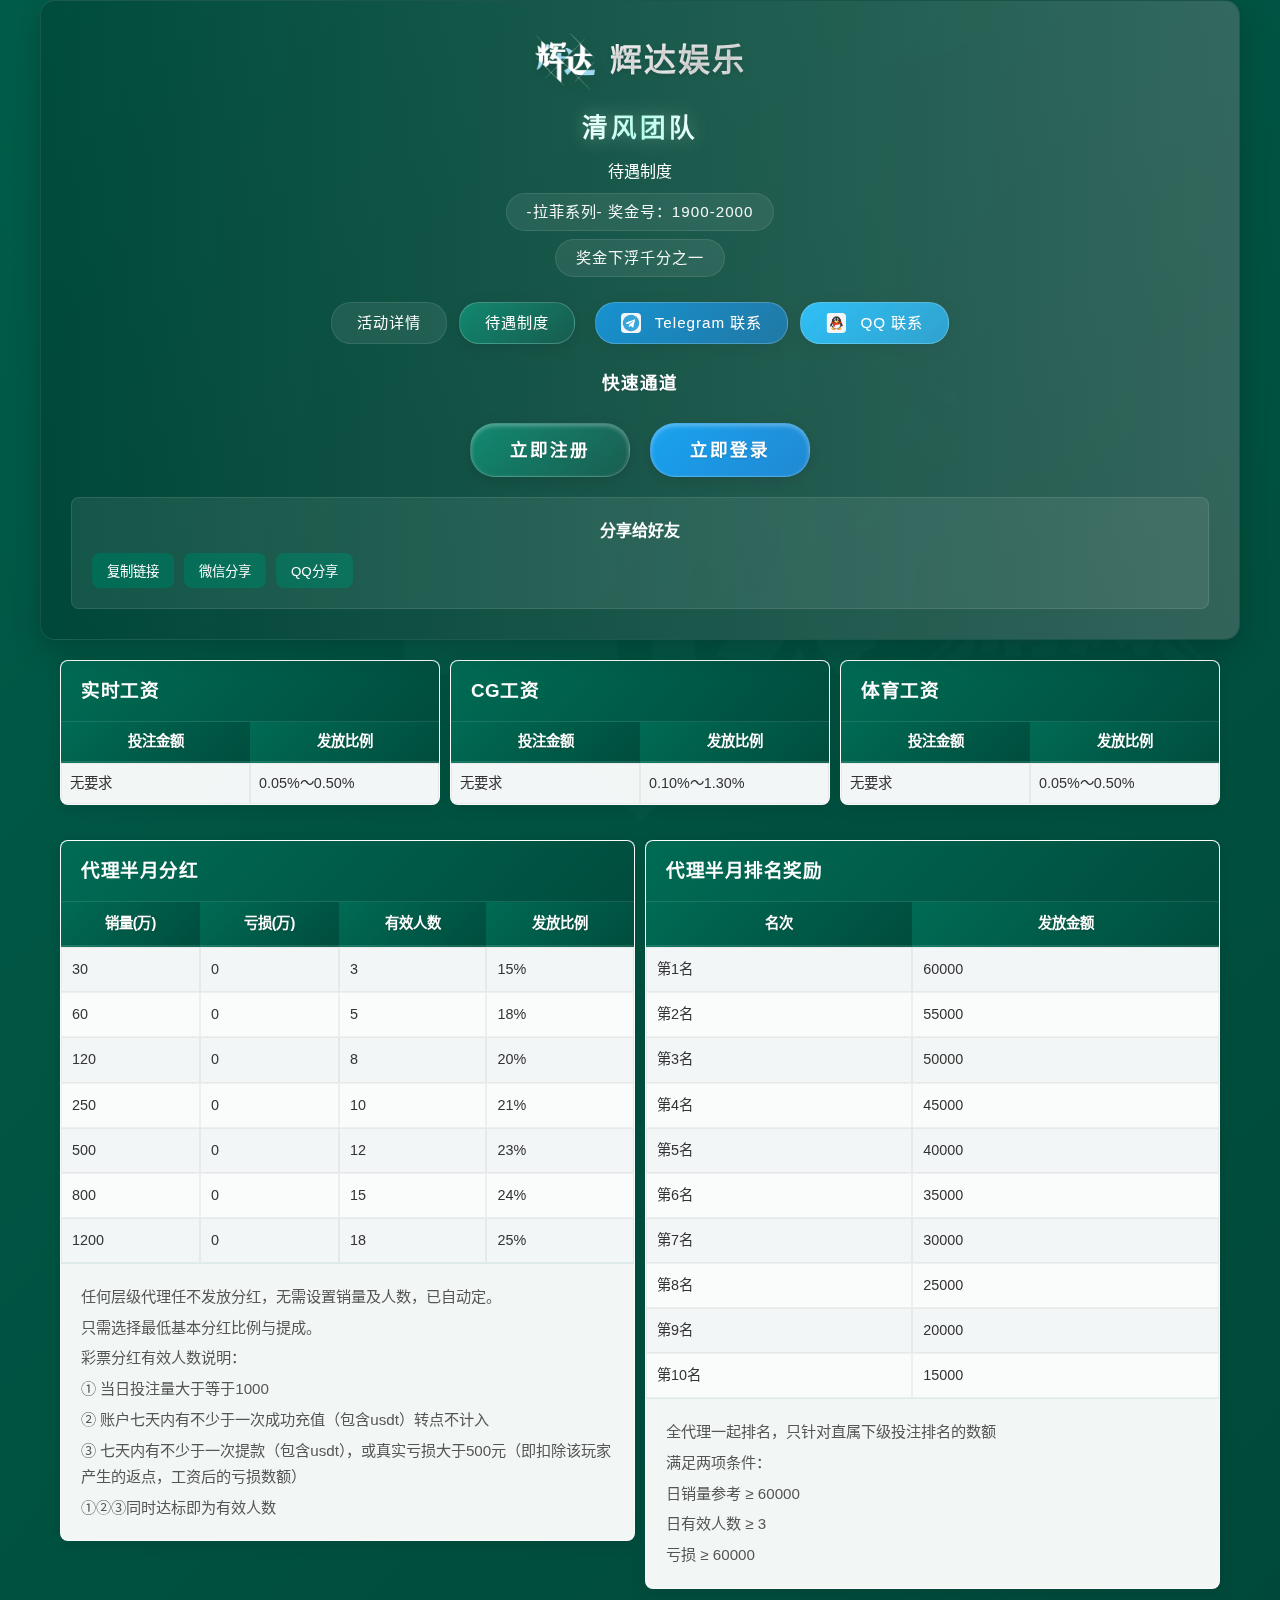
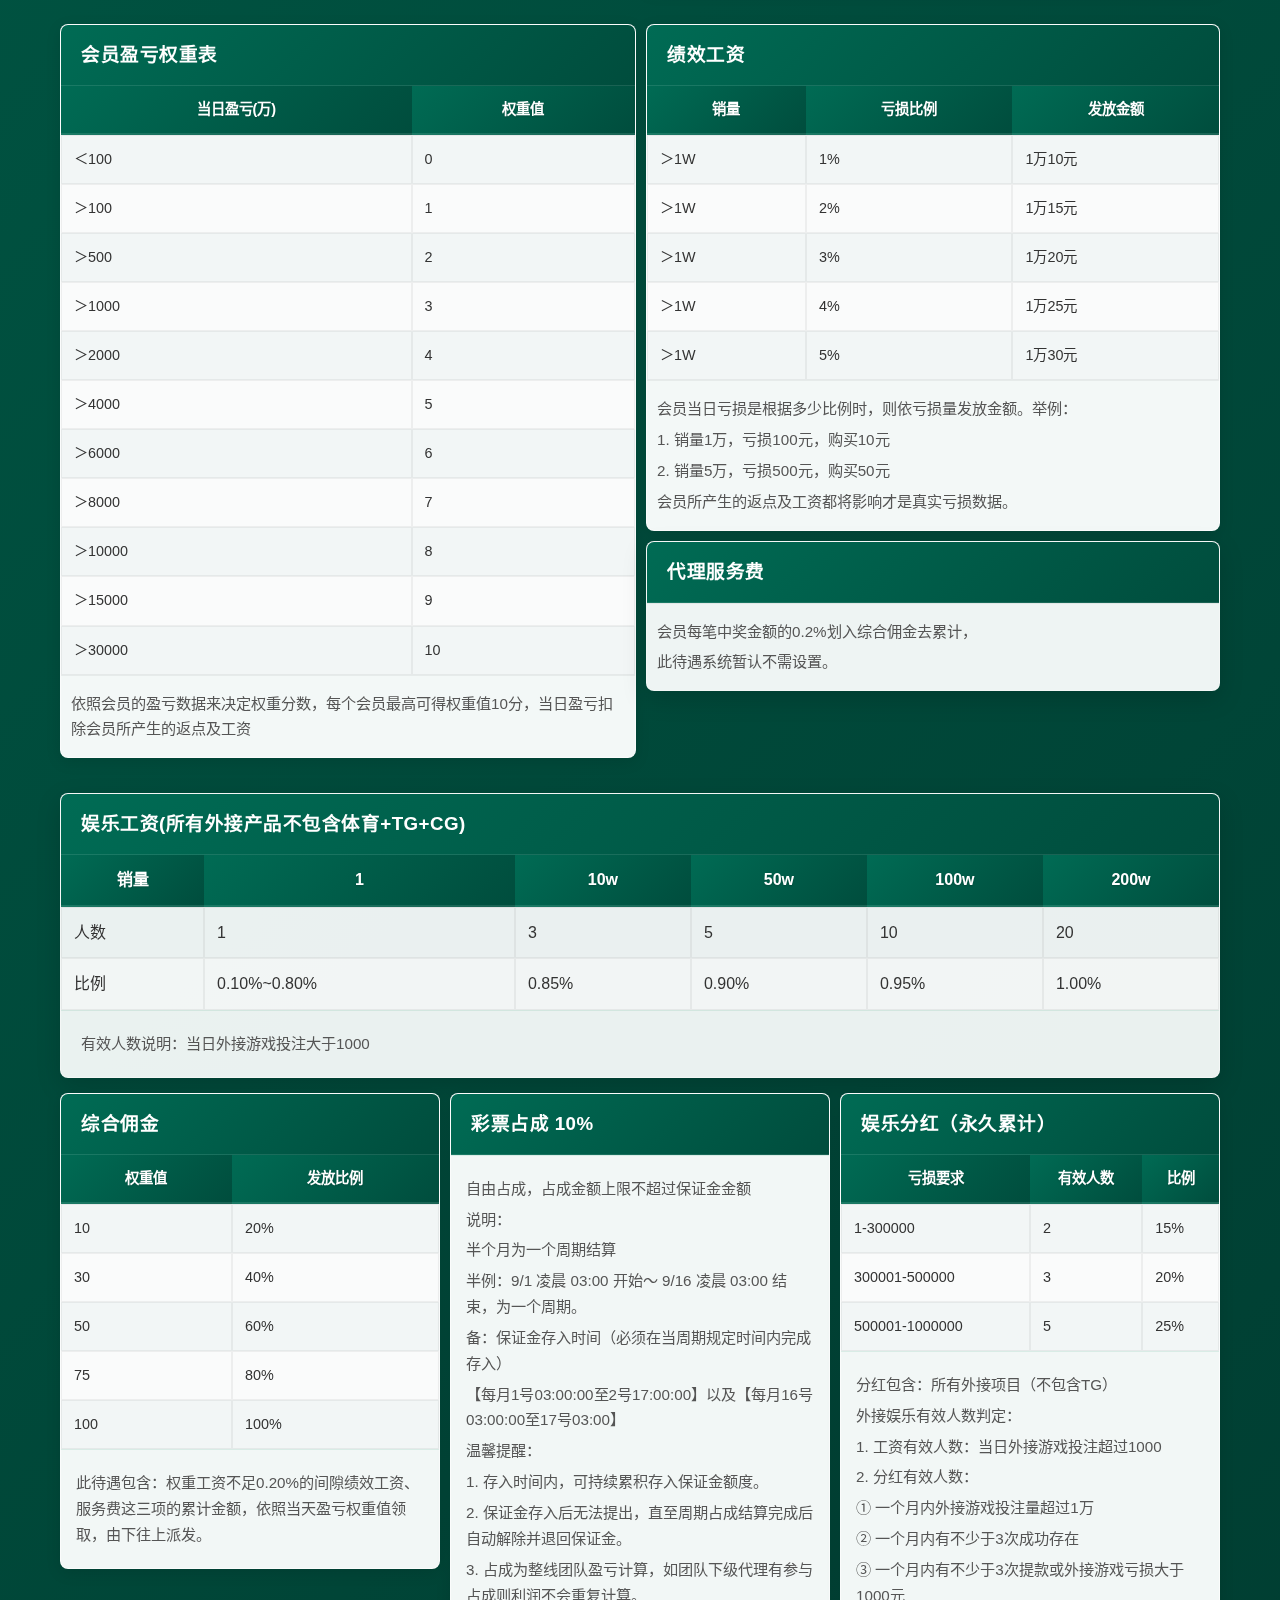
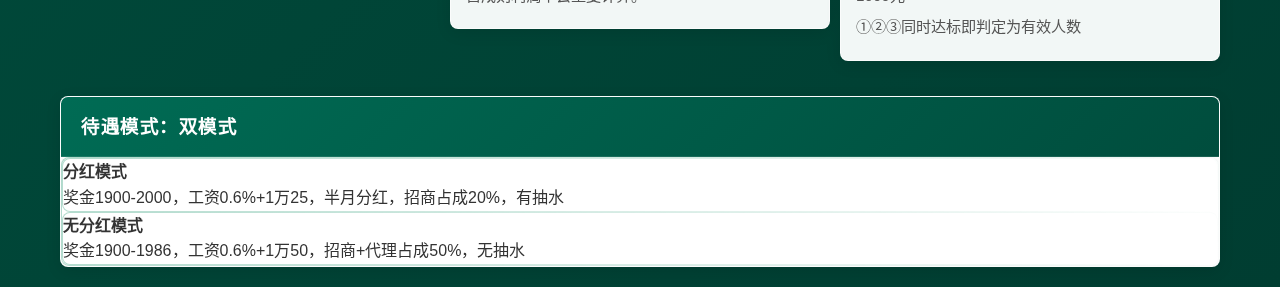
==== index.html @ e63f7b35 "nitial website files" ====
<!DOCTYPE html>
<html lang="zh-CN">
<head>
    <meta charset="UTF-8">
    <meta name="viewport" content="width=device-width, initial-scale=1.0">
    <title>清风团队X辉达 - 待遇制度</title>
    <link rel="stylesheet" href="styles.css">
</head>
<body>
    <!-- 添加多个浮水印 -->
    <div class="watermark"></div>
    <div class="watermark"></div>
    <div class="watermark"></div>
    
    <div class="container">
        <!-- 头部标题 -->
        <header class="header">
            <div class="logo-container">
                <div class="logo"></div>
                <div class="logo-text">辉达娱乐</div>
            </div>
            <!-- 标题信息 -->
            <div class="title-group">
                <div class="team-name">清风团队</div>
                <div class="title">待遇制度</div>
                <div class="subtitle">-拉菲系列- 奖金号：1900-2000</div>
                <div class="bonus-note">奖金下浮千分之一</div>
            </div>
            <!-- 导航和联系方式按钮组 -->
            <div class="nav-contact-container">
                <div class="nav-buttons">
                    <a href="activity.html" class="nav-btn">活动详情</a>
                    <a href="index.html" class="nav-btn active">待遇制度</a>
                </div>
                <div class="contact-info">
                    <a href="https://t.me/Q668899ss" target="_blank" class="contact-item telegram">
                        <div class="icon"></div>
                        <span>Telegram 联系</span>
                    </a>
                    <a href="tencent://message/?uin=2022054526&Site=&Menu=yes" class="contact-item qq">
                        <div class="icon"></div>
                        <span>QQ 联系</span>
                    </a>
                </div>
            </div>
            <!-- 添加链接区域 -->
            <div class="links-container">
                <div class="links-section">
                    <h4>快速通道</h4>
                    <div class="links-grid">
                        <a href="http://888.hdna57.com/reg/95UUEA" target="_blank" class="link-btn register">
                            立即注册
                        </a>
                        <a href="https://888.hdna57.com" target="_blank" class="link-btn login">
                            立即登录
                        </a>
                    </div>
                </div>
            </div>
            <div class="share-section">
                <h4>分享给好友</h4>
                <div class="share-buttons">
                    <button onclick="copyLink()" class="share-btn copy">
                        复制链接
                    </button>
                    <button onclick="shareToWechat()" class="share-btn wechat">
                        微信分享
                    </button>
                    <button onclick="shareToQQ()" class="share-btn qq">
                        QQ分享
                    </button>
                </div>
            </div>
        </header>

        <!-- 主要内容区域 -->
        <div class="content-grid">
            <!-- 将三个工资卡片包装在一个组中 -->
            <div class="wage-cards-group">
                <div class="card small">
                    <h3>实时工资</h3>
                    <table class="green-table">
                        <tr>
                            <th>投注金额</th>
                            <th>发放比例</th>
                        </tr>
                        <tr>
                            <td>无要求</td>
                            <td>0.05%～0.50%</td>
                        </tr>
                    </table>
                </div>
                <div class="card small">
                    <h3>CG工资</h3>
                    <table class="green-table">
                        <tr>
                            <th>投注金额</th>
                            <th>发放比例</th>
                        </tr>
                        <tr>
                            <td>无要求</td>
                            <td>0.10%～1.30%</td>
                        </tr>
                    </table>
                </div>
                <div class="card small">
                    <h3>体育工资</h3>
                    <table class="green-table">
                        <tr>
                            <th>投注金额</th>
                            <th>发放比例</th>
                        </tr>
                        <tr>
                            <td>无要求</td>
                            <td>0.05%～0.50%</td>
                        </tr>
                    </table>
                </div>
            </div>

            <!-- 将代理半月分红和排名奖励包装在一个组中 -->
            <div class="bonus-cards-group">
                <div class="card medium">
                    <h3>代理半月分红</h3>
                    <div class="table-wrapper">
                        <table class="green-table">
                            <tr>
                                <th>销量(万)</th>
                                <th>亏损(万)</th>
                                <th>有效人数</th>
                                <th>发放比例</th>
                            </tr>
                            <tr>
                                <td>30</td>
                                <td>0</td>
                                <td>3</td>
                                <td>15%</td>
                            </tr>
                            <tr>
                                <td>60</td>
                                <td>0</td>
                                <td>5</td>
                                <td>18%</td>
                            </tr>
                            <tr>
                                <td>120</td>
                                <td>0</td>
                                <td>8</td>
                                <td>20%</td>
                            </tr>
                            <tr>
                                <td>250</td>
                                <td>0</td>
                                <td>10</td>
                                <td>21%</td>
                            </tr>
                            <tr>
                                <td>500</td>
                                <td>0</td>
                                <td>12</td>
                                <td>23%</td>
                            </tr>
                            <tr>
                                <td>800</td>
                                <td>0</td>
                                <td>15</td>
                                <td>24%</td>
                            </tr>
                            <tr>
                                <td>1200</td>
                                <td>0</td>
                                <td>18</td>
                                <td>25%</td>
                            </tr>
                        </table>
                    </div>
                    <div class="note">
                        <p>任何层级代理任不发放分红，无需设置销量及人数，已自动定。</p>
                        <p>只需选择最低基本分红比例与提成。</p>
                        <p class="section-title">彩票分红有效人数说明：</p>
                        <p>① 当日投注量大于等于1000</p>
                        <p>② 账户七天内有不少于一次成功充值（包含usdt）转点不计入</p>
                        <p>③ 七天内有不少于一次提款（包含usdt），或真实亏损大于500元（即扣除该玩家产生的返点，工资后的亏损数额）</p>
                        <p>①②③同时达标即为有效人数</p>
                    </div>
                </div>
                <div class="card medium">
                    <h3>代理半月排名奖励</h3>
                    <table class="green-table">
                        <tr>
                            <th>名次</th>
                            <th>发放金额</th>
                        </tr>
                        <tr>
                            <td>第1名</td>
                            <td>60000</td>
                        </tr>
                        <tr>
                            <td>第2名</td>
                            <td>55000</td>
                        </tr>
                        <tr>
                            <td>第3名</td>
                            <td>50000</td>
                        </tr>
                        <tr>
                            <td>第4名</td>
                            <td>45000</td>
                        </tr>
                        <tr>
                            <td>第5名</td>
                            <td>40000</td>
                        </tr>
                        <tr>
                            <td>第6名</td>
                            <td>35000</td>
                        </tr>
                        <tr>
                            <td>第7名</td>
                            <td>30000</td>
                        </tr>
                        <tr>
                            <td>第8名</td>
                            <td>25000</td>
                        </tr>
                        <tr>
                            <td>第9名</td>
                            <td>20000</td>
                        </tr>
                        <tr>
                            <td>第10名</td>
                            <td>15000</td>
                        </tr>
                    </table>
                    <div class="note">
                        <p>全代理一起排名，只针对直属下级投注排名的数额</p>
                        <p>满足两项条件：</p>
                        <p>日销量参考 ≥ 60000</p>
                        <p>日有效人数 ≥ 3</p>
                        <p>亏损 ≥ 60000</p>
                    </div>
                </div>
            </div>

            <!-- 会员等级权重表和绩效工资表 -->
            <div class="level-cards-group">
                <!-- 左侧：会员盈亏权重表 -->
                <div class="card medium">
                    <h3>会员盈亏权重表</h3>
                    <div class="table-wrapper">
                        <table class="green-table">
                            <tr>
                                <th>当日盈亏(万)</th>
                                <th>权重值</th>
                            </tr>
                            <tr>
                                <td>＜100</td>
                                <td>0</td>
                            </tr>
                            <tr>
                                <td>＞100</td>
                                <td>1</td>
                            </tr>
                            <tr>
                                <td>＞500</td>
                                <td>2</td>
                            </tr>
                            <tr>
                                <td>＞1000</td>
                                <td>3</td>
                            </tr>
                            <tr>
                                <td>＞2000</td>
                                <td>4</td>
                            </tr>
                            <tr>
                                <td>＞4000</td>
                                <td>5</td>
                            </tr>
                            <tr>
                                <td>＞6000</td>
                                <td>6</td>
                            </tr>
                            <tr>
                                <td>＞8000</td>
                                <td>7</td>
                            </tr>
                            <tr>
                                <td>＞10000</td>
                                <td>8</td>
                            </tr>
                            <tr>
                                <td>＞15000</td>
                                <td>9</td>
                            </tr>
                            <tr>
                                <td>＞30000</td>
                                <td>10</td>
                            </tr>
                        </table>
                    </div>
                    <div class="note">
                        <p>依照会员的盈亏数据来决定权重分数，每个会员最高可得权重值10分，当日盈亏扣除会员所产生的返点及工资</p>
                    </div>
                </div>
                
                <!-- 右侧：绩效工资和代理服务费 -->
                <div class="card-stack">
                    <div class="card medium">
                        <h3>绩效工资</h3>
                        <div class="table-wrapper">
                            <table class="green-table">
                                <tr>
                                    <th>销量</th>
                                    <th>亏损比例</th>
                                    <th>发放金额</th>
                                </tr>
                                <tr>
                                    <td>＞1W</td>
                                    <td>1%</td>
                                    <td>1万10元</td>
                                </tr>
                                <tr>
                                    <td>＞1W</td>
                                    <td>2%</td>
                                    <td>1万15元</td>
                                </tr>
                                <tr>
                                    <td>＞1W</td>
                                    <td>3%</td>
                                    <td>1万20元</td>
                                </tr>
                                <tr>
                                    <td>＞1W</td>
                                    <td>4%</td>
                                    <td>1万25元</td>
                                </tr>
                                <tr>
                                    <td>＞1W</td>
                                    <td>5%</td>
                                    <td>1万30元</td>
                                </tr>
                            </table>
                        </div>
                        <div class="note">
                            <p>会员当日亏损是根据多少比例时，则依亏损量发放金额。举例：</p>
                            <p>1. 销量1万，亏损100元，购买10元</p>
                            <p>2. 销量5万，亏损500元，购买50元</p>
                            <p>会员所产生的返点及工资都将影响才是真实亏损数据。</p>
                        </div>
                    </div>
                    <div class="card small service-fee">
                        <h3>代理服务费</h3>
                        <div class="note">
                            <p>会员每笔中奖金额的0.2%划入综合佣金去累计，</p>
                            <p>此待遇系统暂认不需设置。</p>
                        </div>
                    </div>
                </div>
            </div>

            <!-- 娱乐工资 -->
            <div class="card full-width">
                <h3>娱乐工资(所有外接产品不包含体育+TG+CG)</h3>
                <table class="green-table">
                    <tr>
                        <th>销量</th>
                        <th>1</th>
                        <th>10w</th>
                        <th>50w</th>
                        <th>100w</th>
                        <th>200w</th>
                    </tr>
                    <tr>
                        <td>人数</td>
                        <td>1</td>
                        <td>3</td>
                        <td>5</td>
                        <td>10</td>
                        <td>20</td>
                    </tr>
                    <tr>
                        <td>比例</td>
                        <td>0.10%~0.80%</td>
                        <td>0.85%</td>
                        <td>0.90%</td>
                        <td>0.95%</td>
                        <td>1.00%</td>
                    </tr>
                </table>
                <div class="note">
                    <p>有效人数说明：当日外接游戏投注大于1000</p>
                </div>
            </div>

            <!-- 综合佣金、彩票占成和娱乐分红 -->
            <div class="dividend-cards-group">
                <div class="card medium">
                    <h3>综合佣金</h3>
                    <table class="green-table">
                        <tr>
                            <th>权重值</th>
                            <th>发放比例</th>
                        </tr>
                        <tr>
                            <td>10</td>
                            <td>20%</td>
                        </tr>
                        <tr>
                            <td>30</td>
                            <td>40%</td>
                        </tr>
                        <tr>
                            <td>50</td>
                            <td>60%</td>
                        </tr>
                        <tr>
                            <td>75</td>
                            <td>80%</td>
                        </tr>
                        <tr>
                            <td>100</td>
                            <td>100%</td>
                        </tr>
                    </table>
                    <div class="note">
                        <p>此待遇包含：权重工资不足0.20%的间隙绩效工资、服务费这三项的累计金额，依照当天盈亏权重值领取，由下往上派发。</p>
                    </div>
                </div>
                
                <div class="card medium">
                    <h3>彩票占成 10%</h3>
                    <div class="note">
                        <p>自由占成，占成金额上限不超过保证金金额</p>
                        <p class="section-title">说明：</p>
                        <p>半个月为一个周期结算</p>
                        <p>半例：9/1 凌晨 03:00 开始～ 9/16 凌晨 03:00 结束，为一个周期。</p>
                        <p>备：保证金存入时间（必须在当周期规定时间内完成存入）</p>
                        <p>【每月1号03:00:00至2号17:00:00】以及【每月16号03:00:00至17号03:00】</p>
                        <p>温馨提醒：</p>
                        <p>1. 存入时间内，可持续累积存入保证金额度。</p>
                        <p>2. 保证金存入后无法提出，直至周期占成结算完成后自动解除并退回保证金。</p>
                        <p>3. 占成为整线团队盈亏计算，如团队下级代理有参与占成则利润不会重复计算。</p>
                    </div>
                </div>
                
                <div class="card medium">
                    <h3>娱乐分红（永久累计）</h3>
                    <table class="green-table">
                        <tr>
                            <th>亏损要求</th>
                            <th>有效人数</th>
                            <th>比例</th>
                        </tr>
                        <tr>
                            <td>1-300000</td>
                            <td>2</td>
                            <td>15%</td>
                        </tr>
                        <tr>
                            <td>300001-500000</td>
                            <td>3</td>
                            <td>20%</td>
                        </tr>
                        <tr>
                            <td>500001-1000000</td>
                            <td>5</td>
                            <td>25%</td>
                        </tr>
                    </table>
                    <div class="note">
                        <p>分红包含：所有外接项目（不包含TG）</p>
                        <p class="section-title">外接娱乐有效人数判定：</p>
                        <p>1. 工资有效人数：当日外接游戏投注超过1000</p>
                        <p>2. 分红有效人数：</p>
                        <p>① 一个月内外接游戏投注量超过1万</p>
                        <p>② 一个月内有不少于3次成功存在</p>
                        <p>③ 一个月内有不少于3次提款或外接游戏亏损大于1000元</p>
                        <p>①②③同时达标即判定为有效人数</p>
                    </div>
                </div>
            </div>

            <!-- 分红制度卡片 -->
            <div class="bonus-cards-group">
                <div class="card medium">
                    <h3>待遇模式：双模式</h3>
                    <div class="activity-content">
                        <div class="bonus-types">
                            <div class="bonus-type">
                                <h4>分红模式</h4>
                                <div class="bonus-detail">
                                    <p>奖金1900-2000，工资0.6%+1万25，半月分红，招商占成20%，有抽水</p>
                                </div>
                            </div>
                            <div class="bonus-type">
                                <h4>无分红模式</h4>
                                <div class="bonus-detail">
                                    <p>奖金1900-1986，工资0.6%+1万50，招商+代理占成50%，无抽水</p>
                                </div>
                            </div>
                        </div>
                    </div>
                </div>
            </div>
        </div>
    </div>
    <script src="share.js"></script>
</body>
</html>
---- styles.css ----
:root {
    --primary-color: #006B54;
    --primary-dark: #004d3d;
    --primary-light: #008066;
    --accent-color: #FFB800;
    --gradient-start: #005c48;
    --gradient-end: #003d31;
    --text-light: #FFFFFF;
    --text-dark: #333333;
    --border-radius: 8px;
    --glass-bg: rgba(255,255,255,0.08);
    --glass-border: rgba(255,255,255,0.1);
    --header-height: 60px;
}

* {
    margin: 0;
    padding: 0;
    box-sizing: border-box;
    -webkit-font-smoothing: antialiased;
    -moz-osx-font-smoothing: grayscale;
}

body {
    font-family: "PingFang SC", "Microsoft YaHei", -apple-system, sans-serif;
    background: linear-gradient(135deg, var(--gradient-start) 0%, var(--gradient-end) 100%);
    color: var(--text-dark);
    line-height: 1.6;
    min-height: 100vh;
}

body::before {
    content: '';
    position: fixed;
    top: 0;
    left: 0;
    width: 100%;
    height: 100%;
    background: url('path/to/subtle-pattern.png') repeat;
    opacity: 0.03;
    pointer-events: none;
}

.container {
    max-width: 1400px;
    margin: 0 auto;
}

/* 头部样式优化 */
.header {
    text-align: center;
    color: white;
    margin: 0 auto 20px;
    padding: 30px;
    background: linear-gradient(135deg, 
        rgba(0,77,61,0.95) 0%, 
        rgba(0,61,49,0.95) 100%
    );
    border-radius: 15px;
    backdrop-filter: blur(10px);
    border: 1px solid rgba(255,255,255,0.1);
    width: calc(100% - 40px);
    max-width: 1200px;
    position: relative;
    overflow: hidden;
    box-shadow: 0 10px 30px rgba(0,0,0,0.2);
}

/* Logo容器样式 */
.logo-container {
    display: flex;
    align-items: center;
    justify-content: center;
    gap: 15px;
    margin-bottom: 15px;
}

/* Logo图片样式 */
.logo {
    width: 80px;
    height: 80px;
    background-image: url('images/辉达logo.png');
    background-size: contain;
    background-repeat: no-repeat;
    background-position: center;
    filter: drop-shadow(0 4px 6px rgba(0,0,0,0.2));
}

/* Logo文字样式 */
.logo-text {
    font-size: 2em;
    font-weight: 600;
    background: linear-gradient(to right, #ffffff, #e0e0e0);
    -webkit-background-clip: text;
    background-clip: text;
    -webkit-text-fill-color: transparent;
    text-shadow: 0 2px 4px rgba(0,0,0,0.2);
    letter-spacing: 2px;
}

/* 标题组样式优化 */
.title-group {
    display: flex;
    flex-direction: column;
    align-items: center;
    gap: 10px;
    margin: 15px 0 25px;
}

.logo-text {
    font-size: 2em;
    font-weight: 600;
    color: #fff;
    letter-spacing: 2px;
    text-shadow: 0 2px 4px rgba(0,0,0,0.2);
}

/* 导航按钮组样式 */
.nav-group {
    display: none;
}

.nav-btn {
    padding: 8px 25px;
    border-radius: 20px;
    background: rgba(255,255,255,0.08);
    border: 1px solid rgba(255,255,255,0.1);
    color: #fff;
    text-decoration: none;
    font-size: 0.95em;
    letter-spacing: 1px;
    transition: all 0.3s ease;
    backdrop-filter: blur(10px);
    display: flex;
    align-items: center;
    gap: 8px;
}

.nav-btn.active {
    background: linear-gradient(135deg, var(--primary-light), var(--primary-dark));
    border: 1px solid rgba(255,255,255,0.2);
    box-shadow: 0 4px 15px rgba(0,0,0,0.15);
}

.nav-btn:hover {
    background: rgba(255,255,255,0.15);
    transform: translateY(-1px);
}

/* 响应式调整 */
@media (max-width: 768px) {
    .nav-group {
        flex-direction: column;
        width: 100%;
        padding: 0 10px;
    }
    
    .nav-btn {
        width: 100%;
        justify-content: center;
        padding: 10px 20px;
    }
}

/* 标题信息样式 */
.subtitle, .bonus-note {
    font-size: 0.95em;
    color: rgba(255,255,255,0.95);
    padding: 6px 20px;
    background: rgba(255,255,255,0.08);
    border-radius: 20px;
    backdrop-filter: blur(10px);
    border: 1px solid rgba(255,255,255,0.1);
    letter-spacing: 1px;
    display: inline-block;
}

/* 添加光效果 */
.header::after {
    content: '';
    position: absolute;
    top: 0;
    left: 0;
    width: 200%;
    height: 100%;
    background: linear-gradient(90deg, 
        transparent,
        rgba(255,255,255,0.2),
        transparent
    );
    animation: shine 3s infinite linear;
}

@keyframes shine {
    0% { transform: translateX(-100%); }
    100% { transform: translateX(100%); }
}

/* 响应式调整 */
@media (max-width: 768px) {
    .header {
        padding: 20px;
        margin: 10px;
    }
    
    .logo {
        width: 60px;
        height: 60px;
    }
    
    .logo-text {
        font-size: 2em;
    }
    
    .team-name {
        font-size: 1.6em;
    }
    
    .title {
        font-size: 1.8em;
    }
    
    .subtitle {
        font-size: 1.1em;
    }
}

/* 内容区域整体布局 */
.content-grid {
    display: flex;
    flex-direction: column;
    max-width: 1200px;
    margin: 0 auto;
    padding: 0 20px;
    gap: 15px;
}

/* 所有卡片的基础样式 */
.card {
    background: rgba(255,255,255,0.95);
    border-radius: var(--border-radius);
    box-shadow: 0 8px 25px rgba(0,0,0,0.15);
    border: 1px solid rgba(255,255,255,0.2);
    overflow: hidden;
    transition: all 0.3s ease;
    animation: fadeIn 0.6s ease-out forwards;
}

.card:hover {
    box-shadow: var(--hover-shadow);
    transform: translateY(-2px);
}

/* 卡片标题统一样式 */
.card h3 {
    background: linear-gradient(135deg, var(--primary-color), var(--primary-dark));
    padding: 15px 20px;
    color: var(--text-light);
    font-weight: 600;
    letter-spacing: 0.5px;
    text-shadow: var(--text-shadow);
    border-bottom: 1px solid rgba(255,255,255,0.1);
}

/* 表格统一样式 */
.green-table {
    border-collapse: separate;
    border-spacing: 0;
    width: 100%;
}

.green-table th {
    background: linear-gradient(135deg, var(--primary-color), var(--primary-dark));
    color: white;
    padding: 12px;
    font-weight: 600;
    text-shadow: 0 1px 2px rgba(0,0,0,0.2);
    border-bottom: 2px solid rgba(255,255,255,0.1);
}

.green-table td {
    padding: 12px;
    border: 1px solid rgba(0,0,0,0.05);
    transition: all 0.2s ease;
}

.green-table tr:hover td {
    background: rgba(0,135,90,0.03);
}

.green-table tr:nth-child(even) {
    background: rgba(0,107,84,0.03);
}

/* 注释区域统一样式 */
.note {
    background: rgba(0,135,90,0.03);
    border-top: 1px solid rgba(0,135,90,0.1);
    padding: 15px 20px;
    font-size: 0.95em;
    line-height: 1.7;
    color: #555;
}

.note p {
    margin: 5px 0;
}

/* 卡片组统一样式 */
.wage-cards-group,
.bonus-cards-group,
.level-cards-group,
.dividend-cards-group {
    display: flex;
    gap: 15px;
    width: 100%;
}

/* 响应式调整 */
@media (max-width: 1200px) {
    .content-grid {
        padding: 0 15px;
    }
    
    .wage-cards-group,
    .bonus-cards-group,
    .level-cards-group,
    .dividend-cards-group {
        flex-direction: column;
    }
}

/* 响应式调整 */
@media (max-width: 768px) {
    .content-grid {
        padding: 0 10px;
    }
    
    .wage-cards-group,
    .bonus-cards-group,
    .level-cards-group,
    .dividend-cards-group {
        flex-direction: column;
        gap: 15px;
    }
    
    .card {
        width: 100% !important;
    }
}

/* 滚动条美化 */
::-webkit-scrollbar {
    width: 12px;
}

::-webkit-scrollbar-track {
    background: rgba(255,255,255,0.1);
    border-radius: 6px;
}

::-webkit-scrollbar-thumb {
    background: linear-gradient(135deg, var(--primary-color), var(--primary-dark));
    border-radius: 6px;
    border: 3px solid rgba(255,255,255,0.1);
}

/* 动画效果优化 */
@keyframes fadeIn {
    from { opacity: 0; transform: translateY(20px); }
    to { opacity: 1; transform: translateY(0); }
}

.card {
    animation: fadeIn 0.6s ease-out forwards;
}

/* 添加卡片内容渐变边框效果 */
.bonus-type, .activity-content, .contact-info-box {
    position: relative;
    border-radius: var(--border-radius);
    background: linear-gradient(white, white) padding-box,
                linear-gradient(135deg, rgba(0,135,90,0.3), transparent) border-box;
    border: 1px solid transparent;
}

/* 紧凑型表格样式 */
.green-table.compact {
    max-width: 300px;
    margin: 0 auto;
}

/* 紧凑型卡片样式 */
.card.medium.compact {
    grid-column: span 4;
    height: fit-content;
    display: flex;
    flex-direction: column;
}

.card.medium.compact .table-wrapper {
    padding: 0;
    margin: 0;
}

.card.medium.compact .green-table {
    margin: 0;
    width: 100%;
}

.card.medium.compact .green-table td,
.card.medium.compact .green-table th {
    padding: 8px;
}

.card.medium.compact .note {
    padding: 10px;
    margin: 0;
    background: rgba(230,243,240,0.3);
}

.card.medium.compact .note p {
    margin-bottom: 5px;
    line-height: 1.4;
}

.card.medium.compact .note p:last-child {
    margin-bottom: 0;
}

.card.medium.compact > *:not(h3) {
    padding: 10px;
}

.card.medium.compact > *:last-child {
    padding-bottom: 10px;
}

/* 添加工资卡片组样式 */
.wage-cards-group {
    display: flex;
    gap: 10px;
    grid-column: span 12;
    width: 100%;
    margin-bottom: 20px;
}

/* 工资卡片样式优化 */
.wage-cards-group .card.small {
    flex: 1;
    margin: 0;
    padding: 0;
    min-width: 0; /* 允许卡片缩小 */
    width: calc((100% - 20px) / 3); /* 平均分配宽度，减去间隙 */
    background: rgba(255,255,255,0.98);
    border-radius: 8px;
    box-shadow: 0 4px 15px rgba(0,0,0,0.1);
}

/* 工资表格样式优化 */
.wage-cards-group .green-table {
    margin: 0;
    width: 100%;
    border-spacing: 0;
    table-layout: fixed; /* 确保列宽一致 */
}

.wage-cards-group .green-table th,
.wage-cards-group .green-table td {
    padding: 8px;
    font-size: 0.9em;
    width: 50%; /* 两列平均分配宽度 */
}

/* 响应式调整 */
@media (max-width: 768px) {
    .wage-cards-group {
        flex-direction: column;
    }
    
    .wage-cards-group .card.small {
        width: 100%;
    }
}

/* 添加分红和权重表卡片组样式 */
.bonus-cards-group {
    display: flex;
    flex-wrap: wrap;
    gap: 10px;
    grid-column: span 12;
    width: 100%;
    margin-bottom: 20px;
}

/* 调整分红和排名奖励卡片样式 */
.bonus-cards-group .card.medium {
    flex: 1;
    min-width: 0;
    margin: 0;
    height: 100%;
    background: rgba(255,255,255,0.98);
    border-radius: 8px;
    box-shadow: 0 4px 15px rgba(0,0,0,0.1);
}

/* 调整表格样式 */
.bonus-cards-group .green-table {
    font-size: 0.9em;
    width: 100%;
}

.bonus-cards-group .green-table td,
.bonus-cards-group .green-table th {
    padding: 10px;
}

/* 调整表格容器样式 */
.bonus-cards-group .table-wrapper {
    width: 100%;
}

/* 响应式调整 */
@media (max-width: 1200px) {
    .bonus-cards-group {
        flex-direction: column;
    }
    
    .bonus-cards-group .card.medium {
        width: 100%;
    }
}

/* 添加浮水印效果 */
body::after {
    content: '';
    position: fixed;
    top: 50%;
    left: 50%;
    transform: translate(-50%, -50%);
    width: 800px;
    height: 800px;
    background-image: url('images/清风团队LOGO.png');
    background-size: contain;
    background-repeat: no-repeat;
    background-position: center;
    opacity: 0.02;
    pointer-events: none;
    z-index: -1;
    filter: brightness(120%) grayscale(100%);
    animation: rotateSlow 180s linear infinite;
}

/* 添加多个小浮水印 */
.watermark {
    position: fixed;
    width: 400px;
    height: 400px;
    background-image: url('images/清风团队LOGO.png');
    background-size: contain;
    background-repeat: no-repeat;
    background-position: center;
    opacity: 0.015;
    pointer-events: none;
    z-index: -1;
    filter: brightness(120%) grayscale(100%);
}

.watermark:nth-child(1) {
    top: 15%;
    left: 5%;
    width: 250px;
    height: 250px;
    animation: rotateSlow 150s linear infinite;
}

.watermark:nth-child(2) {
    bottom: 10%;
    right: 5%;
    width: 300px;
    height: 300px;
    animation: rotateSlow 130s linear infinite reverse;
}

.watermark:nth-child(3) {
    top: 35%;
    right: 15%;
    width: 200px;
    height: 200px;
    animation: rotateSlow 160s linear infinite;
}

/* 添加旋转动画 */
@keyframes rotateSlow {
    from {
        transform: rotate(0deg);
    }
    to {
        transform: rotate(360deg);
    }
}

/* 添加Logo容器样式 */
.logo-container {
    display: flex;
    align-items: center;
    gap: 15px;
    margin-bottom: 5px;
}

/* Logo图片样式 */
.logo {
    width: 60px;
    height: 60px;
    background-image: url('images/辉达logo.png');
    background-size: contain;
    background-repeat: no-repeat;
    background-position: center;
    margin: 0;
    filter: drop-shadow(0 4px 6px rgba(0,0,0,0.2));
}

/* Logo文字样式 */
.logo-text {
    font-size: 2em;
    font-weight: 600;
    background: linear-gradient(to right, #ffffff, #e0e0e0);
    -webkit-background-clip: text;
    background-clip: text;
    -webkit-text-fill-color: transparent;
    text-shadow: 0 2px 4px rgba(0,0,0,0.2);
    letter-spacing: 2px;
}

/* 标题组样式优化 */
.title-group {
    display: flex;
    flex-direction: column;
    align-items: center;
    gap: 8px;
    position: relative;
}

.team-name {
    font-size: 1.6em;
    font-weight: 600;
    background: linear-gradient(to right, #ffffff, #a3ffeb, #ffffff);
    -webkit-background-clip: text;
    background-clip: text;
    -webkit-text-fill-color: transparent;
    margin: 2px 0;
    letter-spacing: 3px;
    text-shadow: 0 0 20px rgba(255,255,255,0.3);
    position: relative;
    padding: 0 10px;
}

/* 响应式调整 */
@media (max-width: 768px) {
    .logo-container {
        gap: 10px;
    }
    
    .logo {
        width: 45px;
        height: 45px;
    }
    
    .logo-text {
        font-size: 1.6em;
    }
    
    .team-name {
        font-size: 1.4em;
    }
}

/* 添加权重等级卡片组样式 */
.level-cards-group {
    display: flex;
    gap: 10px;
    grid-column: span 12;
    width: 100%;
    margin-bottom: 20px;
}

/* 调整权重等级卡片样式 */
.level-cards-group .card.medium {
    display: flex;
    flex-direction: column;
    flex: 1;
    min-width: 0;
    margin: 0;
    height: fit-content;
    background: rgba(255,255,255,0.98);
    border-radius: 8px;
    box-shadow: 0 4px 15px rgba(0,0,0,0.1);
}

/* 调整表格容器样式 */
.level-cards-group .table-wrapper {
    flex: 1;
    display: flex;
    flex-direction: column;
}

/* 调整表格样式 */
.level-cards-group .green-table {
    font-size: 0.9em;
    width: 100%;
    margin: 0;
    border-spacing: 0;
}

/* 调整注释样式 */
.level-cards-group .note {
    margin: 0;
    padding: 10px;
    background: rgba(230,243,240,0.3);
    border-top: 1px solid rgba(0,0,0,0.05);
}

.level-cards-group .note:last-child {
    margin-bottom: 0;
    border-bottom: none;
}

/* 响应式调整 */
@media (max-width: 1200px) {
    .level-cards-group {
        flex-direction: column;
    }
    
    .level-cards-group .card.medium {
        width: 100%;
    }
}

/* 添加卡片堆叠容器样式 */
.card-stack {
    flex: 1;
    display: flex;
    flex-direction: column;
    gap: 10px;
    width: 100%;
}

/* 调整绩效工资卡片样式 */
.card-stack .card.medium {
    margin: 0;
    flex: none;
    width: 100%;
}

/* 调整代理服务费卡片样式 */
.card-stack .card.small.service-fee {
    margin: 0;
    flex: none;
    width: 100%;
    max-width: none;
}

/* 响应式调整 */
@media (max-width: 1200px) {
    .level-cards-group {
        flex-direction: column;
    }
    
    .card-stack {
        gap: 15px;
    }
}

/* 添加分红卡片组样式 */
.dividend-cards-group {
    display: flex;
    gap: 10px;
    grid-column: span 12;
    width: 100%;
    margin-bottom: 20px;
}

/* 调整分红卡片样式 */
.dividend-cards-group .card {
    flex: 1;
    min-width: 0;
    margin: 0;
    height: 100%;
    background: rgba(255,255,255,0.98);
    border-radius: 8px;
    box-shadow: 0 4px 15px rgba(0,0,0,0.1);
}

/* 调整表格样式 */
.dividend-cards-group .green-table {
    font-size: 0.9em;
    width: 100%;
    margin: 0;
}

.dividend-cards-group .note {
    margin: 0;
    padding: 15px;
}

/* 响应式调整 */
@media (max-width: 1200px) {
    .dividend-cards-group {
        flex-direction: column;
        gap: 15px;
    }
    
    .dividend-cards-group .card {
        width: 100%;
    }
}

/* 导航和联系方式按钮组容器 */
.nav-contact-container {
    display: flex;
    justify-content: center;
    align-items: center;
    gap: 20px;
    margin: 25px 0;
    flex-wrap: wrap;
}

/* 导航按钮组样式 */
.nav-buttons {
    display: flex;
    gap: 12px;
}

/* 联系方式按钮组样式 */
.contact-info {
    display: flex;
    gap: 12px;
    justify-content: center;
}

/* 导航按钮基础样式 */
.nav-btn, .contact-item {
    padding: 8px 25px;
    border-radius: 20px;
    font-size: 0.95em;
    color: #fff;
    text-decoration: none;
    letter-spacing: 1px;
    transition: all 0.3s ease;
    background: var(--glass-bg);
    border: 1px solid var(--glass-border);
    backdrop-filter: blur(10px);
    display: flex;
    align-items: center;
    gap: 8px;
}

/* 导航按钮激活状态 */
.nav-btn.active {
    background: linear-gradient(135deg, var(--primary-light), var(--primary-dark));
    border: 1px solid rgba(255,255,255,0.2);
    box-shadow: 0 4px 15px rgba(0,0,0,0.15);
}

/* 联系方式按钮样式 */
.contact-item {
    padding: 8px 25px;
    border-radius: 20px;
    color: #fff;
    text-decoration: none;
    font-size: 0.95em;
    letter-spacing: 1px;
    transition: all 0.3s ease;
    display: flex;
    align-items: center;
    gap: 8px;
    min-width: 140px;
    justify-content: center;
    backdrop-filter: blur(5px);
    box-shadow: 0 4px 15px rgba(0,0,0,0.15);
}

.contact-item.telegram {
    background: linear-gradient(135deg, #0088cc, #006699);
    border: 1px solid rgba(255,255,255,0.2);
}

.contact-item.qq {
    background: linear-gradient(135deg, #12B7F5, #0C92C6);
    border: 1px solid rgba(255,255,255,0.2);
}

.contact-item .icon {
    width: 20px;
    height: 20px;
    display: flex;
    align-items: center;
    justify-content: center;
    background-size: contain;
    background-repeat: no-repeat;
    background-position: center;
    margin-right: 6px;
    border-radius: 4px;
    background-color: rgba(255,255,255,0.15);
    padding: 3px;
}

/* 联系方式按钮悬停和点击效果 */
.contact-item:hover {
    transform: translateY(-2px);
    box-shadow: 0 6px 20px rgba(0,0,0,0.2);
    filter: brightness(1.1);
}

.contact-item:active {
    transform: translateY(1px);
    box-shadow: 0 2px 8px rgba(0,0,0,0.1);
    filter: brightness(0.95);
}

/* 响应式调整 */
@media (max-width: 768px) {
    .contact-info {
        flex-direction: column;
        width: 100%;
    }
    
    .contact-item {
        width: 100%;
        padding: 10px 20px;
    }
    
    .contact-item .icon {
        width: 18px;
        height: 18px;
    }
}

/* 快速通道按钮样式 */
.link-btn {
    padding: 10px 30px;
    border-radius: 25px;
    font-size: 1em;
    font-weight: 500;
    letter-spacing: 1px;
    transition: all 0.3s ease;
    min-width: 140px;
}

.link-btn.register {
    background: linear-gradient(135deg, var(--primary-light), var(--primary-dark));
}

.link-btn.login {
    background: linear-gradient(135deg, #0088cc, #006699);
}

/* 响应式调整 */
@media (max-width: 768px) {
    .title-group {
        gap: 8px;
        margin: 15px 0;
    }
    
    .team-name {
        font-size: 1.6em;
    }
    
    .title {
        font-size: 1.4em;
    }
    
    .nav-contact-container {
        flex-direction: column;
        gap: 15px;
    }
    
    .nav-buttons, .contact-info {
        width: 100%;
        justify-content: center;
    }
    
    .nav-btn, .contact-item {
        padding: 8px 20px;
        font-size: 0.9em;
    }
}

/* 快速通道区域样式优化 */
.links-container {
    margin-top: 25px;
    padding: 0 20px;
}

.links-section {
    text-align: center;
}

.links-section h4 {
    color: #fff;
    font-size: 1.1em;
    margin-bottom: 15px;
    letter-spacing: 1px;
    text-shadow: 0 1px 2px rgba(0,0,0,0.2);
    position: relative;
    display: inline-block;
}

.links-grid {
    display: flex;
    justify-content: center;
    gap: 20px;
    margin-top: 10px;
}

/* 快速通道按钮样式优化 */
.link-btn {
    padding: 12px 35px;
    border-radius: 25px;
    font-size: 1.1em;
    font-weight: 600;
    letter-spacing: 2px;
    transition: all 0.3s ease;
    min-width: 160px;
    text-align: center;
    text-decoration: none;
    color: #fff;
    text-shadow: 0 1px 2px rgba(0,0,0,0.2);
    position: relative;
    overflow: hidden;
    box-shadow: 0 4px 15px rgba(0,0,0,0.2),
                inset 0 2px 4px rgba(255,255,255,0.3);
}

.link-btn.register {
    background: linear-gradient(135deg, var(--primary-light), var(--primary-dark));
    border: 1px solid rgba(255,255,255,0.2);
}

.link-btn.login {
    background: linear-gradient(135deg, #0099ee, #0077cc);
    border: 1px solid rgba(255,255,255,0.2);
}

/* 按钮悬停效果 */
.link-btn:hover {
    transform: translateY(-2px);
    box-shadow: 0 6px 20px rgba(0,0,0,0.25),
                inset 0 2px 4px rgba(255,255,255,0.4);
    filter: brightness(1.1);
}

/* 按钮点击效果 */
.link-btn:active {
    transform: translateY(1px);
    box-shadow: 0 2px 10px rgba(0,0,0,0.15),
                inset 0 1px 2px rgba(255,255,255,0.2);
    filter: brightness(0.95);
}

/* 响应式调整 */
@media (max-width: 768px) {
    .links-container {
        margin-top: 20px;
        padding: 0 15px;
    }
    
    .links-grid {
        flex-direction: column;
        gap: 15px;
    }
    
    .link-btn {
        width: 100%;
        padding: 10px 25px;
        font-size: 1em;
    }
}

/* 活动详情页联系按钮样式优化 */
.contact-info-box {
    margin: 20px 0;
    padding: 15px;
    background: rgba(255,255,255,0.05);
    border-radius: 12px;
    border: 1px solid rgba(255,255,255,0.1);
}

.contact-info-box h4 {
    color: #fff;
    margin-bottom: 15px;
    font-size: 1.1em;
    letter-spacing: 1px;
    text-align: center;
}

.contact-buttons {
    display: flex;
    justify-content: center;
    gap: 20px;
    flex-wrap: wrap;
}

.contact-btn {
    padding: 12px 30px;
    border-radius: 25px;
    background: linear-gradient(135deg, rgba(255,255,255,0.1), rgba(255,255,255,0.05));
    border: 1px solid rgba(255,255,255,0.2);
    color: #fff;
    text-decoration: none;
    font-size: 1em;
    letter-spacing: 1px;
    transition: all 0.3s ease;
    display: flex;
    align-items: center;
    gap: 10px;
    min-width: 160px;
    justify-content: center;
    backdrop-filter: blur(5px);
    box-shadow: 0 2px 10px rgba(0,0,0,0.1);
}

.contact-btn.telegram {
    background: linear-gradient(135deg, #0088cc, #006699);
}

.contact-btn.qq {
    background: linear-gradient(135deg, #12B7F5, #0C92C6);
}

.contact-btn:hover {
    transform: translateY(-2px);
    box-shadow: 0 4px 15px rgba(0,0,0,0.2);
    filter: brightness(1.1);
}

.contact-btn:active {
    transform: translateY(1px);
    box-shadow: 0 2px 5px rgba(0,0,0,0.1);
    filter: brightness(0.95);
}

.contact-btn .icon {
    font-style: normal;
    font-weight: 600;
    font-size: 0.9em;
    padding: 4px 8px;
    background: rgba(255,255,255,0.2);
    border-radius: 6px;
}

/* 响应式调整 */
@media (max-width: 768px) {
    .contact-buttons {
        flex-direction: column;
        gap: 12px;
    }
    
    .contact-btn {
        width: 100%;
        padding: 10px 20px;
    }
}

/* 联系方式按钮图标样式优化 */
.contact-btn .icon {
    width: 24px;
    height: 24px;
    display: flex;
    align-items: center;
    justify-content: center;
    background-size: contain;
    background-repeat: no-repeat;
    background-position: center;
    margin-right: 8px;
}

.contact-btn.telegram .icon {
    background-image: url('images/TG.png');
}

.contact-btn.qq .icon {
    background-image: url('images/QQ.jpg');
}

/* 调整按钮内部布局 */
.contact-btn {
    padding: 10px 25px;
    border-radius: 25px;
    background: linear-gradient(135deg, rgba(255,255,255,0.15), rgba(255,255,255,0.08));
    border: 1px solid rgba(255,255,255,0.2);
    color: #fff;
    text-decoration: none;
    font-size: 1em;
    letter-spacing: 1px;
    transition: all 0.3s ease;
    display: flex;
    align-items: center;
    gap: 8px;
    min-width: 160px;
    justify-content: center;
    backdrop-filter: blur(5px);
    box-shadow: 0 4px 15px rgba(0,0,0,0.15);
}

.contact-btn.telegram {
    background: linear-gradient(135deg, #0088cc, #006699);
}

.contact-btn.qq {
    background: linear-gradient(135deg, #12B7F5, #0C92C6);
}

/* 按钮悬停效果增强 */
.contact-btn:hover {
    transform: translateY(-2px);
    box-shadow: 0 6px 20px rgba(0,0,0,0.2);
    filter: brightness(1.1);
}

.contact-btn:active {
    transform: translateY(1px);
    box-shadow: 0 2px 8px rgba(0,0,0,0.1);
    filter: brightness(0.95);
}

/* 响应式调整 */
@media (max-width: 768px) {
    .contact-btn {
        padding: 12px 20px;
    }
    
    .contact-btn .icon {
        width: 20px;
        height: 20px;
    }
}

/* 导航栏联系方式按钮图标样式 */
.contact-item .icon {
    width: 20px;
    height: 20px;
    display: flex;
    align-items: center;
    justify-content: center;
    background-size: contain;
    background-repeat: no-repeat;
    background-position: center;
    margin-right: 6px;
}

.contact-item.telegram .icon {
    background-image: url('images/TG.png');
}

.contact-item.qq .icon {
    background-image: url('images/QQ.jpg');
}

/* 优化导航栏联系方式按钮样式 */
.contact-item {
    padding: 8px 25px;
    border-radius: 20px;
    background: linear-gradient(135deg, rgba(255,255,255,0.15), rgba(255,255,255,0.08));
    border: 1px solid rgba(255,255,255,0.2);
    color: #fff;
    text-decoration: none;
    font-size: 0.95em;
    letter-spacing: 1px;
    transition: all 0.3s ease;
    display: flex;
    align-items: center;
    gap: 8px;
    backdrop-filter: blur(5px);
    box-shadow: 0 4px 15px rgba(0,0,0,0.1);
}

.contact-item.telegram {
    background: linear-gradient(135deg, #0088cc, #006699);
}

.contact-item.qq {
    background: linear-gradient(135deg, #12B7F5, #0C92C6);
}

/* 联系方式按钮悬停效果 */
.contact-item:hover {
    transform: translateY(-2px);
    box-shadow: 0 6px 20px rgba(0,0,0,0.2);
    filter: brightness(1.1);
}

.contact-item:active {
    transform: translateY(1px);
    box-shadow: 0 2px 8px rgba(0,0,0,0.1);
    filter: brightness(0.95);
}

.share-section {
    margin-top: 20px;
    padding: 20px;
    background: var(--glass-bg);
    border: 1px solid var(--glass-border);
    border-radius: var(--border-radius);
}

.share-buttons {
    display: flex;
    gap: 10px;
    margin-top: 10px;
}

.share-btn {
    padding: 8px 15px;
    border: none;
    border-radius: var(--border-radius);
    background: var(--primary-color);
    color: var(--text-light);
    cursor: pointer;
    transition: background 0.3s;
}

.share-btn:hover {
    background: var(--primary-dark);
}
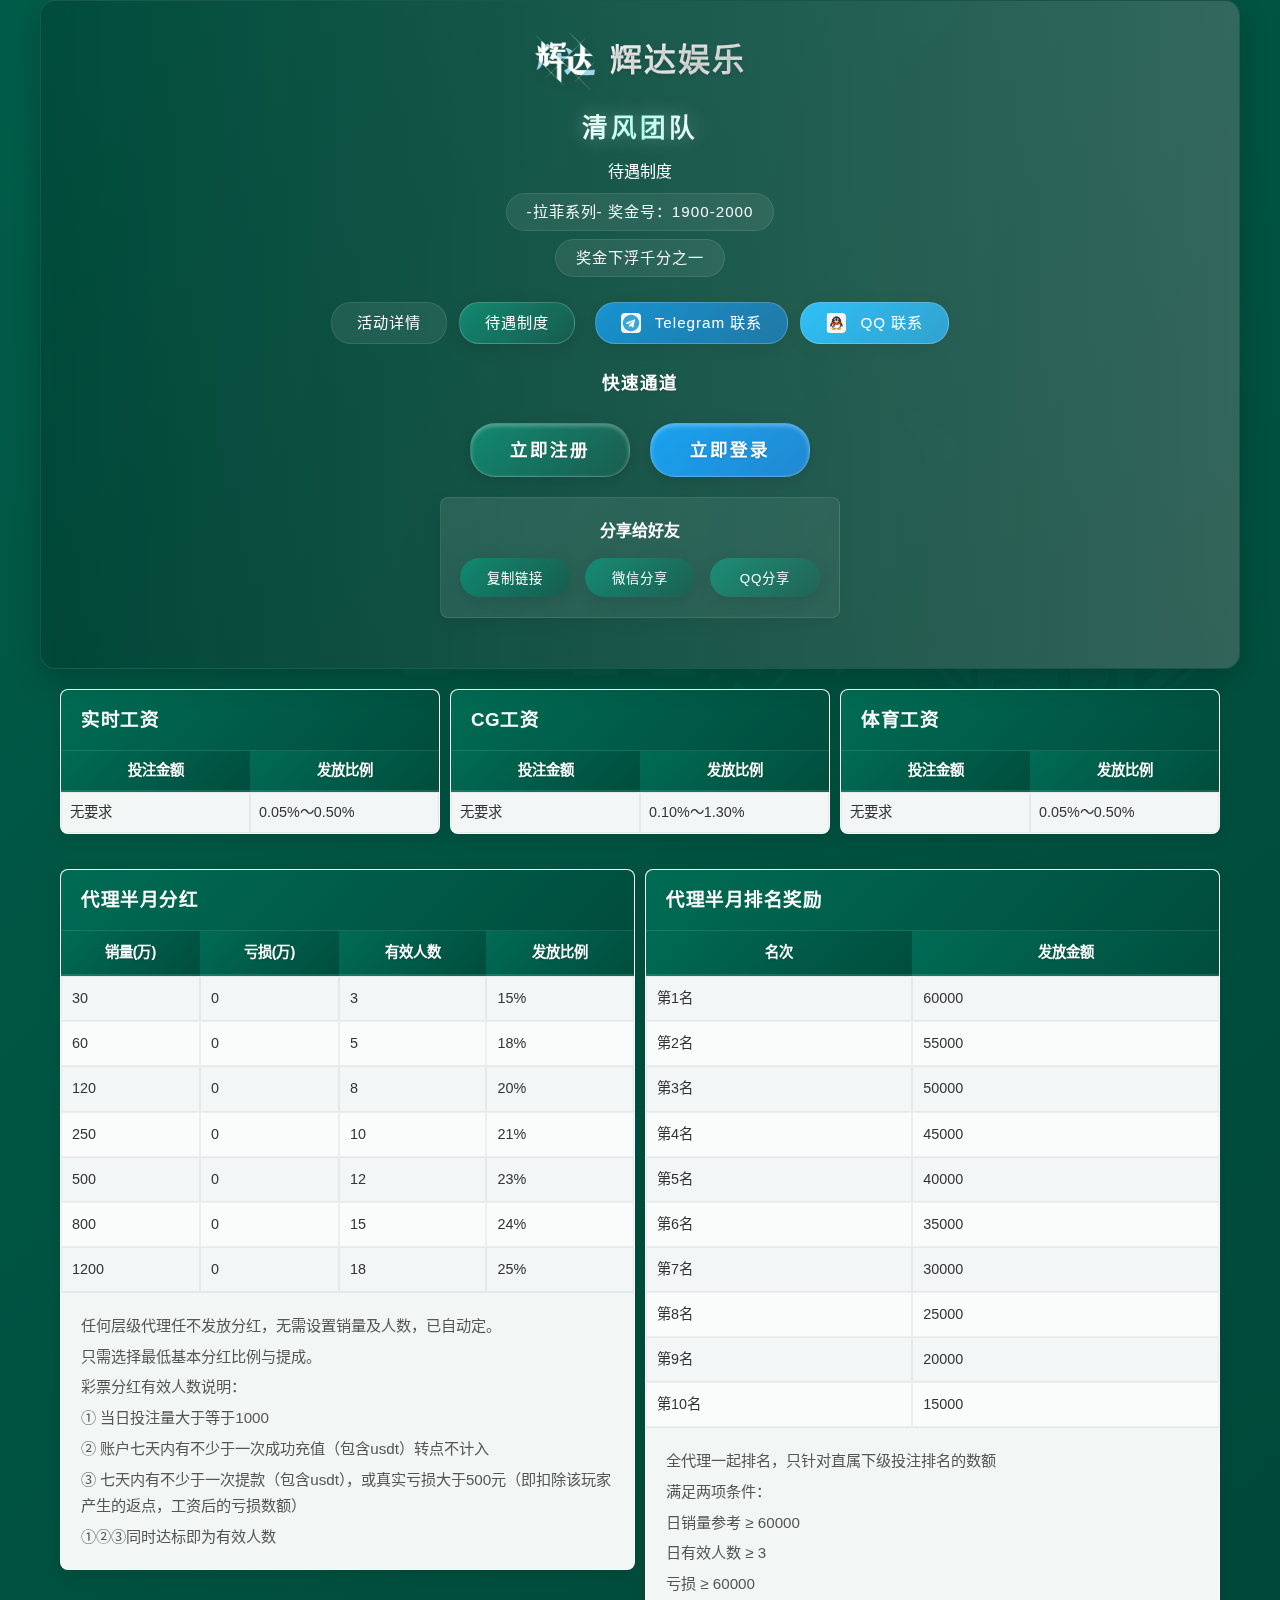
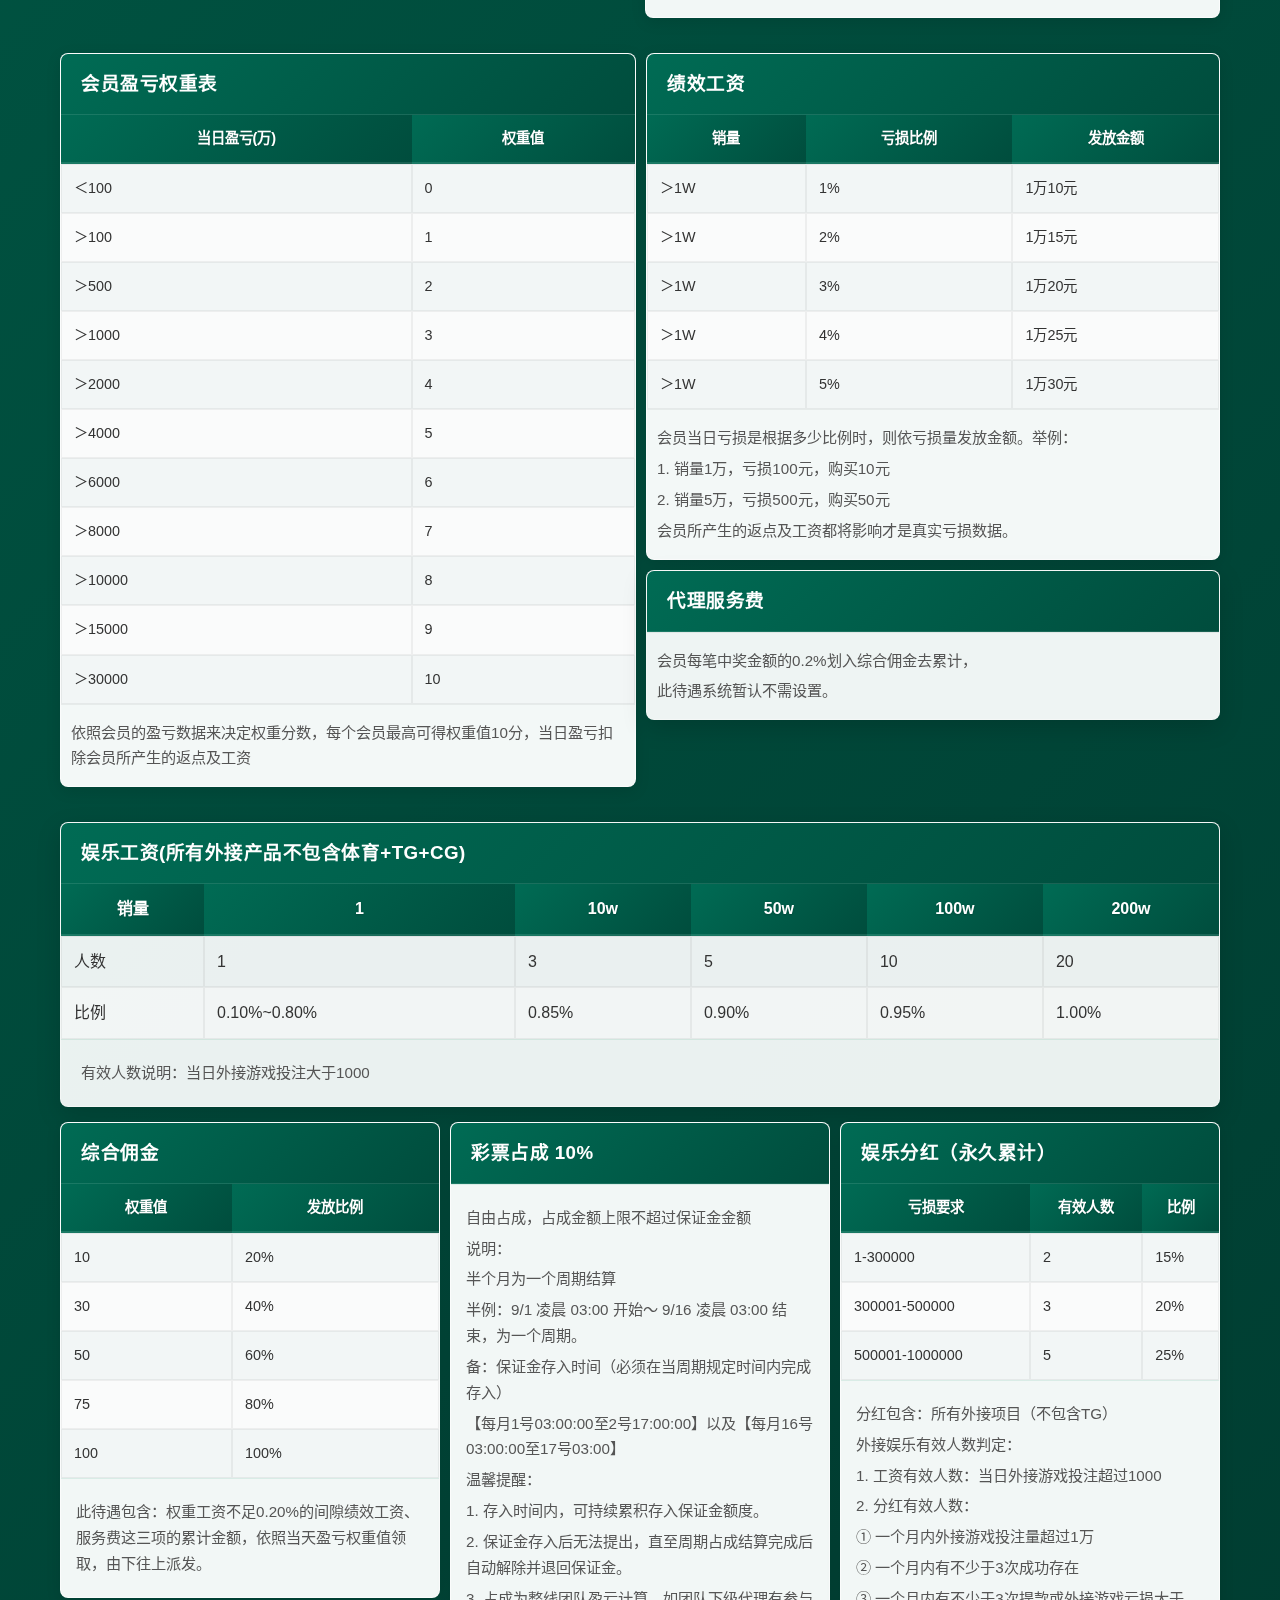
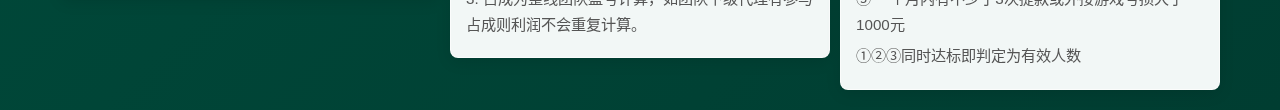
==== commit 361eefe5: "Add files via upload" ====
--- a/index.html
+++ b/index.html
@@ -480,23 +480,6 @@
                     </div>
                 </div>
             </div>
-
-            <!-- 分红制度卡片 -->
-            <div class="bonus-cards-group">
-                <div class="card medium">
-                    <h3>待遇模式：双模式</h3>
-                    <div class="activity-content">
-                        <div class="bonus-types">
-                            <div class="bonus-type">
-                                <h4>分红模式</h4>
-                                <div class="bonus-detail">
-                                    <p>奖金1900-2000，工资0.6%+1万25，半月分红，招商占成20%，有抽水</p>
-                                </div>
-                            </div>
-                            <div class="bonus-type">
-                                <h4>无分红模式</h4>
-                                <div class="bonus-detail">
-                                    <p>奖金1900-1986，工资0.6%+1万50，招商+代理占成50%，无抽水</p>
                                 </div>
                             </div>
                         </div>
--- a/styles.css
+++ b/styles.css
@@ -1297,29 +1297,48 @@
 }
 
 .share-section {
-    margin-top: 20px;
+    margin: 20px auto;
     padding: 20px;
-    background: var(--glass-bg);
+    background: linear-gradient(135deg, 
+        rgba(255,255,255,0.1), 
+        rgba(255,255,255,0.05)
+    );
     border: 1px solid var(--glass-border);
     border-radius: var(--border-radius);
+    max-width: 400px;
+    text-align: center;
+    backdrop-filter: blur(10px);
+    box-shadow: 0 4px 15px rgba(0,0,0,0.1);
 }
 
 .share-buttons {
     display: flex;
-    gap: 10px;
-    margin-top: 10px;
+    gap: 15px;
+    margin-top: 15px;
+    justify-content: center;
 }
 
 .share-btn {
-    padding: 8px 15px;
+    padding: 10px 25px;
     border: none;
-    border-radius: var(--border-radius);
-    background: var(--primary-color);
+    border-radius: 20px;
+    background: linear-gradient(135deg, var(--primary-light), var(--primary-dark));
     color: var(--text-light);
     cursor: pointer;
-    transition: background 0.3s;
+    transition: all 0.3s ease;
+    min-width: 110px;
+    font-weight: 500;
+    letter-spacing: 1px;
+    box-shadow: 0 4px 15px rgba(0,0,0,0.15);
 }
 
 .share-btn:hover {
-    background: var(--primary-dark);
+    transform: translateY(-2px);
+    box-shadow: 0 6px 20px rgba(0,0,0,0.2);
+    filter: brightness(1.1);
+}
+
+.share-btn:active {
+    transform: translateY(1px);
+    filter: brightness(0.95);
 }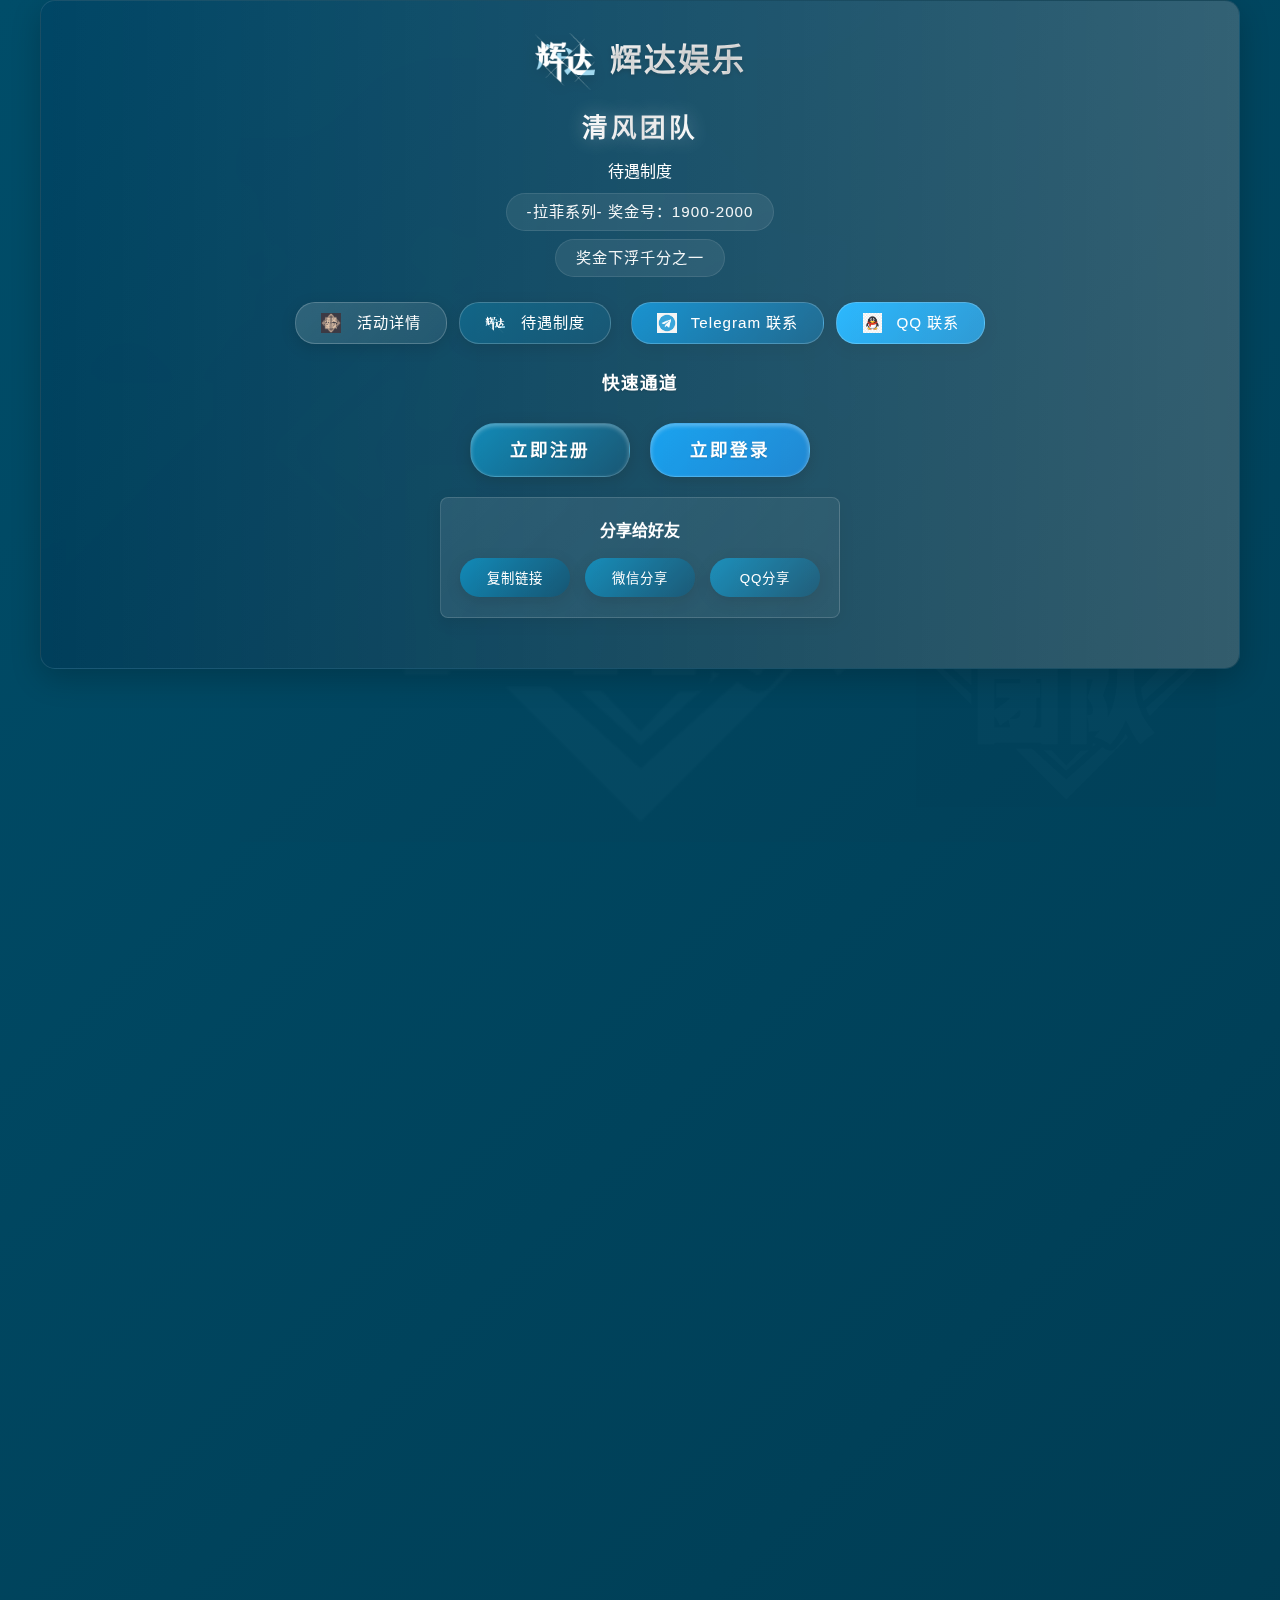
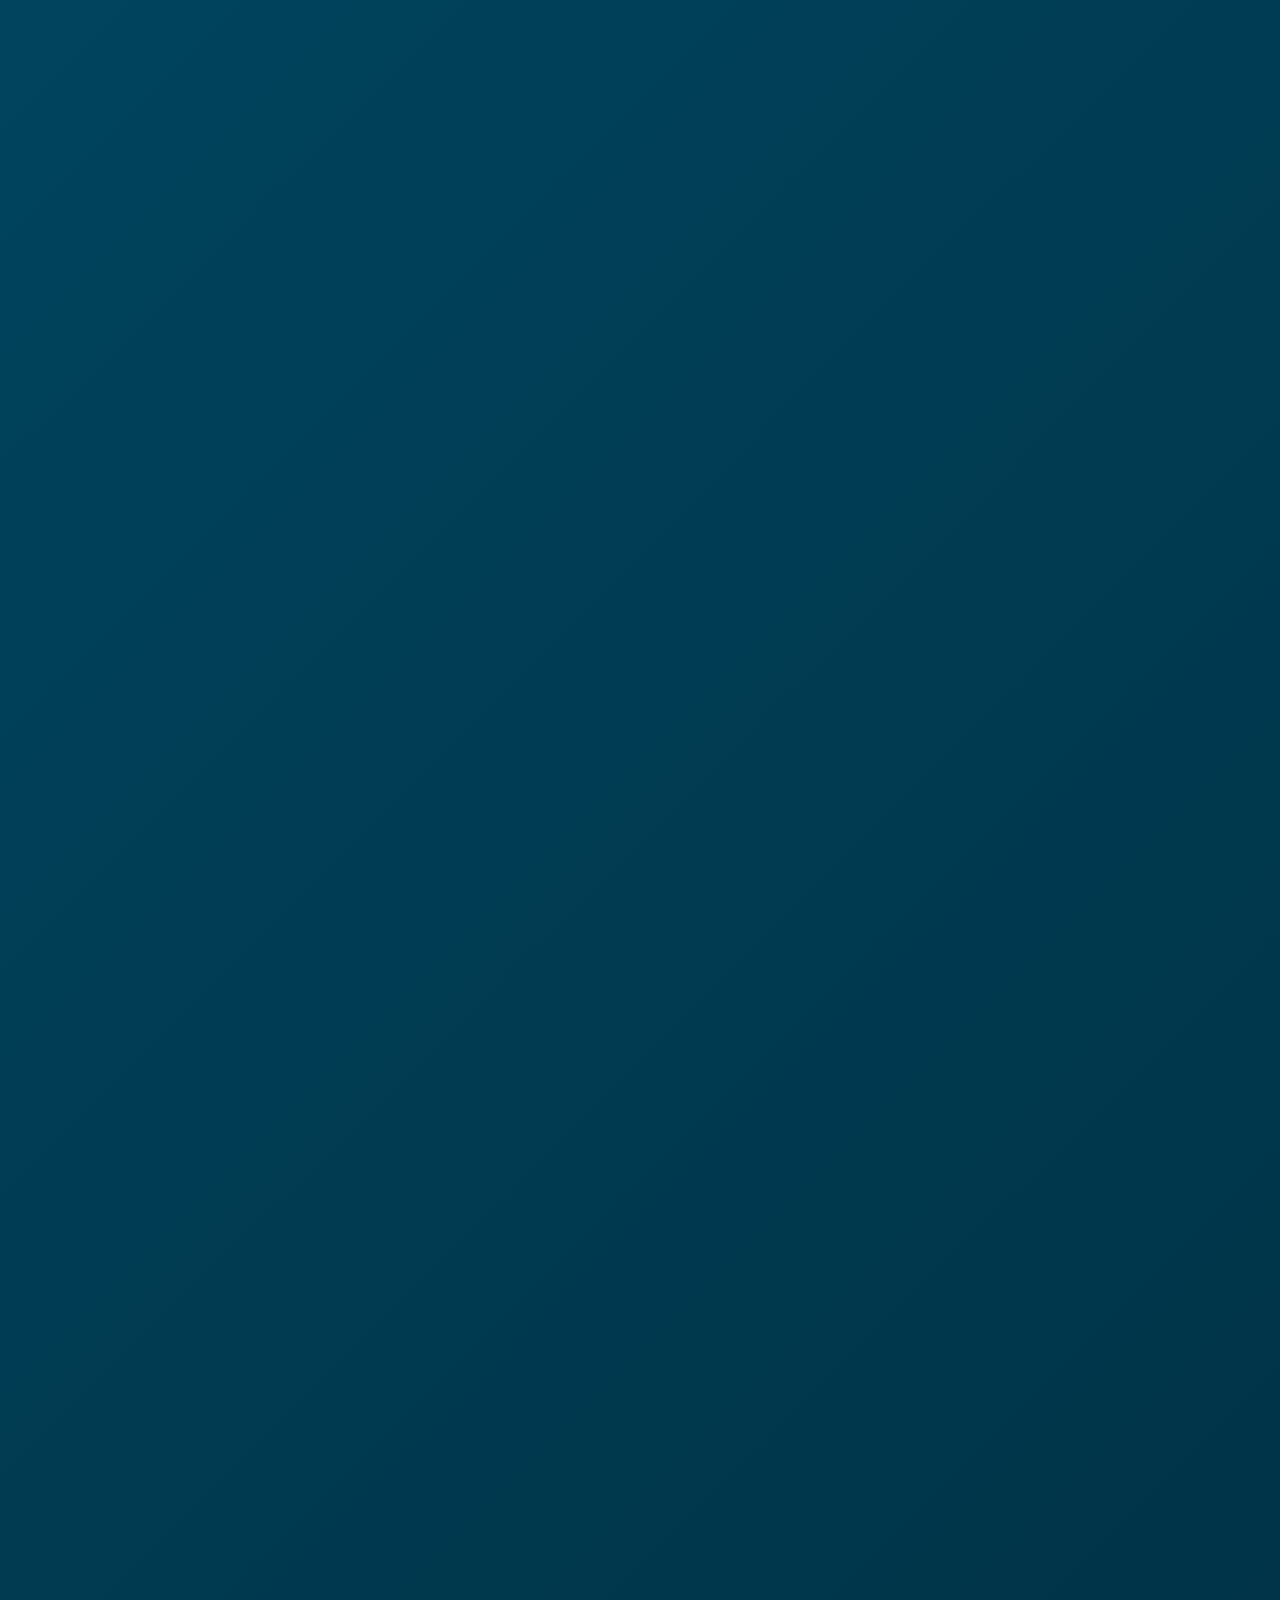
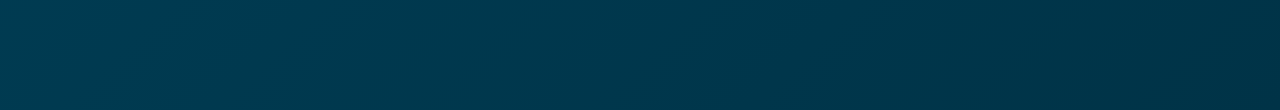
==== commit 63da1994: "Add files via upload" ====
--- a/index.html
+++ b/index.html
@@ -5,6 +5,10 @@
     <meta name="viewport" content="width=device-width, initial-scale=1.0">
     <title>清风团队X辉达 - 待遇制度</title>
     <link rel="stylesheet" href="styles.css">
+    <meta name="description" content="专业的推广服务平台">
+    <meta name="keywords" content="推广,营销,分红">
+    <meta property="og:title" content="推广平台">
+    <meta property="og:description" content="专业的推广服务平台">
 </head>
 <body>
     <!-- 添加多个浮水印 -->
--- a/styles.css
+++ b/styles.css
@@ -1,16 +1,18 @@
 :root {
-    --primary-color: #006B54;
-    --primary-dark: #004d3d;
-    --primary-light: #008066;
-    --accent-color: #FFB800;
-    --gradient-start: #005c48;
-    --gradient-end: #003d31;
+    --primary-color: #005B7F;
+    --primary-dark: #004666;
+    --primary-light: #0082B3;
+    --accent-color: #D4AF37;
+    --gradient-start: #004D69;
+    --gradient-end: #003347;
     --text-light: #FFFFFF;
-    --text-dark: #333333;
+    --text-dark: #2C3E50;
     --border-radius: 8px;
-    --glass-bg: rgba(255,255,255,0.08);
-    --glass-border: rgba(255,255,255,0.1);
+    --glass-bg: rgba(255,255,255,0.1);
+    --glass-border: rgba(255,255,255,0.15);
     --header-height: 60px;
+    --card-shadow: 0 8px 32px rgba(0,0,0,0.12);
+    --button-shadow: 0 4px 15px rgba(0,0,0,0.15);
 }
 
 * {
@@ -27,6 +29,7 @@
     color: var(--text-dark);
     line-height: 1.6;
     min-height: 100vh;
+    overflow-y: overlay;
 }
 
 body::before {
@@ -53,8 +56,8 @@
     margin: 0 auto 20px;
     padding: 30px;
     background: linear-gradient(135deg, 
-        rgba(0,77,61,0.95) 0%, 
-        rgba(0,61,49,0.95) 100%
+        rgba(0,70,102,0.95) 0%, 
+        rgba(0,51,71,0.95) 100%
     );
     border-radius: 15px;
     backdrop-filter: blur(10px);
@@ -137,14 +140,33 @@
 }
 
 .nav-btn.active {
-    background: linear-gradient(135deg, var(--primary-light), var(--primary-dark));
+    background: linear-gradient(135deg, var(--primary-color) 0%, var(--primary-dark) 100%);
     border: 1px solid rgba(255,255,255,0.2);
-    box-shadow: 0 4px 15px rgba(0,0,0,0.15);
+    box-shadow: var(--button-shadow);
 }
 
 .nav-btn:hover {
     background: rgba(255,255,255,0.15);
     transform: translateY(-1px);
+}
+
+/* 导航按钮图标样式 */
+.nav-btn::before {
+    content: '';
+    width: 20px;
+    height: 20px;
+    background-size: contain;
+    background-repeat: no-repeat;
+    background-position: center;
+    margin-right: 8px;
+}
+
+.nav-btn[href="index.html"]::before {
+    background-image: url('images/辉达logo.png');
+}
+
+.nav-btn[href="activity.html"]::before {
+    background-image: url('images/清风团队LOGO.png');
 }
 
 /* 响应式调整 */
@@ -159,6 +181,11 @@
         width: 100%;
         justify-content: center;
         padding: 10px 20px;
+    }
+    
+    .nav-btn::before {
+        width: 18px;
+        height: 18px;
     }
 }
 
@@ -233,22 +260,37 @@
     margin: 0 auto;
     padding: 0 20px;
     gap: 15px;
+    opacity: 0;
+    animation: pageLoad 0.8s ease-out forwards;
+}
+
+@keyframes pageLoad {
+    from {
+        opacity: 0;
+        transform: translateY(20px);
+    }
+    to {
+        opacity: 1;
+        transform: translateY(0);
+    }
 }
 
 /* 所有卡片的基础样式 */
 .card {
-    background: rgba(255,255,255,0.95);
+    background: rgba(255,255,255,0.98);
     border-radius: var(--border-radius);
-    box-shadow: 0 8px 25px rgba(0,0,0,0.15);
+    box-shadow: var(--card-shadow);
     border: 1px solid rgba(255,255,255,0.2);
     overflow: hidden;
-    transition: all 0.3s ease;
-    animation: fadeIn 0.6s ease-out forwards;
+    transition: all 0.3s cubic-bezier(0.4, 0, 0.2, 1);
+    animation: cardFadeIn 0.6s ease-out forwards;
+    backdrop-filter: blur(10px);
+    opacity: 0;
 }
 
 .card:hover {
-    box-shadow: var(--hover-shadow);
-    transform: translateY(-2px);
+    box-shadow: 0 12px 40px rgba(0,0,0,0.15);
+    transform: translateY(-5px);
 }
 
 /* 卡片标题统一样式 */
@@ -262,16 +304,44 @@
     border-bottom: 1px solid rgba(255,255,255,0.1);
 }
 
-/* 表格统一样式 */
+/* 优化表格样式 */
 .green-table {
     border-collapse: separate;
     border-spacing: 0;
-    width: 100%;
+    border-radius: 8px;
+    overflow: hidden;
+    box-shadow: 0 0 0 1px rgba(0,91,127,0.1);
+}
+
+.green-table th:first-child {
+    border-top-left-radius: 8px;
+}
+
+.green-table th:last-child {
+    border-top-right-radius: 8px;
+}
+
+.green-table tr:last-child td:first-child {
+    border-bottom-left-radius: 8px;
+}
+
+.green-table tr:last-child td:last-child {
+    border-bottom-right-radius: 8px;
+}
+
+/* 添加表格行悬停效果 */
+.green-table tr {
+    transition: all 0.3s ease;
+}
+
+.green-table tr:hover {
+    background: rgba(0,91,127,0.05);
+    transform: translateX(5px);
 }
 
 .green-table th {
-    background: linear-gradient(135deg, var(--primary-color), var(--primary-dark));
-    color: white;
+    background: linear-gradient(135deg, var(--primary-color) 0%, var(--primary-dark) 100%);
+    color: var(--text-light);
     padding: 12px;
     font-weight: 600;
     text-shadow: 0 1px 2px rgba(0,0,0,0.2);
@@ -285,11 +355,11 @@
 }
 
 .green-table tr:hover td {
-    background: rgba(0,135,90,0.03);
+    background: rgba(0,91,127,0.05);
 }
 
 .green-table tr:nth-child(even) {
-    background: rgba(0,107,84,0.03);
+    background: rgba(0,91,127,0.02);
 }
 
 /* 注释区域统一样式 */
@@ -349,91 +419,61 @@
     }
 }
 
-/* 滚动条美化 */
+/* 优化滚动体验 */
+html {
+    scroll-behavior: smooth;
+    scroll-padding-top: var(--header-height);
+}
+
+/* 优化滚动条样式 */
 ::-webkit-scrollbar {
-    width: 12px;
+    width: 10px;
 }
 
 ::-webkit-scrollbar-track {
-    background: rgba(255,255,255,0.1);
-    border-radius: 6px;
+    background: rgba(0,91,127,0.05);
 }
 
 ::-webkit-scrollbar-thumb {
     background: linear-gradient(135deg, var(--primary-color), var(--primary-dark));
-    border-radius: 6px;
-    border: 3px solid rgba(255,255,255,0.1);
+    border-radius: 5px;
+    border: 2px solid rgba(255,255,255,0.1);
 }
 
 /* 动画效果优化 */
-@keyframes fadeIn {
-    from { opacity: 0; transform: translateY(20px); }
-    to { opacity: 1; transform: translateY(0); }
-}
-
+@keyframes cardFadeIn {
+    from {
+        opacity: 0;
+        transform: translateY(30px);
+    }
+    to {
+        opacity: 1;
+        transform: translateY(0);
+    }
+}
+
+.card:nth-child(1) { animation-delay: 0.1s; }
+.card:nth-child(2) { animation-delay: 0.2s; }
+.card:nth-child(3) { animation-delay: 0.3s; }
+
+/* 添加卡片内容过渡效果 */
+.card-content {
+    position: relative;
+    transition: all 0.3s ease;
+}
+
+.card:hover .card-content {
+    transform: translateY(-5px);
+}
+
+/* 添加卡片阴影过渡 */
 .card {
-    animation: fadeIn 0.6s ease-out forwards;
-}
-
-/* 添加卡片内容渐变边框效果 */
-.bonus-type, .activity-content, .contact-info-box {
-    position: relative;
-    border-radius: var(--border-radius);
-    background: linear-gradient(white, white) padding-box,
-                linear-gradient(135deg, rgba(0,135,90,0.3), transparent) border-box;
-    border: 1px solid transparent;
-}
-
-/* 紧凑型表格样式 */
-.green-table.compact {
-    max-width: 300px;
-    margin: 0 auto;
-}
-
-/* 紧凑型卡片样式 */
-.card.medium.compact {
-    grid-column: span 4;
-    height: fit-content;
-    display: flex;
-    flex-direction: column;
-}
-
-.card.medium.compact .table-wrapper {
-    padding: 0;
-    margin: 0;
-}
-
-.card.medium.compact .green-table {
-    margin: 0;
-    width: 100%;
-}
-
-.card.medium.compact .green-table td,
-.card.medium.compact .green-table th {
-    padding: 8px;
-}
-
-.card.medium.compact .note {
-    padding: 10px;
-    margin: 0;
-    background: rgba(230,243,240,0.3);
-}
-
-.card.medium.compact .note p {
-    margin-bottom: 5px;
-    line-height: 1.4;
-}
-
-.card.medium.compact .note p:last-child {
-    margin-bottom: 0;
-}
-
-.card.medium.compact > *:not(h3) {
-    padding: 10px;
-}
-
-.card.medium.compact > *:last-child {
-    padding-bottom: 10px;
+    transition: all 0.3s cubic-bezier(0.4, 0, 0.2, 1);
+}
+
+.card:hover {
+    box-shadow: 0 12px 40px rgba(0,0,0,0.15);
+    transform: translateY(-5px);
 }
 
 /* 添加工资卡片组样式 */
@@ -644,7 +684,7 @@
 .team-name {
     font-size: 1.6em;
     font-weight: 600;
-    background: linear-gradient(to right, #ffffff, #a3ffeb, #ffffff);
+    background: linear-gradient(to right, #ffffff, #e0e0e0, #ffffff);
     -webkit-background-clip: text;
     background-clip: text;
     -webkit-text-fill-color: transparent;
@@ -815,7 +855,7 @@
     }
 }
 
-/* 导航和联系方式按钮组容器 */
+/* 导航按钮组和联系方式按钮组容器 */
 .nav-contact-container {
     display: flex;
     justify-content: center;
@@ -838,7 +878,14 @@
     justify-content: center;
 }
 
-/* 导航按钮基础样式 */
+/* 导航按钮组和联系方式按钮组统一样式 */
+.nav-buttons, .contact-info {
+    display: flex;
+    gap: 12px;
+    justify-content: center;
+}
+
+/* 统一按钮基础样式 */
 .nav-btn, .contact-item {
     padding: 8px 25px;
     border-radius: 20px;
@@ -847,30 +894,6 @@
     text-decoration: none;
     letter-spacing: 1px;
     transition: all 0.3s ease;
-    background: var(--glass-bg);
-    border: 1px solid var(--glass-border);
-    backdrop-filter: blur(10px);
-    display: flex;
-    align-items: center;
-    gap: 8px;
-}
-
-/* 导航按钮激活状态 */
-.nav-btn.active {
-    background: linear-gradient(135deg, var(--primary-light), var(--primary-dark));
-    border: 1px solid rgba(255,255,255,0.2);
-    box-shadow: 0 4px 15px rgba(0,0,0,0.15);
-}
-
-/* 联系方式按钮样式 */
-.contact-item {
-    padding: 8px 25px;
-    border-radius: 20px;
-    color: #fff;
-    text-decoration: none;
-    font-size: 0.95em;
-    letter-spacing: 1px;
-    transition: all 0.3s ease;
     display: flex;
     align-items: center;
     gap: 8px;
@@ -880,39 +903,27 @@
     box-shadow: 0 4px 15px rgba(0,0,0,0.15);
 }
 
-.contact-item.telegram {
-    background: linear-gradient(135deg, #0088cc, #006699);
+/* 导航按钮样式 */
+.nav-btn {
+    background: linear-gradient(135deg, rgba(255,255,255,0.15), rgba(255,255,255,0.08));
     border: 1px solid rgba(255,255,255,0.2);
 }
 
-.contact-item.qq {
-    background: linear-gradient(135deg, #12B7F5, #0C92C6);
+/* 导航按钮激活状态 */
+.nav-btn.active {
+    background: linear-gradient(135deg, var(--primary-color) 0%, var(--primary-dark) 100%);
     border: 1px solid rgba(255,255,255,0.2);
 }
 
-.contact-item .icon {
-    width: 20px;
-    height: 20px;
-    display: flex;
-    align-items: center;
-    justify-content: center;
-    background-size: contain;
-    background-repeat: no-repeat;
-    background-position: center;
-    margin-right: 6px;
-    border-radius: 4px;
-    background-color: rgba(255,255,255,0.15);
-    padding: 3px;
-}
-
-/* 联系方式按钮悬停和点击效果 */
-.contact-item:hover {
+/* 导航按钮和联系按钮统一的悬停效果 */
+.nav-btn:hover, .contact-item:hover {
     transform: translateY(-2px);
     box-shadow: 0 6px 20px rgba(0,0,0,0.2);
     filter: brightness(1.1);
 }
 
-.contact-item:active {
+/* 按钮点击效果 */
+.nav-btn:active, .contact-item:active {
     transform: translateY(1px);
     box-shadow: 0 2px 8px rgba(0,0,0,0.1);
     filter: brightness(0.95);
@@ -920,19 +931,15 @@
 
 /* 响应式调整 */
 @media (max-width: 768px) {
-    .contact-info {
+    .nav-buttons, .contact-info {
         flex-direction: column;
         width: 100%;
     }
     
-    .contact-item {
+    .nav-btn, .contact-item {
         width: 100%;
         padding: 10px 20px;
-    }
-    
-    .contact-item .icon {
-        width: 18px;
-        height: 18px;
+        min-width: unset;
     }
 }
 
@@ -948,11 +955,13 @@
 }
 
 .link-btn.register {
-    background: linear-gradient(135deg, var(--primary-light), var(--primary-dark));
+    background: linear-gradient(135deg, var(--primary-light) 0%, var(--primary-dark) 100%);
+    border: 1px solid rgba(255,255,255,0.2);
 }
 
 .link-btn.login {
-    background: linear-gradient(135deg, #0088cc, #006699);
+    background: linear-gradient(135deg, #0088cc, #005580);
+    border: 1px solid rgba(255,255,255,0.2);
 }
 
 /* 响应式调整 */
@@ -1033,7 +1042,7 @@
 }
 
 .link-btn.register {
-    background: linear-gradient(135deg, var(--primary-light), var(--primary-dark));
+    background: linear-gradient(135deg, var(--primary-light) 0%, var(--primary-dark) 100%);
     border: 1px solid rgba(255,255,255,0.2);
 }
 
@@ -1121,11 +1130,11 @@
 }
 
 .contact-btn.telegram {
-    background: linear-gradient(135deg, #0088cc, #006699);
+    background: linear-gradient(135deg, #0088cc, #005580);
 }
 
 .contact-btn.qq {
-    background: linear-gradient(135deg, #12B7F5, #0C92C6);
+    background: linear-gradient(135deg, #0CAEFF, #0988CC);
 }
 
 .contact-btn:hover {
@@ -1204,11 +1213,11 @@
 }
 
 .contact-btn.telegram {
-    background: linear-gradient(135deg, #0088cc, #006699);
+    background: linear-gradient(135deg, #0088cc, #005580);
 }
 
 .contact-btn.qq {
-    background: linear-gradient(135deg, #12B7F5, #0C92C6);
+    background: linear-gradient(135deg, #0CAEFF, #0988CC);
 }
 
 /* 按钮悬停效果增强 */
@@ -1276,11 +1285,11 @@
 }
 
 .contact-item.telegram {
-    background: linear-gradient(135deg, #0088cc, #006699);
+    background: linear-gradient(135deg, #0088cc, #005580);
 }
 
 .contact-item.qq {
-    background: linear-gradient(135deg, #12B7F5, #0C92C6);
+    background: linear-gradient(135deg, #0CAEFF, #0988CC);
 }
 
 /* 联系方式按钮悬停效果 */
@@ -1341,4 +1350,391 @@
 .share-btn:active {
     transform: translateY(1px);
     filter: brightness(0.95);
+}
+
+.contact-item, .link-btn {
+    transition: transform 0.2s ease, box-shadow 0.2s ease;
+}
+
+.contact-item:hover, .link-btn:hover {
+    transform: translateY(-2px);
+    box-shadow: 0 4px 12px rgba(0,0,0,0.15);
+}
+
+/* 添加加载动画 */
+.loading {
+    animation: fadeIn 0.3s ease;
+}
+
+@keyframes fadeIn {
+    from { opacity: 0; }
+    to { opacity: 1; }
+}
+
+@media (max-width: 768px) {
+    .container {
+        padding: 0 15px;
+    }
+    
+    .links-grid {
+        grid-template-columns: 1fr;
+        gap: 15px;
+    }
+    
+    .contact-info {
+        flex-direction: column;
+    }
+}
+
+@media (max-width: 480px) {
+    .header {
+        padding: 10px;
+    }
+    
+    .nav-btn {
+        padding: 8px 15px;
+        font-size: 14px;
+    }
+}
+
+/* 添加微妙的光效果 */
+.card::before {
+    content: '';
+    position: absolute;
+    top: 0;
+    left: -100%;
+    width: 100%;
+    height: 100%;
+    background: linear-gradient(
+        90deg,
+        transparent,
+        rgba(255,255,255,0.1),
+        transparent
+    );
+    transition: 0.5s;
+    pointer-events: none;
+}
+
+.card:hover::before {
+    left: 100%;
+}
+
+/* 优化按钮反馈效果 */
+.nav-btn, .contact-item, .link-btn {
+    position: relative;
+    overflow: hidden;
+}
+
+/* 添加点击波纹效果 */
+.nav-btn::after, .contact-item::after, .link-btn::after {
+    content: '';
+    position: absolute;
+    top: 50%;
+    left: 50%;
+    width: 5px;
+    height: 5px;
+    background: rgba(255,255,255,0.5);
+    opacity: 0;
+    border-radius: 100%;
+    transform: scale(1, 1) translate(-50%);
+    transform-origin: 50% 50%;
+}
+
+.nav-btn:active::after, .contact-item:active::after, .link-btn:active::after {
+    animation: ripple 0.6s ease-out;
+}
+
+@keyframes ripple {
+    0% {
+        transform: scale(0, 0);
+        opacity: 0.5;
+    }
+    100% {
+        transform: scale(40, 40);
+        opacity: 0;
+    }
+}
+
+/* 优化响应式布局 */
+@media (max-width: 768px) {
+    :root {
+        --header-height: 50px;
+    }
+
+    .header {
+        margin: 10px;
+        padding: 15px;
+    }
+
+    .title-group {
+        gap: 5px;
+    }
+
+    .nav-contact-container {
+        margin: 15px 0;
+    }
+
+    .green-table {
+        font-size: 0.85em;
+    }
+
+    .green-table td, .green-table th {
+        padding: 8px;
+    }
+}
+
+@media (max-width: 480px) {
+    .card h3 {
+        font-size: 1.1em;
+        padding: 12px 15px;
+    }
+
+    .note {
+        font-size: 0.9em;
+        padding: 12px 15px;
+    }
+}
+
+/* 优化娱乐工资表格样式 */
+.card.full-width {
+    margin-bottom: 20px;
+}
+
+.card.full-width .green-table {
+    table-layout: fixed; /* 确保列宽均匀 */
+    width: 100%;
+}
+
+.card.full-width .green-table th,
+.card.full-width .green-table td {
+    text-align: center;
+    padding: 10px;
+    width: calc(100% / 6); /* 平均分配6列宽度 */
+}
+
+.card.full-width .green-table th:first-child,
+.card.full-width .green-table td:first-child {
+    width: 80px; /* 设置第一列固定宽度 */
+}
+
+/* 优化表格标题样式 */
+.card.full-width h3 {
+    font-size: 1.1em;
+    padding: 12px 15px;
+    display: flex;
+    align-items: center;
+    justify-content: center;
+}
+
+/* 响应式调整 */
+@media (max-width: 768px) {
+    .card.full-width .green-table {
+        font-size: 0.85em;
+    }
+    
+    .card.full-width .green-table th,
+    .card.full-width .green-table td {
+        padding: 8px 4px;
+    }
+    
+    .card.full-width .green-table th:first-child,
+    .card.full-width .green-table td:first-child {
+        width: 60px;
+    }
+}
+
+@media (max-width: 480px) {
+    .card.full-width .green-table {
+        font-size: 0.8em;
+    }
+    
+    .card.full-width .green-table th,
+    .card.full-width .green-table td {
+        padding: 6px 2px;
+    }
+    
+    .card.full-width .green-table th:first-child,
+    .card.full-width .green-table td:first-child {
+        width: 50px;
+    }
+}
+
+/* 活动卡片组样式优化 */
+.activity-cards-group {
+    margin-bottom: 30px;
+}
+
+/* 活动卡片样式优化 */
+.activity-card {
+    background: rgba(255,255,255,0.98);
+    border-radius: var(--border-radius);
+    overflow: hidden;
+}
+
+/* 活动内容样式优化 */
+.activity-content {
+    padding: 20px;
+}
+
+/* 活动标题样式 */
+.activity-description h4,
+.activity-rules h4,
+.activity-rewards h4,
+.activity-special h4 {
+    color: var(--primary-color);
+    font-size: 1.1em;
+    margin: 20px 0 12px;
+    padding-left: 15px;
+    border-left: 4px solid var(--primary-color);
+    display: flex;
+    align-items: center;
+}
+
+.activity-description h4:first-child {
+    margin-top: 0;
+}
+
+/* 活动描述文本样式 */
+.activity-description p,
+.activity-special p {
+    color: var(--text-dark);
+    line-height: 1.6;
+    margin-bottom: 10px;
+    padding: 0 15px;
+}
+
+/* 活动规则列表样式 */
+.activity-rules ol {
+    padding-left: 35px;
+    margin: 10px 0;
+}
+
+.activity-rules li {
+    color: var(--text-dark);
+    line-height: 1.8;
+    margin-bottom: 8px;
+    padding-left: 5px;
+}
+
+/* 活动奖励表格样式优化 */
+.activity-rewards .green-table {
+    margin: 15px 0;
+    box-shadow: 0 2px 10px rgba(0,0,0,0.05);
+}
+
+.activity-rewards .green-table th {
+    background: linear-gradient(135deg, var(--primary-color), var(--primary-dark));
+    color: white;
+    padding: 12px 15px;
+}
+
+.activity-rewards .green-table td {
+    padding: 12px 15px;
+    text-align: center;
+}
+
+/* 特殊奖励样式 */
+.special-reward {
+    background: linear-gradient(135deg, rgba(0,91,127,0.05), rgba(0,91,127,0.02));
+    padding: 15px 20px;
+    border-radius: 8px;
+    margin: 15px 0;
+    border: 1px solid rgba(0,91,127,0.1);
+}
+
+.reward-note {
+    color: var(--primary-color);
+    font-style: italic;
+    margin-top: 10px;
+    padding: 0 15px;
+}
+
+/* 注意事项样式优化 */
+.activity-content .note {
+    margin-top: 20px;
+    background: rgba(0,91,127,0.03);
+    border-radius: 8px;
+    border: 1px solid rgba(0,91,127,0.08);
+}
+
+.activity-content .note p {
+    margin: 8px 0;
+    position: relative;
+    padding-left: 20px;
+}
+
+.activity-content .note p:before {
+    content: '•';
+    position: absolute;
+    left: 8px;
+    color: var(--primary-color);
+}
+
+/* 分隔线样式 */
+.activity-content > div:not(:last-child) {
+    position: relative;
+    margin-bottom: 20px;
+    padding-bottom: 20px;
+}
+
+.activity-content > div:not(:last-child):after {
+    content: '';
+    position: absolute;
+    bottom: 0;
+    left: 15px;
+    right: 15px;
+    height: 1px;
+    background: linear-gradient(90deg, 
+        transparent, 
+        rgba(0,91,127,0.1), 
+        transparent
+    );
+}
+
+/* 响应式调整 */
+@media (max-width: 768px) {
+    .activity-content {
+        padding: 15px;
+    }
+    
+    .activity-description h4,
+    .activity-rules h4,
+    .activity-rewards h4,
+    .activity-special h4 {
+        font-size: 1em;
+        padding-left: 12px;
+    }
+    
+    .activity-rules ol {
+        padding-left: 25px;
+    }
+    
+    .special-reward {
+        padding: 12px 15px;
+    }
+    
+    .activity-rewards .green-table th,
+    .activity-rewards .green-table td {
+        padding: 10px;
+        font-size: 0.9em;
+    }
+}
+
+/* 添加卡片悬停效果 */
+.activity-card {
+    transition: transform 0.3s ease, box-shadow 0.3s ease;
+}
+
+.activity-card:hover {
+    transform: translateY(-5px);
+    box-shadow: 0 15px 30px rgba(0,0,0,0.1);
+}
+
+/* 添加内容块悬停效果 */
+.activity-content > div {
+    transition: transform 0.2s ease;
+}
+
+.activity-content > div:hover {
+    transform: translateX(5px);
 }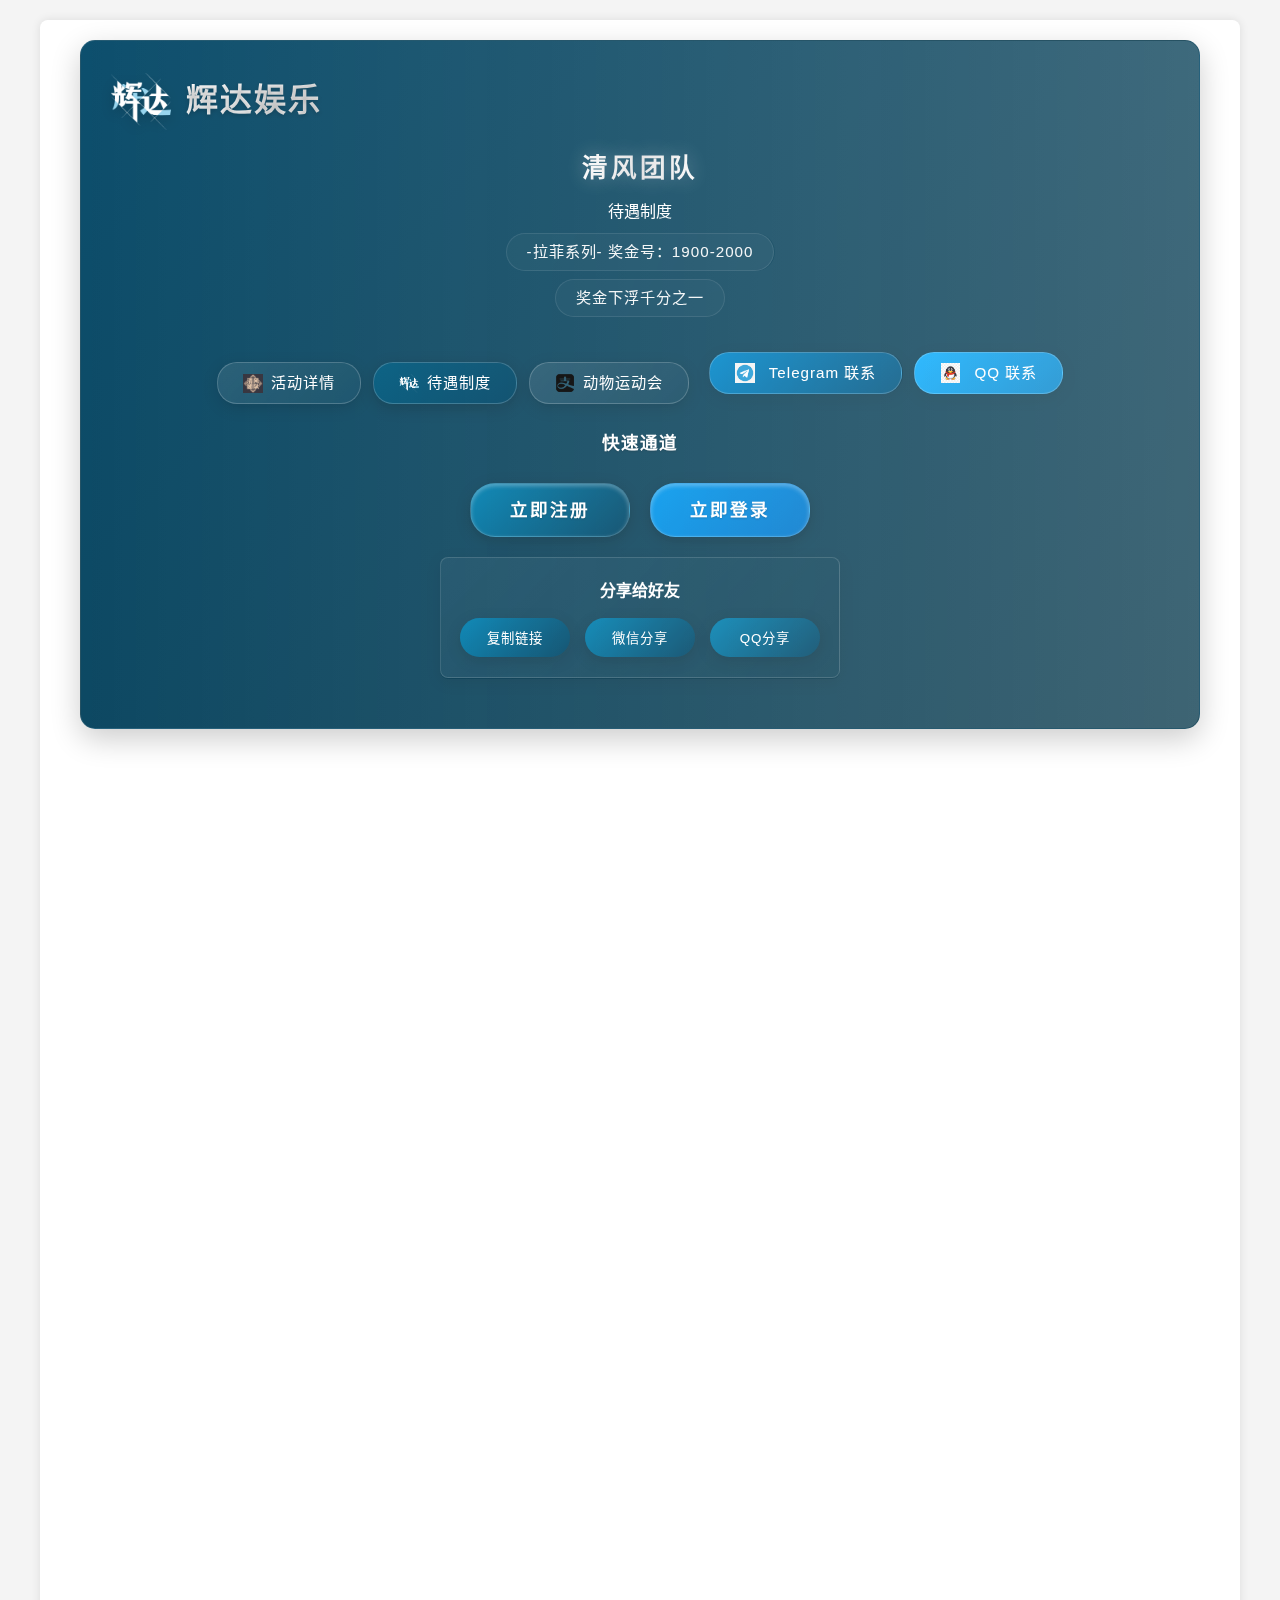
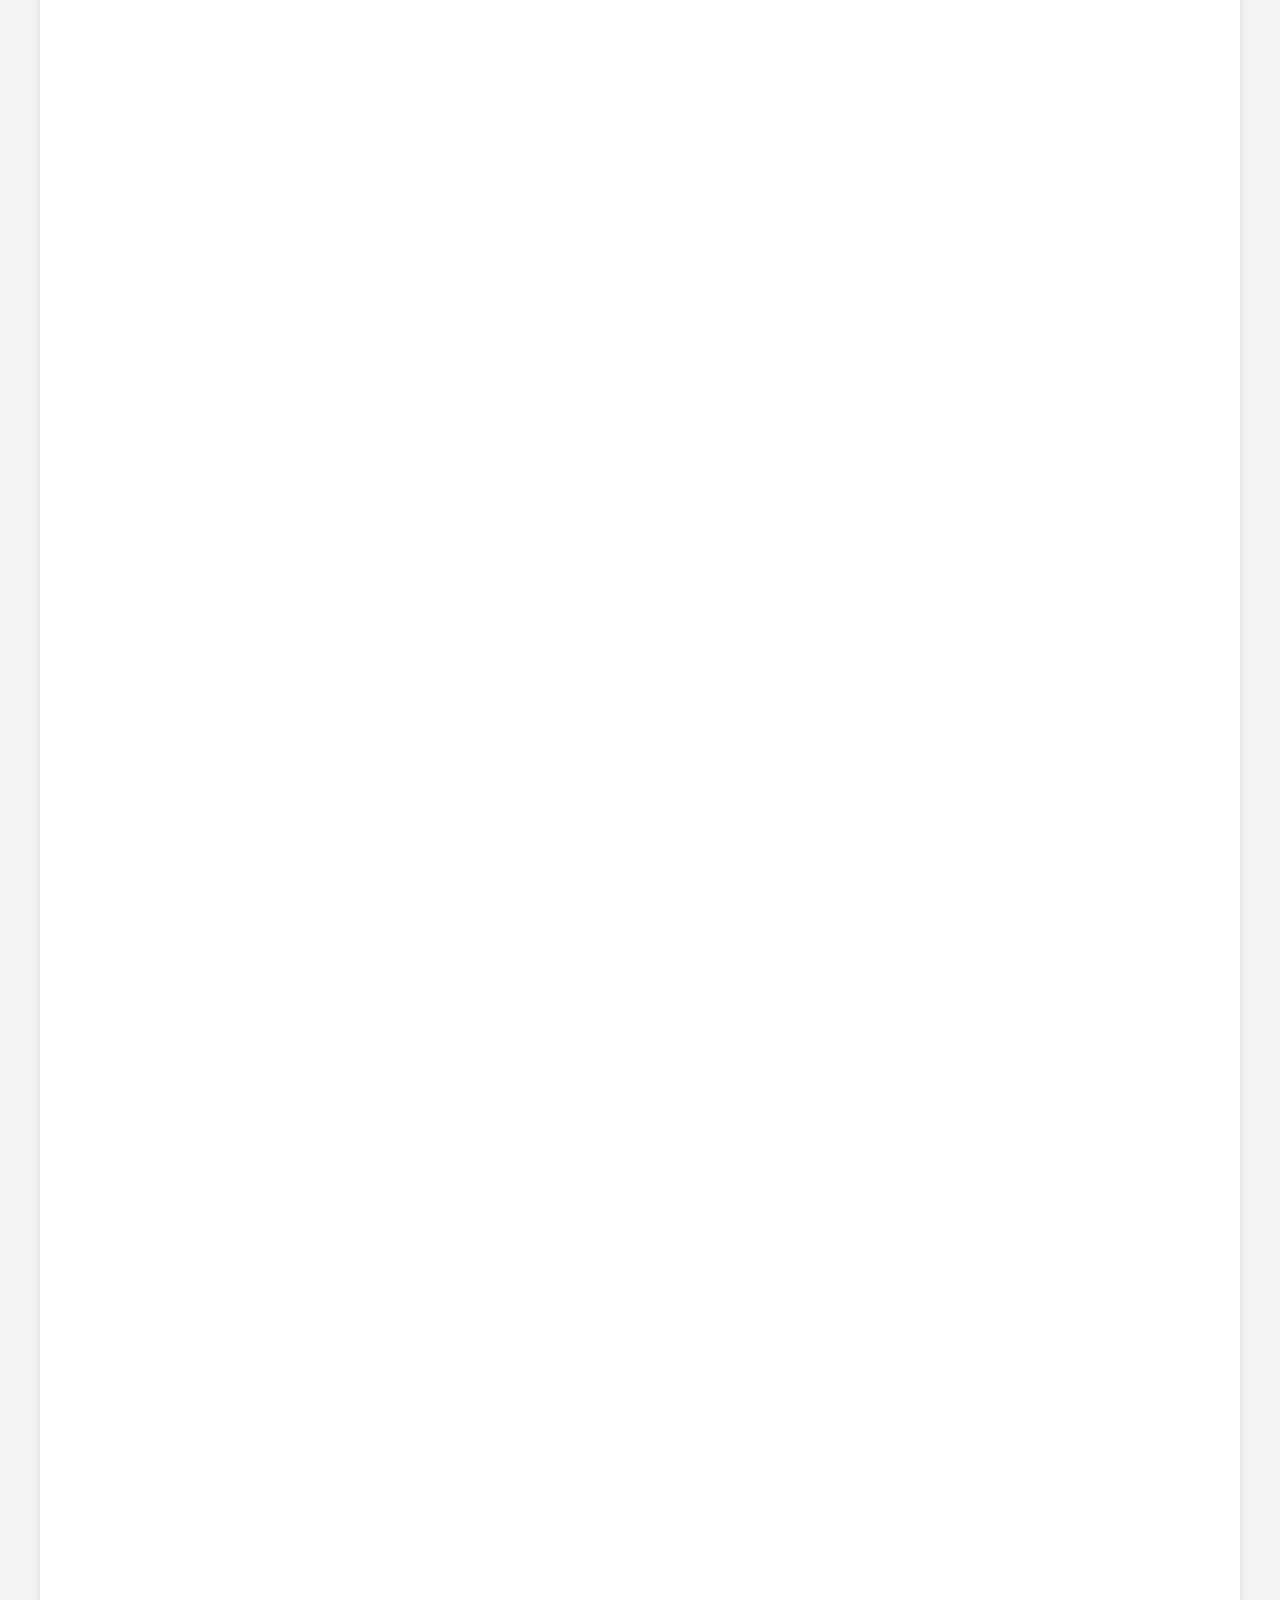
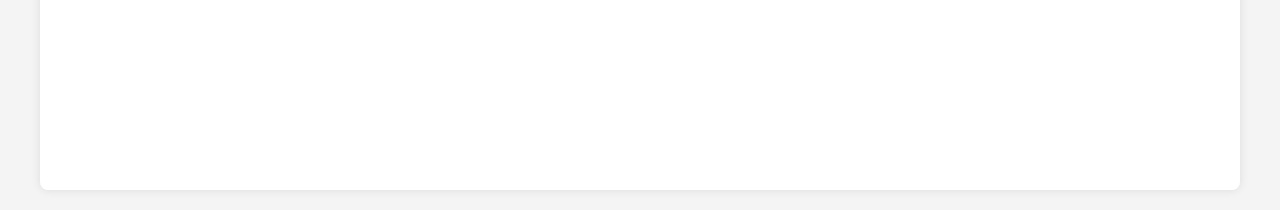
==== commit 8787718c: "Add files via upload" ====
--- a/index.html
+++ b/index.html
@@ -33,8 +33,18 @@
             <!-- 导航和联系方式按钮组 -->
             <div class="nav-contact-container">
                 <div class="nav-buttons">
-                    <a href="activity.html" class="nav-btn">活动详情</a>
-                    <a href="index.html" class="nav-btn active">待遇制度</a>
+                    <a href="activity.html" class="nav-btn">
+                        <img src="images/清风团队LOGO.png" alt="" class="btn-icon">
+                        活动详情
+                    </a>
+                    <a href="index.html" class="nav-btn active">
+                        <img src="images/辉达logo.png" alt="" class="btn-icon">
+                        待遇制度
+                    </a>
+                    <a href="api-status.html" class="nav-btn">
+                        <img src="images/支付宝logo.png" alt="" class="btn-icon">
+                        动物运动会
+                    </a>
                 </div>
                 <div class="contact-info">
                     <a href="https://t.me/Q668899ss" target="_blank" class="contact-item telegram">
@@ -484,12 +494,6 @@
                     </div>
                 </div>
             </div>
-                                </div>
-                            </div>
-                        </div>
-                    </div>
-                </div>
-            </div>
         </div>
     </div>
     <script src="share.js"></script>
--- a/styles.css
+++ b/styles.css
@@ -24,31 +24,81 @@
 }
 
 body {
-    font-family: "PingFang SC", "Microsoft YaHei", -apple-system, sans-serif;
-    background: linear-gradient(135deg, var(--gradient-start) 0%, var(--gradient-end) 100%);
-    color: var(--text-dark);
+    font-family: Arial, sans-serif;
     line-height: 1.6;
-    min-height: 100vh;
-    overflow-y: overlay;
-}
-
-body::before {
-    content: '';
-    position: fixed;
-    top: 0;
-    left: 0;
-    width: 100%;
-    height: 100%;
-    background: url('path/to/subtle-pattern.png') repeat;
-    opacity: 0.03;
-    pointer-events: none;
+    background-color: #f4f4f4;
+    padding: 20px;
 }
 
 .container {
-    max-width: 1400px;
+    max-width: 1200px;
     margin: 0 auto;
-}
-
+    padding: 20px;
+    background-color: white;
+    border-radius: 8px;
+    box-shadow: 0 0 10px rgba(0,0,0,0.1);
+}
+
+h1 {
+    text-align: center;
+    color: #333;
+    margin-bottom: 30px;
+}
+
+h2 {
+    color: #444;
+    margin-bottom: 15px;
+}
+
+.video-container {
+    margin-bottom: 30px;
+    padding: 20px;
+    background-color: #f9f9f9;
+    border-radius: 5px;
+}
+
+iframe {
+    display: block;
+    margin: 0 auto;
+    max-width: 100%;
+    border: 1px solid #ddd;
+}
+
+.api-info {
+    margin-top: 30px;
+    padding: 20px;
+    background-color: #f0f8ff;
+    border-radius: 5px;
+}
+
+.api-info h3 {
+    color: #444;
+    margin-bottom: 15px;
+}
+
+.api-info p {
+    margin-bottom: 10px;
+}
+
+.api-info a {
+    color: #0066cc;
+    text-decoration: none;
+}
+
+.api-info a:hover {
+    text-decoration: underline;
+}
+
+@media (max-width: 768px) {
+    .container {
+        padding: 10px;
+    }
+    
+    iframe {
+        width: 100%;
+        height: 400px;
+    }
+}
 /* 头部样式优化 */
 .header {
     text-align: center;
@@ -73,9 +123,8 @@
 .logo-container {
     display: flex;
     align-items: center;
-    justify-content: center;
     gap: 15px;
-    margin-bottom: 15px;
+    margin-bottom: 20px;
 }
 
 /* Logo图片样式 */
@@ -101,6 +150,18 @@
     letter-spacing: 2px;
 }
 
+/* 支付宝logo样式 */
+.alipay-logo {
+    width: 40px;
+    height: 40px;
+    object-fit: contain;
+}
+
+.logo-container h1 {
+    margin: 0;
+    color: white;
+}
+
 /* 标题组样式优化 */
 .title-group {
     display: flex;
@@ -119,73 +180,63 @@
 }
 
 /* 导航按钮组样式 */
-.nav-group {
-    display: none;
+.nav-buttons {
+    display: flex;
+    justify-content: center;
+    gap: 15px;
+    margin-top: 20px;
+    flex-wrap: wrap;
 }
 
 .nav-btn {
-    padding: 8px 25px;
+    display: flex;
+    align-items: center;
+    gap: 8px;
+    padding: 8px 20px;
+    background: rgba(255,255,255,0.1);
+    border: 1px solid rgba(255,255,255,0.2);
     border-radius: 20px;
-    background: rgba(255,255,255,0.08);
-    border: 1px solid rgba(255,255,255,0.1);
-    color: #fff;
+    color: white;
     text-decoration: none;
-    font-size: 0.95em;
-    letter-spacing: 1px;
     transition: all 0.3s ease;
-    backdrop-filter: blur(10px);
-    display: flex;
-    align-items: center;
-    gap: 8px;
+    min-width: 140px;
+    justify-content: center;
 }
 
 .nav-btn.active {
-    background: linear-gradient(135deg, var(--primary-color) 0%, var(--primary-dark) 100%);
-    border: 1px solid rgba(255,255,255,0.2);
-    box-shadow: var(--button-shadow);
+    background: rgba(255,255,255,0.2);
+    border-color: rgba(255,255,255,0.3);
+    box-shadow: 0 4px 15px rgba(0,0,0,0.2);
 }
 
 .nav-btn:hover {
-    background: rgba(255,255,255,0.15);
-    transform: translateY(-1px);
-}
-
-/* 导航按钮图标样式 */
-.nav-btn::before {
-    content: '';
+    background: rgba(255,255,255,0.2);
+    transform: translateY(-2px);
+    box-shadow: 0 4px 15px rgba(0,0,0,0.2);
+}
+
+/* 按钮图标样式 */
+.btn-icon {
     width: 20px;
     height: 20px;
-    background-size: contain;
-    background-repeat: no-repeat;
-    background-position: center;
-    margin-right: 8px;
-}
-
-.nav-btn[href="index.html"]::before {
-    background-image: url('images/辉达logo.png');
-}
-
-.nav-btn[href="activity.html"]::before {
-    background-image: url('images/清风团队LOGO.png');
+    object-fit: contain;
 }
 
 /* 响应式调整 */
 @media (max-width: 768px) {
-    .nav-group {
+    .nav-buttons {
         flex-direction: column;
-        width: 100%;
-        padding: 0 10px;
+        gap: 10px;
     }
     
     .nav-btn {
         width: 100%;
-        justify-content: center;
         padding: 10px 20px;
     }
     
-    .nav-btn::before {
-        width: 18px;
-        height: 18px;
+    .btn-icon {
+        width: 16px;
+        height: 16px;
     }
 }
 
@@ -865,12 +916,6 @@
     flex-wrap: wrap;
 }
 
-/* 导航按钮组样式 */
-.nav-buttons {
-    display: flex;
-    gap: 12px;
-}
-
 /* 联系方式按钮组样式 */
 .contact-info {
     display: flex;
@@ -1126,7 +1171,7 @@
     min-width: 160px;
     justify-content: center;
     backdrop-filter: blur(5px);
-    box-shadow: 0 2px 10px rgba(0,0,0,0.1);
+    box-shadow: 0 4px 15px rgba(0,0,0,0.1);
 }
 
 .contact-btn.telegram {
@@ -1145,7 +1190,7 @@
 
 .contact-btn:active {
     transform: translateY(1px);
-    box-shadow: 0 2px 5px rgba(0,0,0,0.1);
+    box-shadow: 0 2px 8px rgba(0,0,0,0.1);
     filter: brightness(0.95);
 }
 
@@ -1171,81 +1216,7 @@
     }
 }
 
-/* 联系方式按钮图标样式优化 */
-.contact-btn .icon {
-    width: 24px;
-    height: 24px;
-    display: flex;
-    align-items: center;
-    justify-content: center;
-    background-size: contain;
-    background-repeat: no-repeat;
-    background-position: center;
-    margin-right: 8px;
-}
-
-.contact-btn.telegram .icon {
-    background-image: url('images/TG.png');
-}
-
-.contact-btn.qq .icon {
-    background-image: url('images/QQ.jpg');
-}
-
-/* 调整按钮内部布局 */
-.contact-btn {
-    padding: 10px 25px;
-    border-radius: 25px;
-    background: linear-gradient(135deg, rgba(255,255,255,0.15), rgba(255,255,255,0.08));
-    border: 1px solid rgba(255,255,255,0.2);
-    color: #fff;
-    text-decoration: none;
-    font-size: 1em;
-    letter-spacing: 1px;
-    transition: all 0.3s ease;
-    display: flex;
-    align-items: center;
-    gap: 8px;
-    min-width: 160px;
-    justify-content: center;
-    backdrop-filter: blur(5px);
-    box-shadow: 0 4px 15px rgba(0,0,0,0.15);
-}
-
-.contact-btn.telegram {
-    background: linear-gradient(135deg, #0088cc, #005580);
-}
-
-.contact-btn.qq {
-    background: linear-gradient(135deg, #0CAEFF, #0988CC);
-}
-
-/* 按钮悬停效果增强 */
-.contact-btn:hover {
-    transform: translateY(-2px);
-    box-shadow: 0 6px 20px rgba(0,0,0,0.2);
-    filter: brightness(1.1);
-}
-
-.contact-btn:active {
-    transform: translateY(1px);
-    box-shadow: 0 2px 8px rgba(0,0,0,0.1);
-    filter: brightness(0.95);
-}
-
-/* 响应式调整 */
-@media (max-width: 768px) {
-    .contact-btn {
-        padding: 12px 20px;
-    }
-    
-    .contact-btn .icon {
-        width: 20px;
-        height: 20px;
-    }
-}
-
-/* 导航栏联系方式按钮图标样式 */
+/* 导航栏联系方式按钮图标样式优化 */
 .contact-item .icon {
     width: 20px;
     height: 20px;
@@ -1387,13 +1358,14 @@
 }
 
 @media (max-width: 480px) {
-    .header {
-        padding: 10px;
-    }
-    
-    .nav-btn {
-        padding: 8px 15px;
-        font-size: 14px;
+    .card h3 {
+        font-size: 1.1em;
+        padding: 12px 15px;
+    }
+
+    .note {
+        font-size: 0.9em;
+        padding: 12px 15px;
     }
 }
 
@@ -1737,4 +1709,576 @@
 
 .activity-content > div:hover {
     transform: translateX(5px);
-}+}
+
+/* API状态页面样式 */
+.api-status-container {
+    display: grid;
+    gap: 25px;
+    padding: 25px;
+    max-width: 1200px;
+    margin: 0 auto;
+    animation: fadeIn 0.5s ease;
+}
+
+/* 优化卡片样式 */
+.api-status-card {
+    background: white;
+    border-radius: 15px;
+    box-shadow: 0 4px 20px rgba(0,0,0,0.08);
+    overflow: hidden;
+    transition: transform 0.3s ease, box-shadow 0.3s ease;
+    border: 1px solid rgba(0,0,0,0.05);
+}
+
+.api-status-card:hover {
+    transform: translateY(-5px);
+    box-shadow: 0 8px 30px rgba(0,0,0,0.12);
+}
+
+/* 优化状态栏样式 */
+.status-overview {
+    padding: 20px 25px;
+    border-bottom: 1px solid rgba(0,0,0,0.06);
+    background: linear-gradient(to right, rgba(0,91,127,0.02), rgba(0,91,127,0.08));
+    display: flex;
+    justify-content: space-between;
+    align-items: center;
+}
+
+.status-overview h2 {
+    font-size: 1.3em;
+    color: var(--primary-color);
+    margin: 0;
+    font-weight: 600;
+}
+
+/* 优化状态指示器 */
+.status-indicator {
+    padding: 6px 15px;
+    border-radius: 20px;
+    font-size: 0.9em;
+    font-weight: 500;
+    display: flex;
+    align-items: center;
+    gap: 6px;
+}
+
+.status-indicator::before {
+    content: '';
+    width: 8px;
+    height: 8px;
+    border-radius: 50%;
+    background: currentColor;
+    box-shadow: 0 0 8px currentColor;
+}
+
+.status-operational {
+    background-color: #e8f5e9;
+    color: #2e7d32;
+}
+
+.status-warning {
+    background-color: #fff3e0;
+    color: #ef6c00;
+}
+
+/* 优化视频容器 */
+.video-container {
+    padding: 25px;
+    background: #f8f9fa;
+    position: relative;
+}
+
+iframe {
+    display: block;
+    margin: 0 auto;
+    max-width: 100%;
+    border: 1px solid rgba(0,0,0,0.1);
+    border-radius: 8px;
+    box-shadow: 0 4px 15px rgba(0,0,0,0.05);
+    transition: transform 0.3s ease;
+}
+
+/* 优化加载指示器 */
+.loading-indicator {
+    position: absolute;
+    top: 50%;
+    left: 50%;
+    transform: translate(-50%, -50%);
+    background: rgba(255,255,255,0.9);
+    padding: 15px 30px;
+    border-radius: 25px;
+    box-shadow: 0 4px 15px rgba(0,0,0,0.1);
+    display: flex;
+    align-items: center;
+    gap: 10px;
+    color: var(--primary-color);
+    font-weight: 500;
+}
+
+.loading-indicator::before {
+    content: '';
+    width: 20px;
+    height: 20px;
+    border: 2px solid var(--primary-color);
+    border-top-color: transparent;
+    border-radius: 50%;
+    animation: spin 1s linear infinite;
+}
+
+@keyframes spin {
+    to { transform: rotate(360deg); }
+}
+
+/* 优化错误提示样式 */
+.iframe-error {
+    padding: 40px 25px;
+    text-align: center;
+    background: #f8f9fa;
+    border-radius: 12px;
+}
+
+.iframe-error p {
+    color: #666;
+    margin-bottom: 25px;
+    font-size: 1.1em;
+}
+
+.open-new-window {
+    display: inline-flex;
+    align-items: center;
+    gap: 10px;
+    padding: 12px 25px;
+    background: var(--primary-color);
+    color: white;
+    text-decoration: none;
+    border-radius: 25px;
+    transition: all 0.3s ease;
+    font-weight: 500;
+}
+
+.open-new-window:hover {
+    background: var(--primary-dark);
+    transform: translateY(-2px);
+    box-shadow: 0 4px 15px rgba(0,0,0,0.2);
+}
+
+/* 优化历史记录区域 */
+.history-results {
+    background: white;
+    border-radius: 12px;
+    box-shadow: 0 2px 10px rgba(0,0,0,0.05);
+    overflow: hidden;
+}
+
+.history-item {
+    padding: 15px 20px;
+    border-bottom: 1px solid rgba(0,0,0,0.06);
+    display: flex;
+    gap: 20px;
+    align-items: center;
+    transition: background-color 0.3s ease;
+}
+
+.history-item:hover {
+    background-color: rgba(0,91,127,0.02);
+}
+
+/* 添加页面过渡动画 */
+@keyframes fadeIn {
+    from { opacity: 0; transform: translateY(20px); }
+    to { opacity: 1; transform: translateY(0); }
+}
+
+/* 响应式优化 */
+@media (max-width: 768px) {
+    .api-status-container {
+        padding: 15px;
+        gap: 15px;
+    }
+
+    .status-overview {
+        padding: 15px 20px;
+    }
+
+    .video-container {
+        padding: 15px;
+    }
+
+    .history-item {
+        flex-direction: column;
+        align-items: flex-start;
+        gap: 10px;
+    }
+}
+
+/* 结果展示区域样式优化 */
+.results-container {
+    padding: 25px;
+}
+
+/* 区块标题样式 */
+.section-header {
+    display: flex;
+    justify-content: space-between;
+    align-items: center;
+    margin-bottom: 15px;
+    padding-bottom: 10px;
+    border-bottom: 2px solid rgba(0,91,127,0.1);
+}
+
+.section-header h3 {
+    color: var(--primary-color);
+    font-size: 1.2em;
+    font-weight: 600;
+    margin: 0;
+}
+
+.refresh-time {
+    font-size: 0.9em;
+    color: #666;
+    display: flex;
+    align-items: center;
+    gap: 5px;
+}
+
+/* 当前期结果样式 */
+.current-record-container {
+    background: linear-gradient(to right, #f8f9fa, #fff);
+    padding: 20px;
+    border-radius: 12px;
+    box-shadow: 0 2px 10px rgba(0,0,0,0.05);
+}
+
+.current-issue {
+    font-size: 1.2em;
+    color: var(--primary-color);
+    font-weight: 600;
+    margin-bottom: 15px;
+}
+
+.current-result {
+    display: flex;
+    align-items: center;
+    gap: 10px;
+    flex-wrap: wrap;
+}
+
+/* 日期选择器样式优化 */
+.date-selector {
+    margin: 25px 0;
+    padding: 20px;
+    background: #f8f9fa;
+    border-radius: 12px;
+}
+
+.date-input-container {
+    display: flex;
+    gap: 15px;
+}
+
+.date-input {
+    flex: 1;
+    padding: 12px 15px;
+    border: 1px solid rgba(0,91,127,0.2);
+    border-radius: 8px;
+    font-size: 1em;
+    outline: none;
+    transition: all 0.3s ease;
+}
+
+.date-input:focus {
+    border-color: var(--primary-color);
+    box-shadow: 0 0 0 3px rgba(0,91,127,0.1);
+}
+
+.date-submit {
+    display: flex;
+    align-items: center;
+    gap: 8px;
+    padding: 12px 25px;
+    background: var(--primary-color);
+    color: white;
+    border: none;
+    border-radius: 8px;
+    cursor: pointer;
+    font-size: 1em;
+    font-weight: 500;
+    transition: all 0.3s ease;
+}
+
+.date-submit:hover {
+    background: var(--primary-dark);
+    transform: translateY(-2px);
+}
+
+/* 历史记录样式优化 */
+.histories-container {
+    display: flex;
+    flex-direction: column;
+    gap: 10px;
+}
+
+.history-item {
+    background: white;
+    padding: 15px 20px;
+    border-radius: 10px;
+    box-shadow: 0 2px 8px rgba(0,0,0,0.05);
+    display: grid;
+    grid-template-columns: auto 1fr auto;
+    gap: 20px;
+    align-items: center;
+    transition: all 0.3s ease;
+}
+
+.history-item:hover {
+    transform: translateX(5px);
+    box-shadow: 0 4px 12px rgba(0,0,0,0.1);
+}
+
+.history-item .issue {
+    color: var(--primary-color);
+    font-weight: 500;
+}
+
+.history-item .time {
+    color: #666;
+    font-size: 0.9em;
+}
+
+.history-item .result {
+    display: flex;
+    gap: 10px;
+    align-items: center;
+    font-weight: 500;
+}
+
+/* 统计数据样式优化 */
+.statistics-grid {
+    display: grid;
+    grid-template-columns: repeat(auto-fill, minmax(80px, 1fr));
+    gap: 15px;
+    padding: 20px;
+    background: #f8f9fa;
+    border-radius: 12px;
+}
+
+.stat-item {
+    background: white;
+    padding: 12px;
+    border-radius: 10px;
+    text-align: center;
+    box-shadow: 0 2px 8px rgba(0,0,0,0.05);
+    transition: all 0.3s ease;
+}
+
+.stat-item:hover {
+    transform: translateY(-3px);
+    box-shadow: 0 4px 12px rgba(0,0,0,0.1);
+}
+
+.stat-item .letter {
+    font-size: 1.2em;
+    font-weight: 600;
+    color: var(--primary-color);
+    display: block;
+    margin-bottom: 5px;
+}
+
+.stat-item .count {
+    color: #666;
+    font-size: 0.9em;
+}
+
+/* 响应式调整 */
+@media (max-width: 768px) {
+    .results-container {
+        padding: 15px;
+    }
+
+    .history-item {
+        grid-template-columns: 1fr;
+        gap: 10px;
+    }
+
+    .statistics-grid {
+        grid-template-columns: repeat(auto-fill, minmax(60px, 1fr));
+        gap: 10px;
+        padding: 15px;
+    }
+}
+
+/* 游戏介绍卡片样式 */
+.game-intro {
+    margin-bottom: 30px;
+}
+
+.status-info {
+    background-color: #e3f2fd;
+    color: #1976d2;
+}
+
+.intro-container {
+    padding: 25px;
+}
+
+/* 温馨提示样式 */
+.notice-section {
+    background: #fff3e0;
+    border-radius: 12px;
+    padding: 20px;
+    margin-bottom: 25px;
+}
+
+.notice-content h3 {
+    color: #ef6c00;
+    margin-bottom: 15px;
+    font-size: 1.2em;
+}
+
+.notice-content p {
+    color: #666;
+    line-height: 1.6;
+}
+
+/* 游戏规则样式 */
+.game-rules {
+    background: #f8f9fa;
+    border-radius: 12px;
+    padding: 20px;
+}
+
+.game-rules h3 {
+    color: var(--primary-color);
+    margin-bottom: 15px;
+    font-size: 1.2em;
+}
+
+.game-rules p {
+    color: #444;
+    line-height: 1.6;
+    margin-bottom: 15px;
+}
+
+/* 动物网格样式 */
+.animals-grid {
+    display: grid;
+    grid-template-columns: repeat(auto-fit, minmax(150px, 1fr));
+    gap: 15px;
+    margin: 20px 0;
+}
+
+.animal-item {
+    background: white;
+    padding: 15px;
+    border-radius: 10px;
+    box-shadow: 0 2px 8px rgba(0,0,0,0.05);
+    display: flex;
+    flex-direction: column;
+    align-items: center;
+    gap: 8px;
+    transition: all 0.3s ease;
+}
+
+.animal-item:hover {
+    transform: translateY(-3px);
+    box-shadow: 0 4px 12px rgba(0,0,0,0.1);
+}
+
+.animal-number {
+    color: var(--primary-color);
+    font-weight: 500;
+    font-size: 0.9em;
+}
+
+.animal-name {
+    font-size: 1.2em;
+    font-weight: 600;
+    color: #333;
+}
+
+.game-note {
+    margin-top: 20px;
+    padding: 15px;
+    background: rgba(0,91,127,0.05);
+    border-radius: 8px;
+    color: #666;
+    font-style: italic;
+}
+
+/* 响应式调整 */
+@media (max-width: 768px) {
+    .intro-container {
+        padding: 15px;
+    }
+
+    .animals-grid {
+        grid-template-columns: repeat(2, 1fr);
+    }
+}
+
+/* 优化结果显示样式 */
+.result-numbers {
+    font-family: 'Monaco', monospace;
+    font-size: 1.1em;
+    color: #333;
+    background: #f5f5f5;
+    padding: 4px 10px;
+    border-radius: 4px;
+    margin-right: 10px;
+}
+
+.animal-letter {
+    display: inline-flex;
+    align-items: center;
+    justify-content: center;
+    width: 28px;
+    height: 28px;
+    background: var(--primary-color);
+    color: white;
+    border-radius: 50%;
+    font-weight: 600;
+    font-size: 0.9em;
+    margin: 0 2px;
+    box-shadow: 0 2px 4px rgba(0,0,0,0.1);
+}
+
+.current-issue {
+    font-size: 1.2em;
+    color: var(--primary-color);
+    font-weight: 600;
+    margin-bottom: 15px;
+}
+
+.current-result {
+    display: flex;
+    align-items: center;
+    gap: 10px;
+    flex-wrap: wrap;
+}
+
+/* 时间显示样式 */
+.current-time-container {
+    margin: 15px 0;
+    padding: 10px 20px;
+    background: rgba(255,255,255,0.1);
+    border-radius: 20px;
+    backdrop-filter: blur(10px);
+    border: 1px solid rgba(255,255,255,0.2);
+    display: inline-block;
+}
+
+.current-time {
+    color: white;
+    font-size: 1.1em;
+    font-family: 'Monaco', monospace;
+    text-align: center;
+    text-shadow: 0 2px 4px rgba(0,0,0,0.2);
+}
+
+@media (max-width: 768px) {
+    .current-time {
+        font-size: 0.95em;
+    }
+}
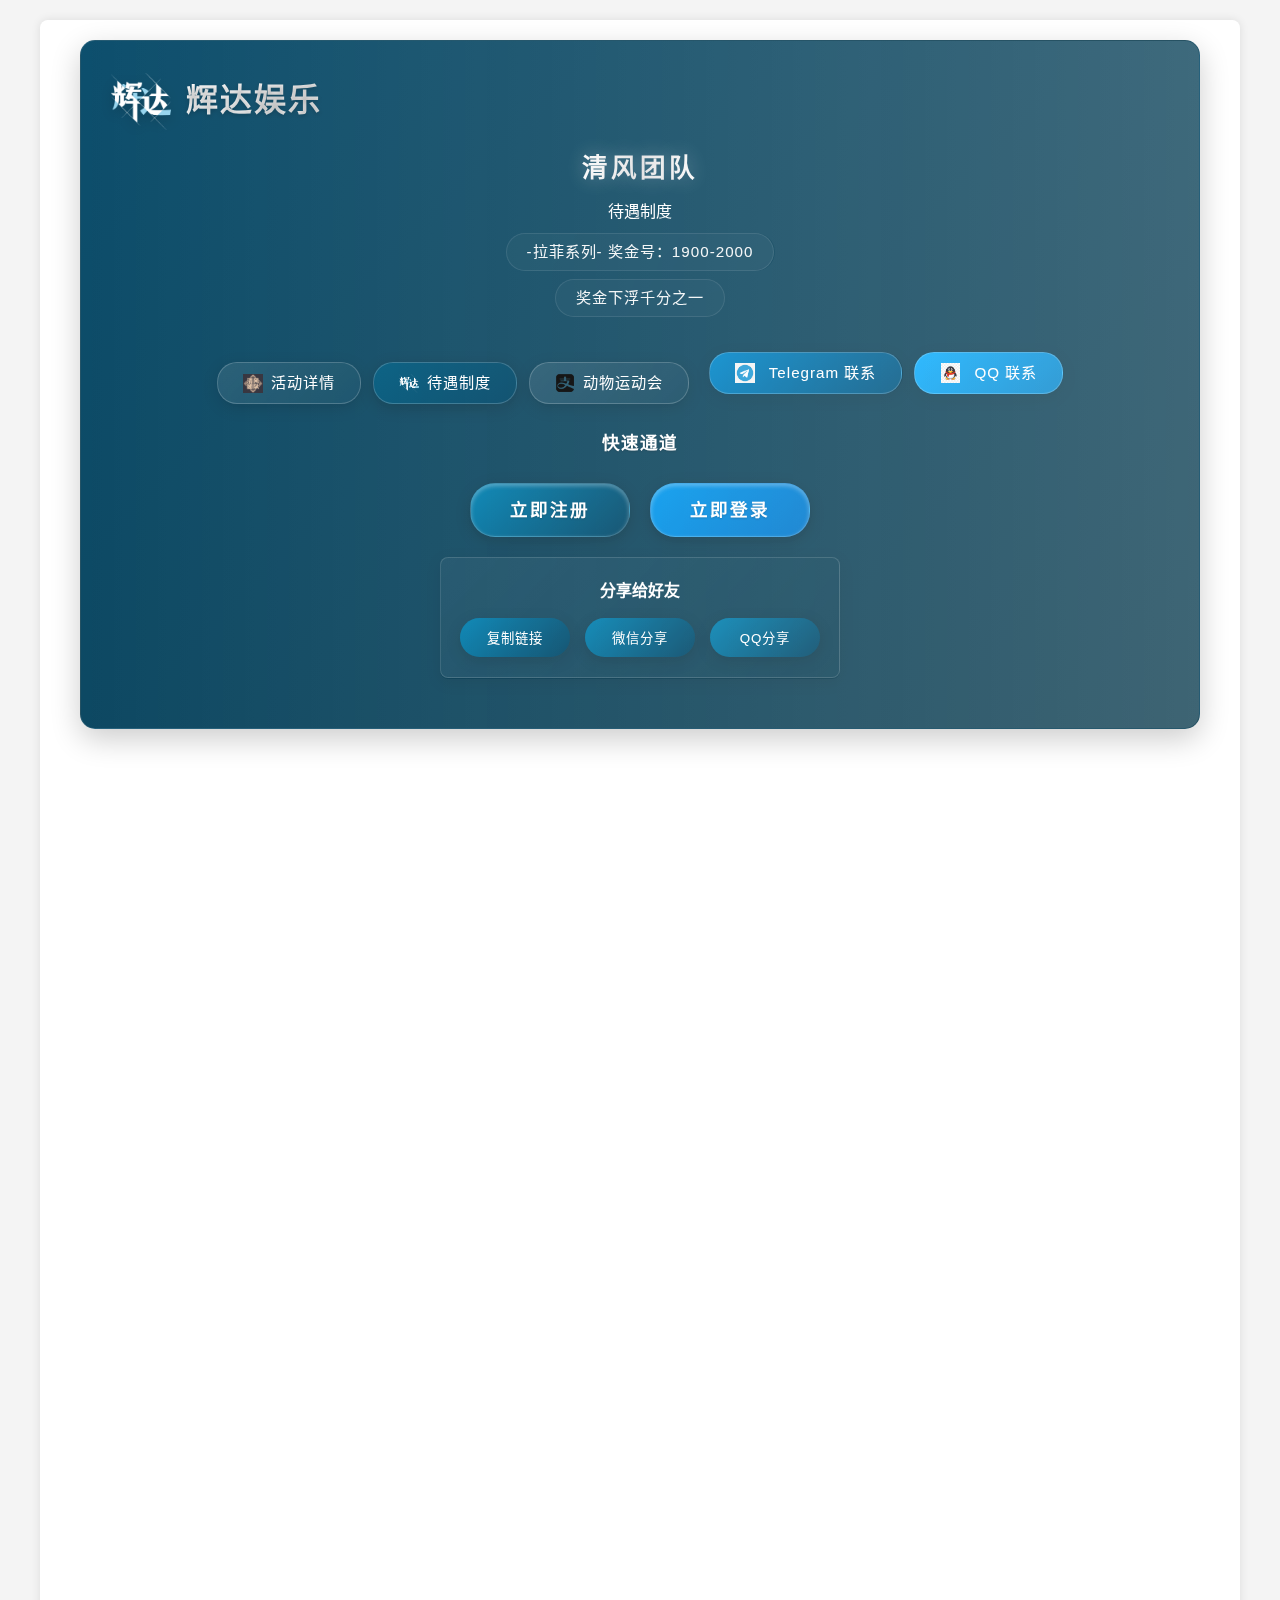
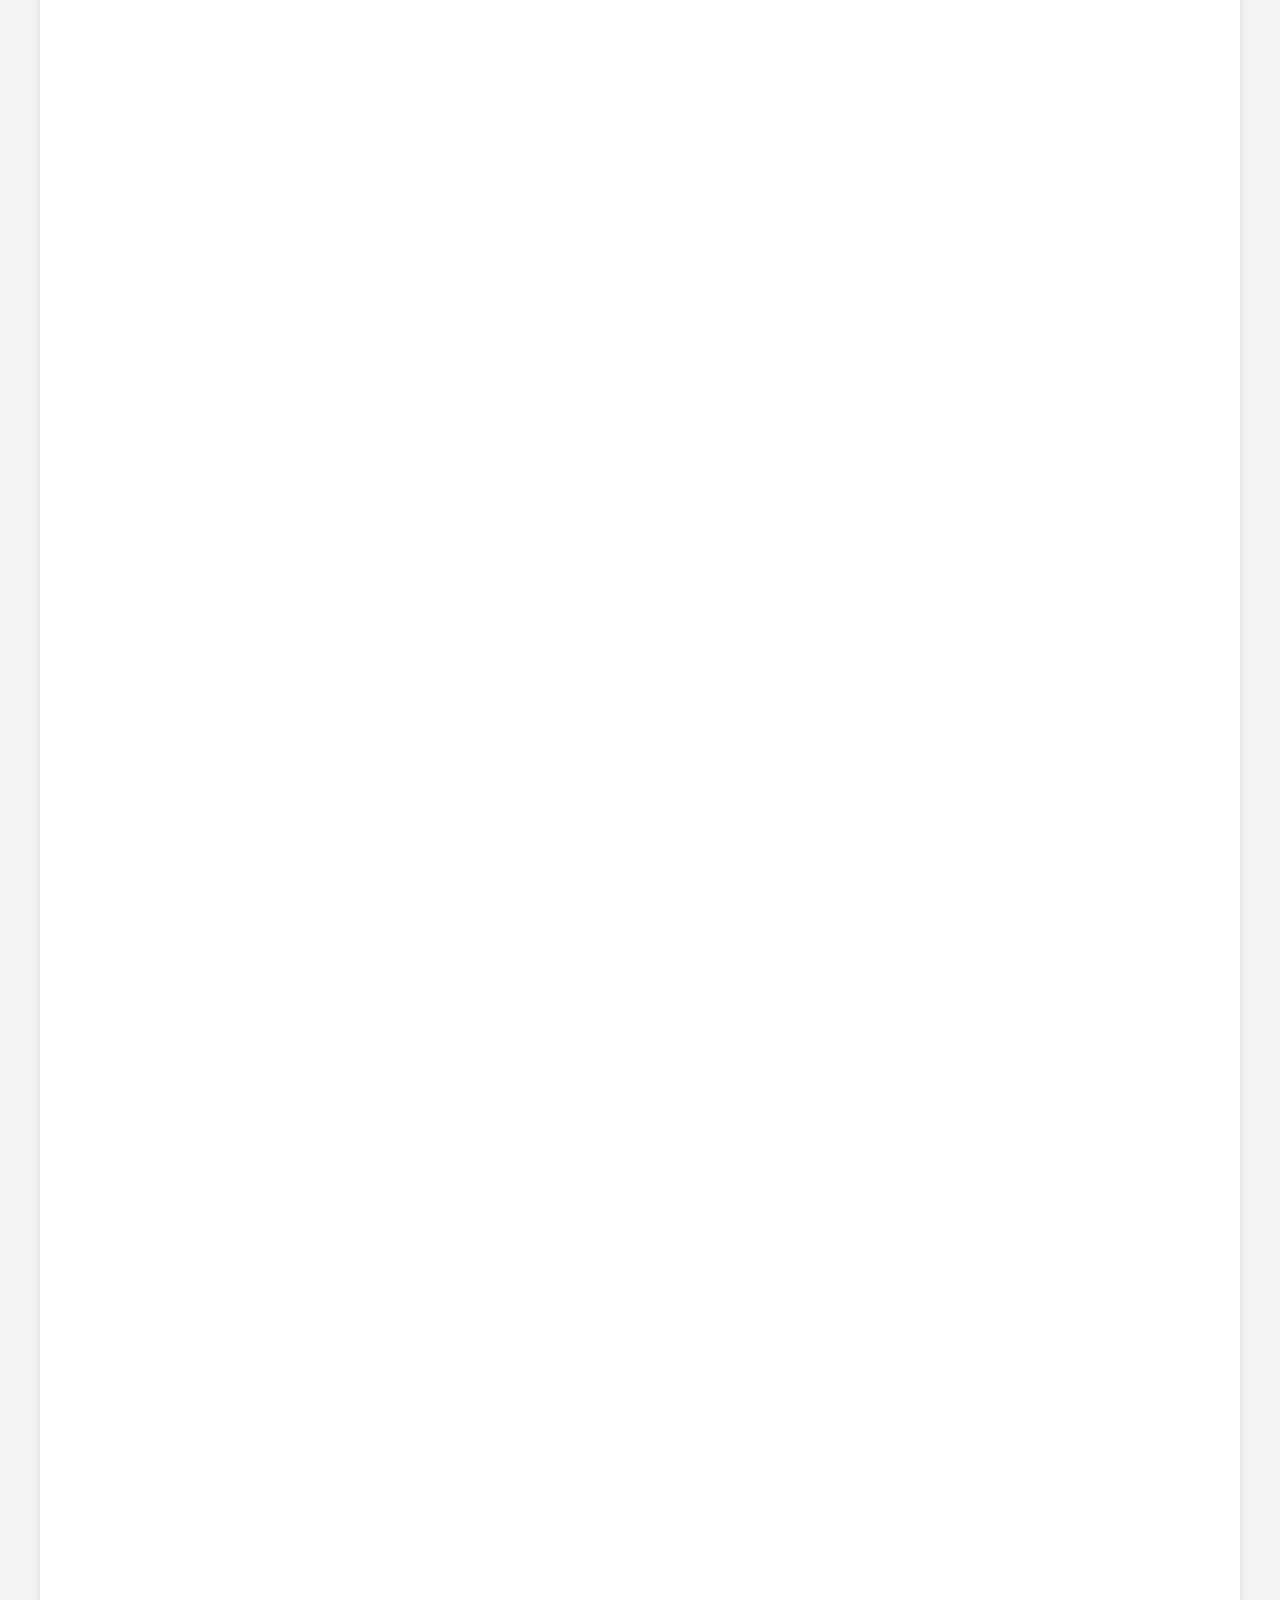
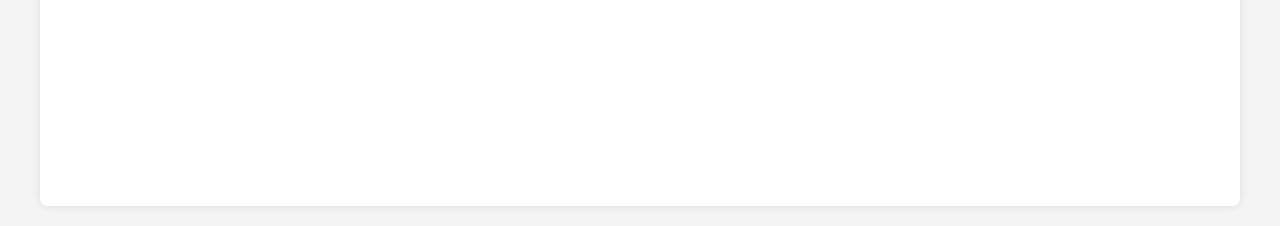
==== commit 2607e4a9: "Add files via upload" ====
--- a/index.html
+++ b/index.html
@@ -137,115 +137,123 @@
                 <div class="card medium">
                     <h3>代理半月分红</h3>
                     <div class="table-wrapper">
-                        <table class="green-table">
-                            <tr>
-                                <th>销量(万)</th>
-                                <th>亏损(万)</th>
-                                <th>有效人数</th>
-                                <th>发放比例</th>
-                            </tr>
-                            <tr>
-                                <td>30</td>
-                                <td>0</td>
-                                <td>3</td>
-                                <td>15%</td>
-                            </tr>
-                            <tr>
-                                <td>60</td>
-                                <td>0</td>
-                                <td>5</td>
-                                <td>18%</td>
-                            </tr>
-                            <tr>
-                                <td>120</td>
-                                <td>0</td>
-                                <td>8</td>
-                                <td>20%</td>
-                            </tr>
-                            <tr>
-                                <td>250</td>
-                                <td>0</td>
-                                <td>10</td>
-                                <td>21%</td>
-                            </tr>
-                            <tr>
-                                <td>500</td>
-                                <td>0</td>
-                                <td>12</td>
-                                <td>23%</td>
-                            </tr>
-                            <tr>
-                                <td>800</td>
-                                <td>0</td>
-                                <td>15</td>
-                                <td>24%</td>
-                            </tr>
-                            <tr>
-                                <td>1200</td>
-                                <td>0</td>
-                                <td>18</td>
-                                <td>25%</td>
-                            </tr>
+                        <table class="green-table" aria-label="代理半月分红表">
+                            <thead>
+                                <tr>
+                                    <th scope="col">销量(万)</th>
+                                    <th scope="col">亏损(万)</th>
+                                    <th scope="col">有效人数</th>
+                                    <th scope="col">发放比例</th>
+                                </tr>
+                            </thead>
+                            <tbody>
+                                <tr>
+                                    <td>30</td>
+                                    <td>0</td>
+                                    <td>3</td>
+                                    <td>15%</td>
+                                </tr>
+                                <tr>
+                                    <td>60</td>
+                                    <td>0</td>
+                                    <td>5</td>
+                                    <td>18%</td>
+                                </tr>
+                                <tr>
+                                    <td>120</td>
+                                    <td>0</td>
+                                    <td>8</td>
+                                    <td>20%</td>
+                                </tr>
+                                <tr>
+                                    <td>250</td>
+                                    <td>0</td>
+                                    <td>10</td>
+                                    <td>21%</td>
+                                </tr>
+                                <tr>
+                                    <td>500</td>
+                                    <td>0</td>
+                                    <td>12</td>
+                                    <td>23%</td>
+                                </tr>
+                                <tr>
+                                    <td>800</td>
+                                    <td>0</td>
+                                    <td>15</td>
+                                    <td>24%</td>
+                                </tr>
+                                <tr>
+                                    <td>1200</td>
+                                    <td>0</td>
+                                    <td>18</td>
+                                    <td>25%</td>
+                                </tr>
+                            </tbody>
                         </table>
                     </div>
-                    <div class="note">
+                    <aside class="note">
                         <p>任何层级代理任不发放分红，无需设置销量及人数，已自动定。</p>
                         <p>只需选择最低基本分红比例与提成。</p>
-                        <p class="section-title">彩票分红有效人数说明：</p>
-                        <p>① 当日投注量大于等于1000</p>
-                        <p>② 账户七天内有不少于一次成功充值（包含usdt）转点不计入</p>
-                        <p>③ 七天内有不少于一次提款（包含usdt），或真实亏损大于500元（即扣除该玩家产生的返点，工资后的亏损数额）</p>
+                        <h4 class="section-title">彩票分红有效人数说明：</h4>
+                        <ol>
+                            <li>当日投注量大于等于1000</li>
+                            <li>账户七天内有不少于一次成功充值（包含usdt）转点不计入</li>
+                            <li>七天内有不少于一次提款（包含usdt），或真实亏损大于500元</li>
+                        </ol>
                         <p>①②③同时达标即为有效人数</p>
-                    </div>
+                    </aside>
                 </div>
                 <div class="card medium">
                     <h3>代理半月排名奖励</h3>
-                    <table class="green-table">
-                        <tr>
-                            <th>名次</th>
-                            <th>发放金额</th>
-                        </tr>
-                        <tr>
-                            <td>第1名</td>
-                            <td>60000</td>
-                        </tr>
-                        <tr>
-                            <td>第2名</td>
-                            <td>55000</td>
-                        </tr>
-                        <tr>
-                            <td>第3名</td>
-                            <td>50000</td>
-                        </tr>
-                        <tr>
-                            <td>第4名</td>
-                            <td>45000</td>
-                        </tr>
-                        <tr>
-                            <td>第5名</td>
-                            <td>40000</td>
-                        </tr>
-                        <tr>
-                            <td>第6名</td>
-                            <td>35000</td>
-                        </tr>
-                        <tr>
-                            <td>第7名</td>
-                            <td>30000</td>
-                        </tr>
-                        <tr>
-                            <td>第8名</td>
-                            <td>25000</td>
-                        </tr>
-                        <tr>
-                            <td>第9名</td>
-                            <td>20000</td>
-                        </tr>
-                        <tr>
-                            <td>第10名</td>
-                            <td>15000</td>
-                        </tr>
-                    </table>
+                    <div class="table-responsive">
+                        <table class="green-table" aria-label="代理半月排名奖励表">
+                            <tr>
+                                <th>名次</th>
+                                <th>发放金额</th>
+                            </tr>
+                            <tr>
+                                <td>第1名</td>
+                                <td>60000</td>
+                            </tr>
+                            <tr>
+                                <td>第2名</td>
+                                <td>55000</td>
+                            </tr>
+                            <tr>
+                                <td>第3名</td>
+                                <td>50000</td>
+                            </tr>
+                            <tr>
+                                <td>第4名</td>
+                                <td>45000</td>
+                            </tr>
+                            <tr>
+                                <td>第5名</td>
+                                <td>40000</td>
+                            </tr>
+                            <tr>
+                                <td>第6名</td>
+                                <td>35000</td>
+                            </tr>
+                            <tr>
+                                <td>第7名</td>
+                                <td>30000</td>
+                            </tr>
+                            <tr>
+                                <td>第8名</td>
+                                <td>25000</td>
+                            </tr>
+                            <tr>
+                                <td>第9名</td>
+                                <td>20000</td>
+                            </tr>
+                            <tr>
+                                <td>第10名</td>
+                                <td>15000</td>
+                            </tr>
+                        </table>
+                    </div>
                     <div class="note">
                         <p>全代理一起排名，只针对直属下级投注排名的数额</p>
                         <p>满足两项条件：</p>
--- a/styles.css
+++ b/styles.css
@@ -55,6 +55,8 @@
     padding: 20px;
     background-color: #f9f9f9;
     border-radius: 5px;
+    max-width: 800px;
+    margin: 0 auto;
 }
 
 iframe {
@@ -1785,7 +1787,7 @@
 
 /* 优化视频容器 */
 .video-container {
-    padding: 25px;
+    padding: 15px;
     background: #f8f9fa;
     position: relative;
 }
@@ -1795,8 +1797,8 @@
     margin: 0 auto;
     max-width: 100%;
     border: 1px solid rgba(0,0,0,0.1);
-    border-radius: 8px;
-    box-shadow: 0 4px 15px rgba(0,0,0,0.05);
+    border-radius: 12px;
+    box-shadow: 0 4px 20px rgba(0,0,0,0.1);
     transition: transform 0.3s ease;
 }
 
@@ -2018,6 +2020,9 @@
     display: flex;
     flex-direction: column;
     gap: 10px;
+    max-height: 400px;
+    overflow-y: auto;
+    padding: 15px;
 }
 
 .history-item {
@@ -2282,3 +2287,215 @@
         font-size: 0.95em;
     }
 }
+
+/* 添加响应式表格容器样式 */
+.table-responsive {
+    width: 100%;
+    overflow-x: auto;
+    -webkit-overflow-scrolling: touch;
+    margin-bottom: 1rem;
+}
+
+/* 移动端适配 */
+@media screen and (max-width: 768px) {
+    .table-responsive {
+        display: block;
+    }
+    
+    .table-responsive .green-table {
+        margin-bottom: 0;
+    }
+}
+
+/* 移动端优化样式 */
+@media (max-width: 768px) {
+    /* 容器padding调整 */
+    .container {
+        padding: 10px;
+    }
+    
+    /* 头部样式调整 */
+    .header {
+        padding: 15px;
+    }
+    
+    /* logo大小调整 */
+    .alipay-logo {
+        width: 32px;
+        height: 32px;
+    }
+    
+    /* 导航按钮堆叠 */
+    .mobile-stack {
+        flex-direction: column;
+        gap: 10px;
+    }
+    
+    /* 视频容器高度自适应 */
+    .video-container iframe {
+        height: 250px;
+    }
+    
+    /* 历史记录横向滚动 */
+    .mobile-scroll {
+        overflow-x: auto;
+        white-space: nowrap;
+        padding-bottom: 10px;
+    }
+    
+    /* 统计数据网格自适应 */
+    .mobile-wrap {
+        grid-template-columns: repeat(auto-fill, minmax(80px, 1fr));
+        gap: 8px;
+    }
+    
+    /* 动物介绍网格调整 */
+    .mobile-grid {
+        grid-template-columns: repeat(2, 1fr);
+        gap: 10px;
+    }
+    
+    /* 卡片内边距调整 */
+    .api-status-card {
+        padding: 15px;
+    }
+    
+    /* 日期选择器样式调整 */
+    .date-input-container {
+        flex-direction: column;
+        gap: 10px;
+    }
+    
+    .date-input, .date-submit {
+        width: 100%;
+    }
+    
+    /* 结果显示调整 */
+    .result-numbers {
+        font-size: 0.9em;
+    }
+    
+    .animal-letter {
+        width: 24px;
+        height: 24px;
+        font-size: 0.8em;
+    }
+}
+
+/* 添加触摸滚动支持 */
+.mobile-scroll {
+    -webkit-overflow-scrolling: touch;
+    scrollbar-width: none; /* Firefox */
+}
+
+.mobile-scroll::-webkit-scrollbar {
+    display: none; /* Chrome, Safari */
+}
+
+/* 视频容器宽高比设置 */
+.video-aspect-ratio {
+    position: relative;
+    width: 100%;
+    padding-top: 85%; /* 接近1:1的宽高比,让视频内容更完整 */
+    background: #f8f9fa;
+    overflow: hidden;
+}
+
+.video-aspect-ratio iframe {
+    position: absolute;
+    top: 0;
+    left: 0;
+    width: 100%;
+    height: 100%;
+    border: none;
+    border-radius: 12px;
+    box-shadow: 0 4px 20px rgba(0,0,0,0.1);
+    transition: transform 0.3s ease;
+}
+
+/* 优化加载指示器 */
+.video-aspect-ratio .loading-indicator {
+    position: absolute;
+    top: 50%;
+    left: 50%;
+    transform: translate(-50%, -50%);
+    z-index: 1;
+}
+
+/* 错误提示位置调整 */
+.video-aspect-ratio .iframe-error {
+    position: absolute;
+    top: 0;
+    left: 0;
+    width: 100%;
+    height: 100%;
+    display: flex;
+    flex-direction: column;
+    align-items: center;
+    justify-content: center;
+    background: #f8f9fa;
+    border-radius: 12px;
+}
+
+/* 移动端优化 */
+@media (max-width: 768px) {
+    .video-aspect-ratio {
+        padding-top: 100%; /* 1:1 宽高比,在手机上显示完整内容 */
+    }
+}
+
+/* 平板端优化 */
+@media (min-width: 769px) and (max-width: 1024px) {
+    .video-aspect-ratio {
+        padding-top: 90%; /* 接近1:1的宽高比 */
+    }
+}
+
+/* 历史记录容器样式优化 */
+.histories-container {
+    max-height: 400px;
+    overflow-y: auto;
+    padding: 15px;
+}
+
+/* 查看更多按钮样式 */
+.view-more {
+    text-align: center;
+    padding: 15px 0;
+    border-top: 1px solid rgba(0,0,0,0.05);
+}
+
+.view-more-btn {
+    background: var(--primary-color);
+    color: white;
+    border: none;
+    padding: 8px 20px;
+    border-radius: 20px;
+    cursor: pointer;
+    font-size: 0.9em;
+    transition: all 0.3s ease;
+}
+
+.view-more-btn:hover {
+    background: var(--primary-dark);
+    transform: translateY(-2px);
+    box-shadow: 0 4px 12px rgba(0,0,0,0.15);
+}
+
+/* 移动端优化 */
+@media (max-width: 768px) {
+    .histories-container {
+        max-height: 300px;
+        padding: 10px;
+    }
+    
+    /* 优化移动端滚动条 */
+    .histories-container::-webkit-scrollbar {
+        width: 4px;
+    }
+    
+    .histories-container::-webkit-scrollbar-thumb {
+        background: rgba(0,0,0,0.2);
+        border-radius: 4px;
+    }
+}
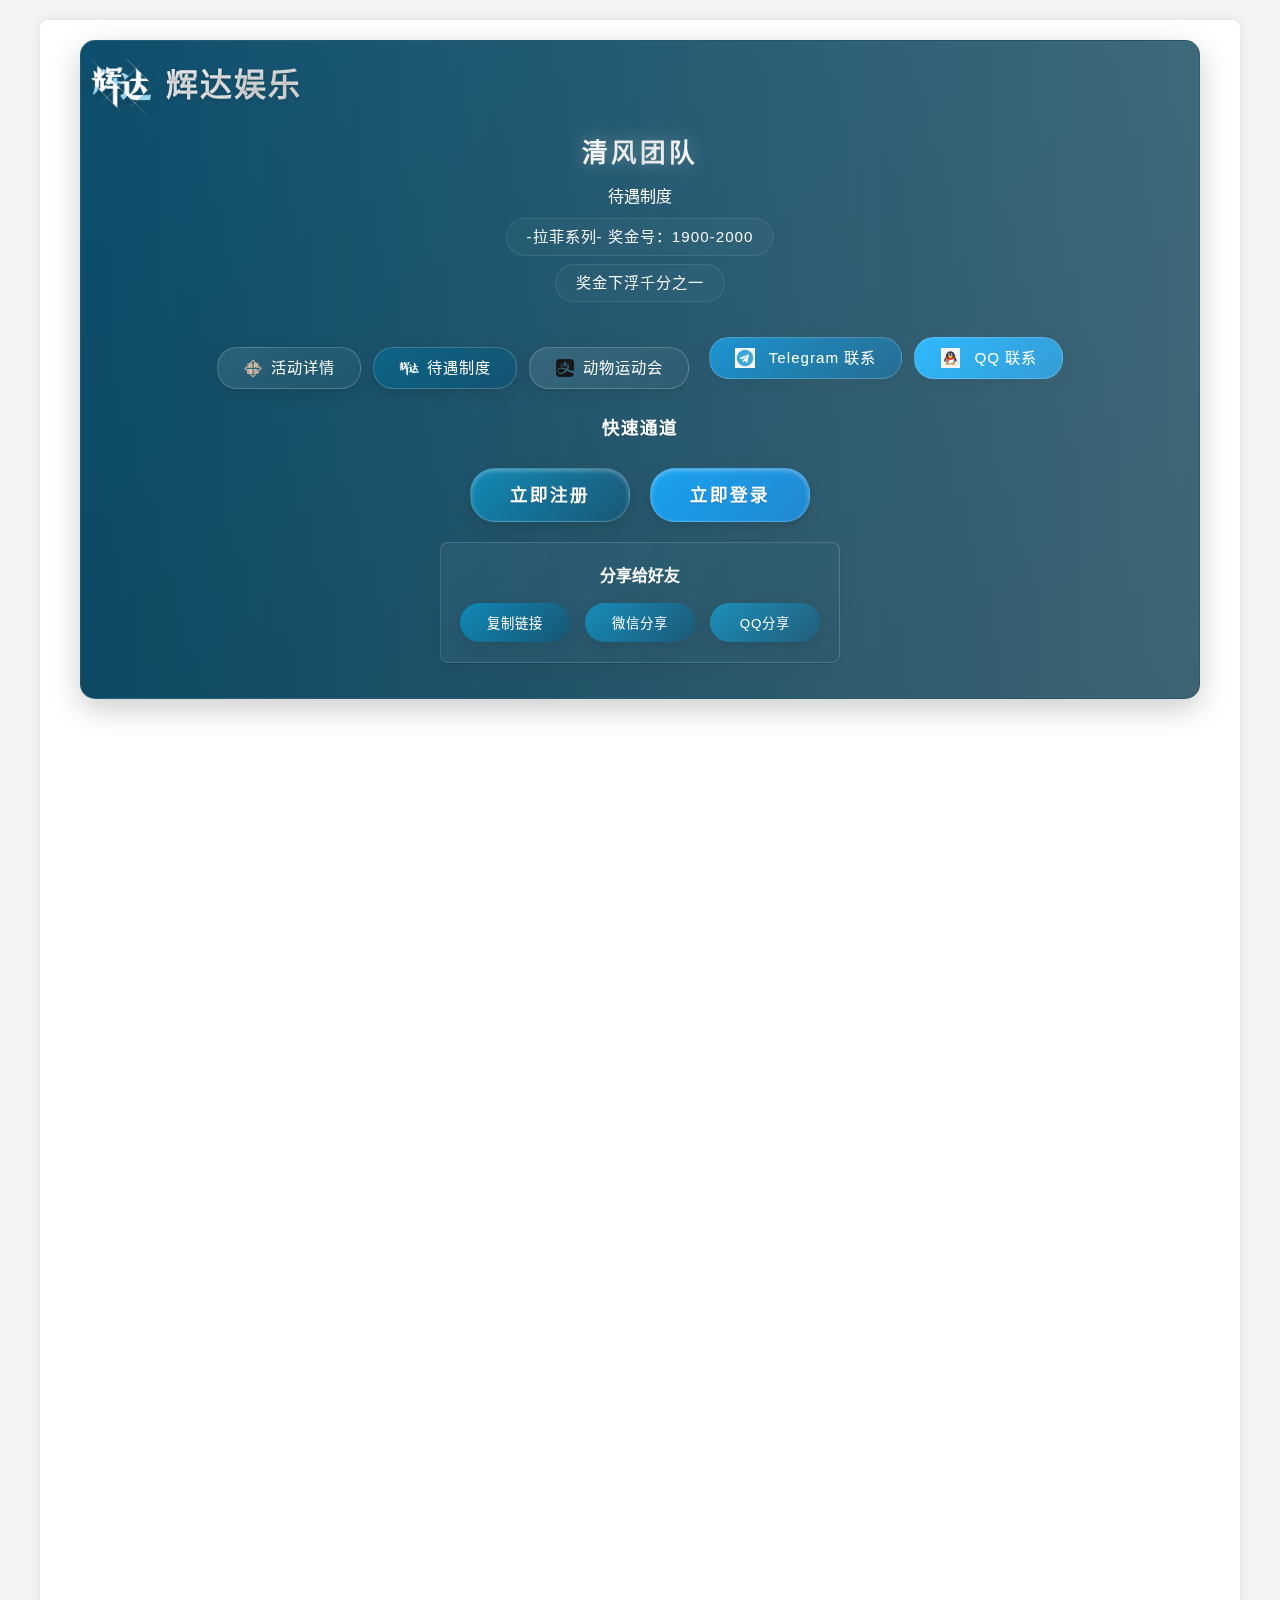
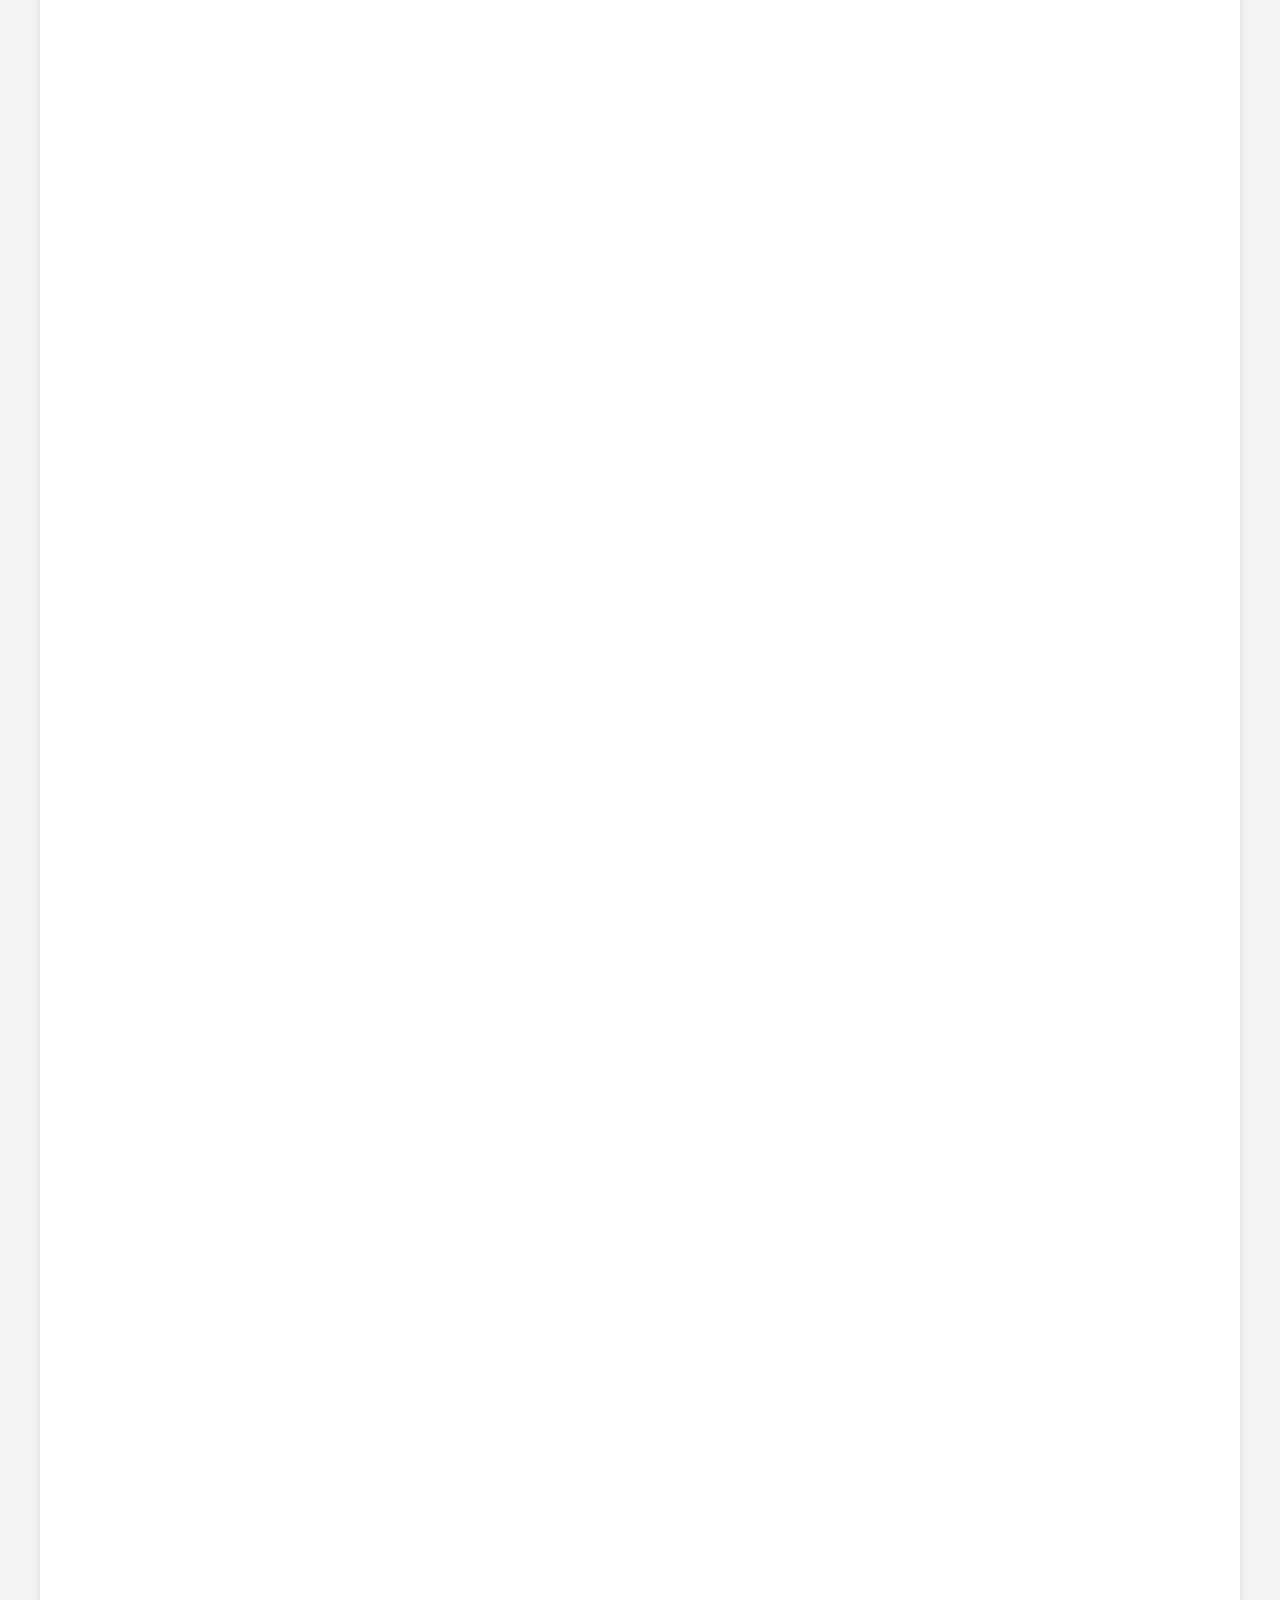
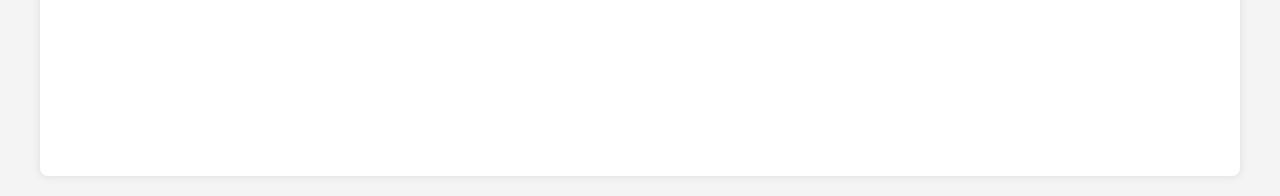
==== commit e923fed1: "Add files via upload" ====
--- a/index.html
+++ b/index.html
@@ -51,7 +51,7 @@
                         <div class="icon"></div>
                         <span>Telegram 联系</span>
                     </a>
-                    <a href="tencent://message/?uin=2022054526&Site=&Menu=yes" class="contact-item qq">
+                    <a href="tencent://message/?uin=2054526&Site=&Menu=yes" class="contact-item qq">
                         <div class="icon"></div>
                         <span>QQ 联系</span>
                     </a>
--- a/styles.css
+++ b/styles.css
@@ -93,7 +93,9 @@
 
 @media (max-width: 768px) {
     .container {
-        padding: 10px;
+        padding: 0;
+        box-shadow: none;
+        background: transparent;
     }
     
     iframe {
@@ -106,7 +108,7 @@
     text-align: center;
     color: white;
     margin: 0 auto 20px;
-    padding: 30px;
+    padding: 15px 10px;
     background: linear-gradient(135deg, 
         rgba(0,70,102,0.95) 0%, 
         rgba(0,51,71,0.95) 100%
@@ -279,8 +281,10 @@
 /* 响应式调整 */
 @media (max-width: 768px) {
     .header {
-        padding: 20px;
-        margin: 10px;
+        padding: 15px 10px;
+        margin: 0 0 10px 0;
+        width: 100%;
+        border-radius: 0;
     }
     
     .logo {
@@ -1346,7 +1350,9 @@
 
 @media (max-width: 768px) {
     .container {
-        padding: 0 15px;
+        padding: 0;
+        box-shadow: none;
+        background: transparent;
     }
     
     .links-grid {
@@ -1436,8 +1442,10 @@
     }
 
     .header {
-        margin: 10px;
-        padding: 15px;
+        padding: 15px 10px;
+        margin: 0 0 10px 0;
+        width: 100%;
+        border-radius: 0;
     }
 
     .title-group {
@@ -1787,7 +1795,7 @@
 
 /* 优化视频容器 */
 .video-container {
-    padding: 15px;
+    padding: 10px;
     background: #f8f9fa;
     position: relative;
 }
@@ -1896,16 +1904,15 @@
 /* 响应式优化 */
 @media (max-width: 768px) {
     .api-status-container {
+        padding: 0 10px;
+    }
+
+    .status-overview {
         padding: 15px;
-        gap: 15px;
-    }
-
-    .status-overview {
-        padding: 15px 20px;
     }
 
     .video-container {
-        padding: 15px;
+        padding: 10px;
     }
 
     .history-item {
@@ -2265,7 +2272,8 @@
 
 /* 时间显示样式 */
 .current-time-container {
-    margin: 15px 0;
+    margin: 10px 0;
+    width: calc(100% - 20px);
     padding: 10px 20px;
     background: rgba(255,255,255,0.1);
     border-radius: 20px;
@@ -2311,12 +2319,17 @@
 @media (max-width: 768px) {
     /* 容器padding调整 */
     .container {
-        padding: 10px;
+        padding: 0;
+        box-shadow: none;
+        background: transparent;
     }
     
     /* 头部样式调整 */
     .header {
-        padding: 15px;
+        padding: 15px 10px;
+        margin: 0 0 10px 0;
+        width: 100%;
+        border-radius: 0;
     }
     
     /* logo大小调整 */
@@ -2357,13 +2370,16 @@
     
     /* 卡片内边距调整 */
     .api-status-card {
-        padding: 15px;
+        padding: 0;
+        margin-bottom: 15px;
+        border-radius: 12px;
     }
     
     /* 日期选择器样式调整 */
     .date-input-container {
         flex-direction: column;
         gap: 10px;
+        padding: 0 10px;
     }
     
     .date-input, .date-submit {
@@ -2499,3 +2515,122 @@
         border-radius: 4px;
     }
 }
+
+/* 优化移动端内容间距 */
+@media (max-width: 768px) {
+    .section-header {
+        padding: 10px 15px;
+        margin: 0;
+        border-bottom: 1px solid rgba(0,0,0,0.05);
+    }
+    
+    .history-item {
+        padding: 12px;
+        margin: 8px 0;
+        border-radius: 8px;
+        background: #f8f9fa;
+    }
+    
+    .stat-item {
+        padding: 10px;
+        margin: 4px;
+        border-radius: 8px;
+    }
+    
+    body {
+        padding: 0;
+        background-color: #f4f4f4;
+    }
+}
+
+/* 移动端布局优化 */
+@media (max-width: 768px) {
+    /* 整体容器调整 */
+    .container {
+        padding: 0;
+        margin: 0;
+        width: 100%;
+        box-shadow: none;
+        background: transparent;
+    }
+
+    /* API状态容器调整 */
+    .api-status-container {
+        padding: 0;
+        margin: 0;
+    }
+
+    /* 卡片样式统一 */
+    .api-status-card {
+        margin: 10px;
+        border-radius: 12px;
+        overflow: hidden;
+    }
+
+    /* 历史记录容器优化 */
+    .history-results {
+        max-height: 250px;
+        overflow-y: auto;
+        background: white;
+        margin: 10px;
+        border-radius: 12px;
+    }
+
+    /* 视频容器优化 */
+    .video-container {
+        margin: 10px;
+        border-radius: 12px;
+        overflow: hidden;
+    }
+
+    /* 历史记录项样式 */
+    .history-item {
+        padding: 10px 15px;
+        border-bottom: 1px solid rgba(0,0,0,0.05);
+        margin: 0;
+    }
+
+    /* 移动端头部导航优化 */
+    .nav-buttons.mobile-stack {
+        padding: 10px;
+        gap: 8px;
+    }
+
+    /* 状态概览调整 */
+    .status-overview {
+        padding: 12px 15px;
+        margin: 0;
+        border-bottom: 1px solid rgba(0,0,0,0.05);
+    }
+
+    /* 游戏介绍部分优化 */
+    .game-intro {
+        margin: 10px;
+    }
+
+    /* 动物网格优化 */
+    .animals-grid.mobile-grid {
+        padding: 10px;
+        gap: 8px;
+        grid-template-columns: repeat(3, 1fr);
+    }
+}
+
+/* 视频容器宽高比优化 */
+.video-aspect-ratio {
+    position: relative;
+    width: 100%;
+    padding-top: 75%;
+    background: #f8f9fa;
+    overflow: hidden;
+}
+
+/* 历史记录滚动条美化 */
+.history-results::-webkit-scrollbar {
+    width: 4px;
+}
+
+.history-results::-webkit-scrollbar-thumb {
+    background: rgba(0,0,0,0.1);
+    border-radius: 4px;
+}
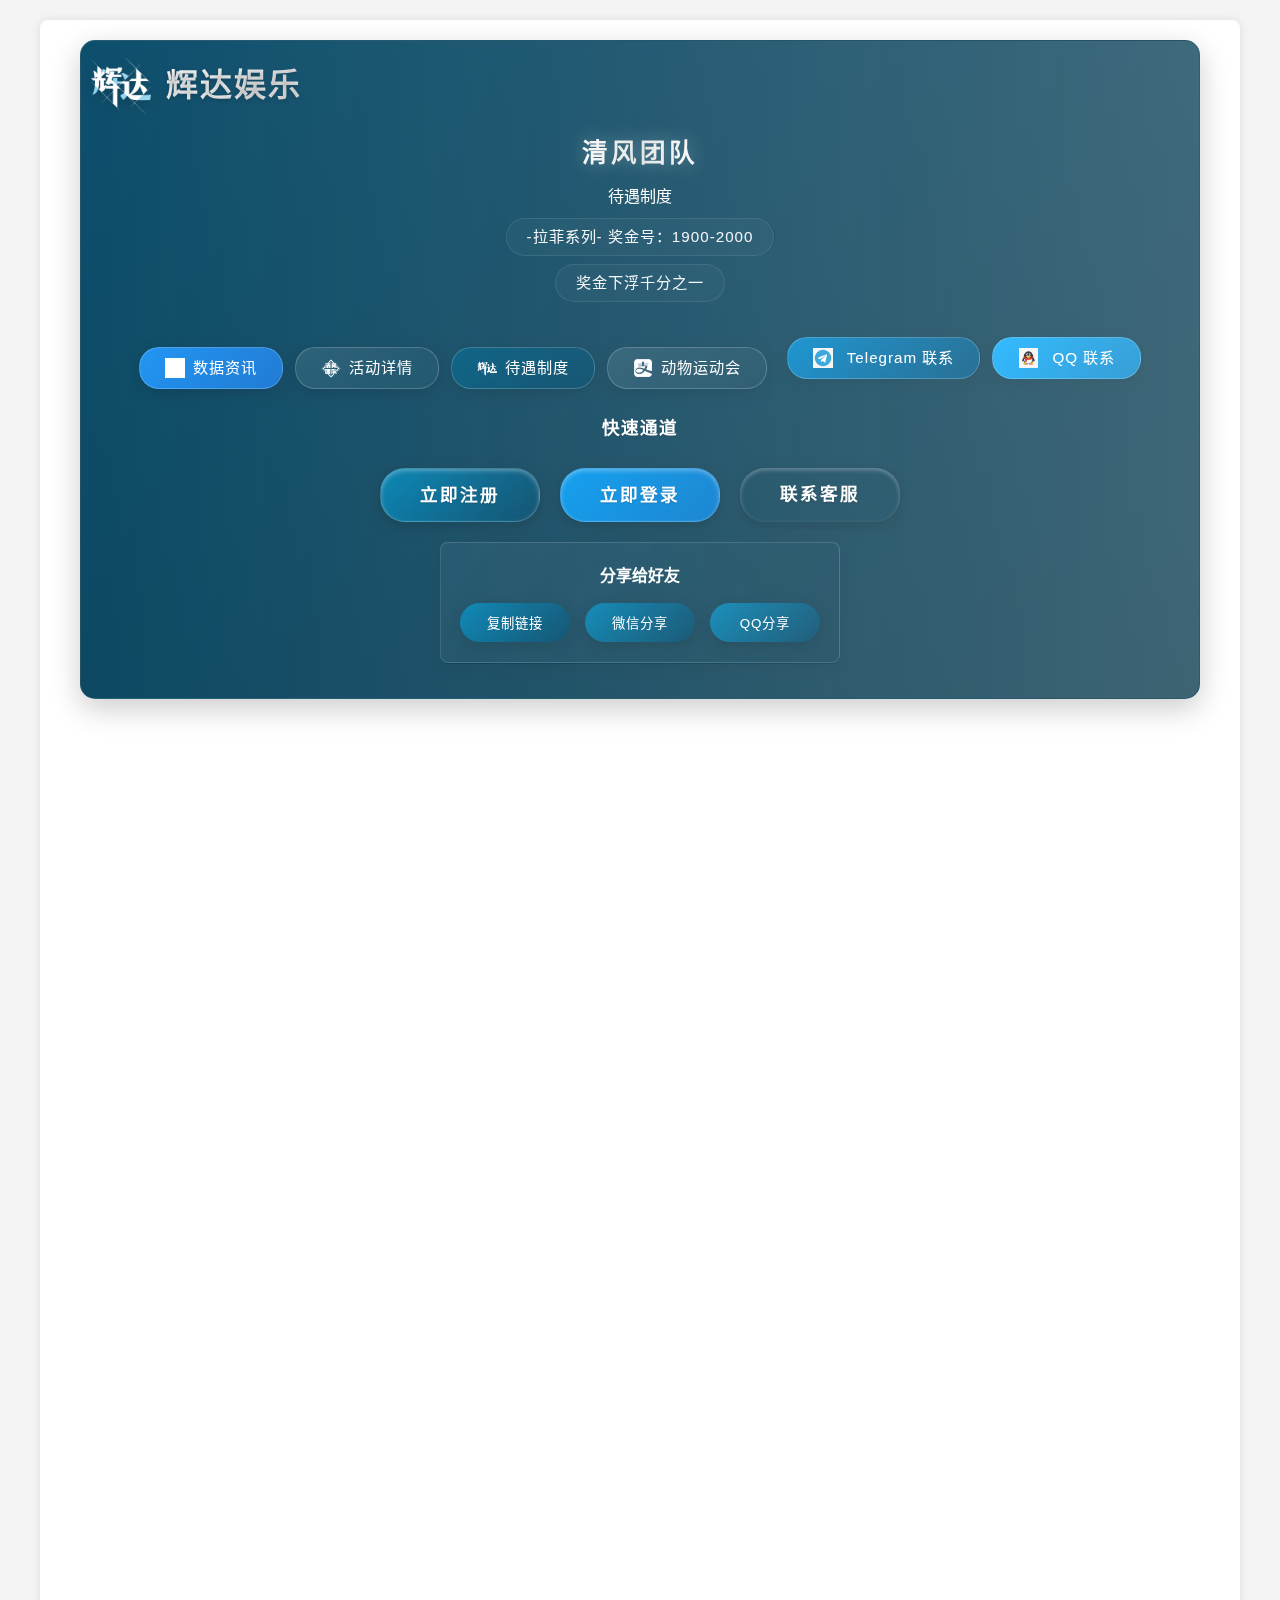
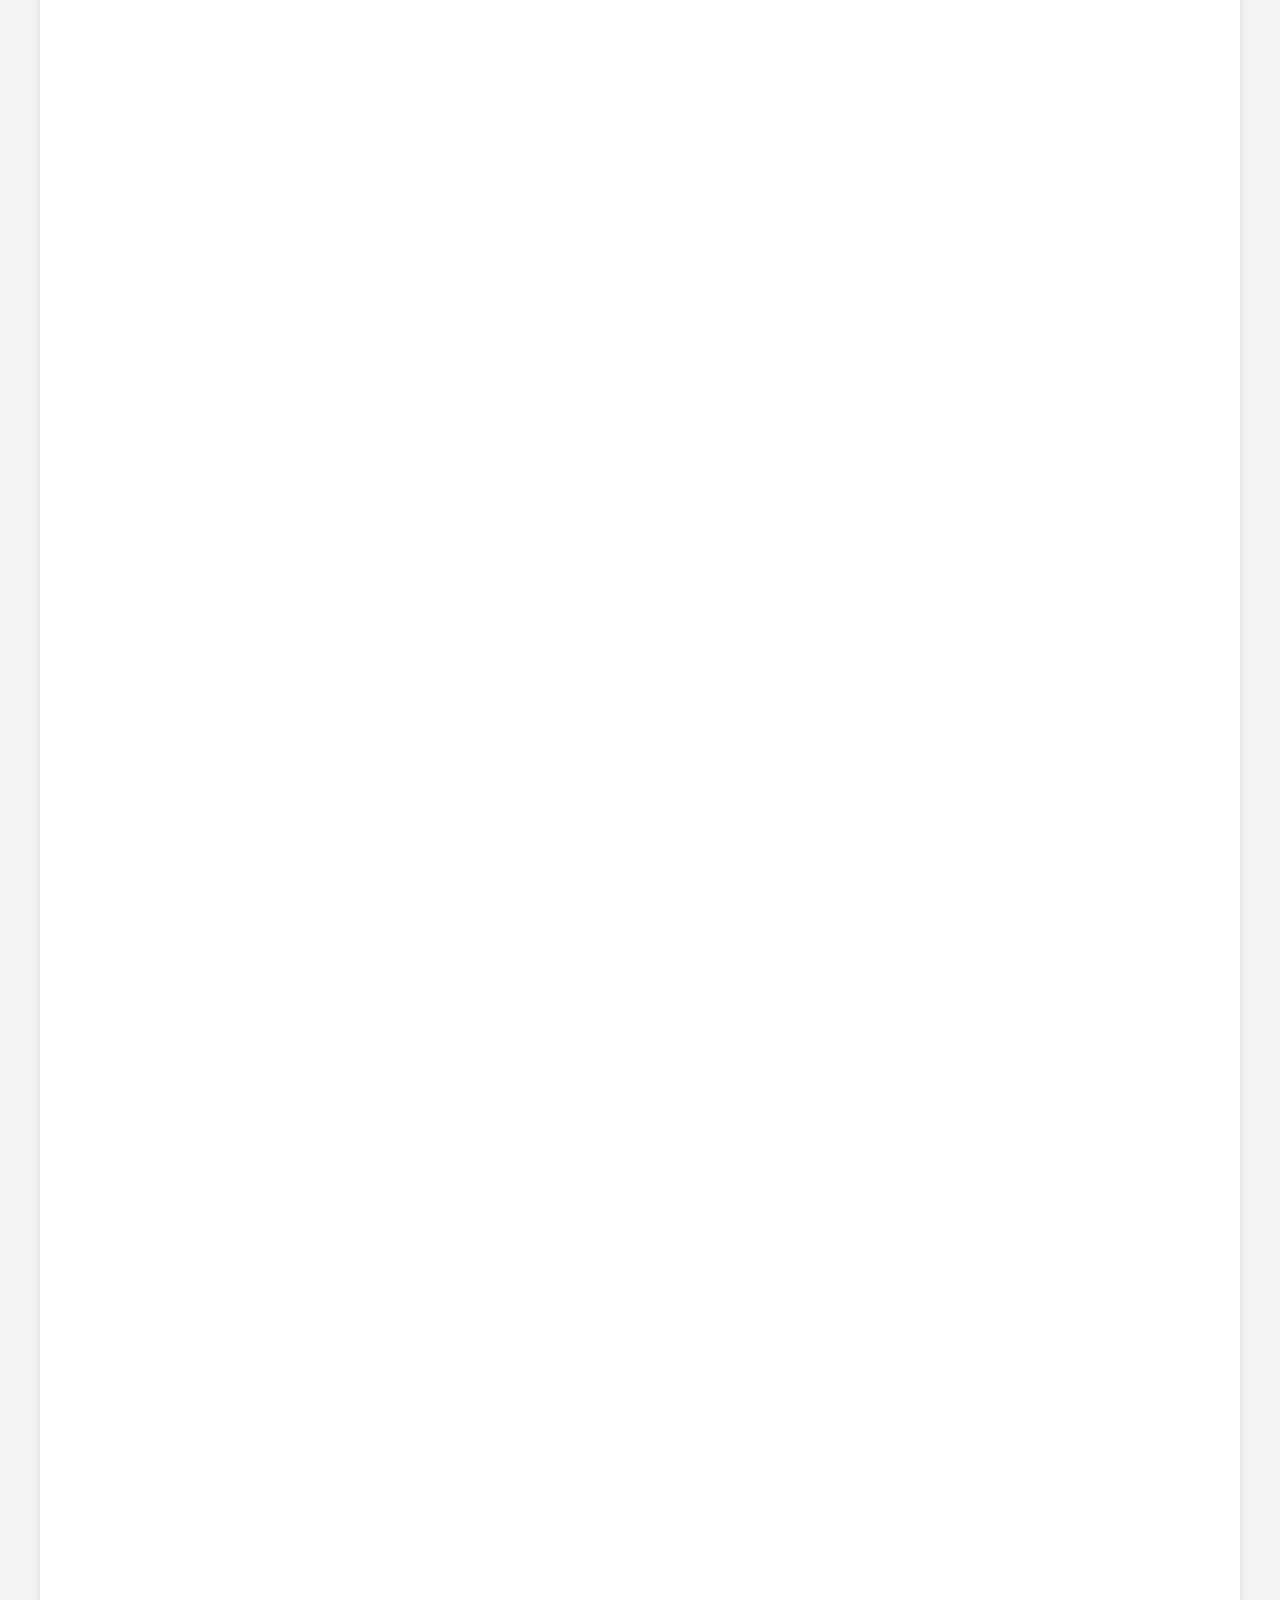
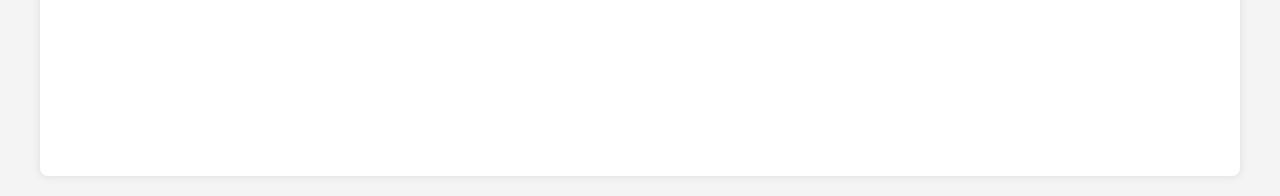
==== commit e23c85e0: "Add files via upload" ====
--- a/index.html
+++ b/index.html
@@ -33,6 +33,11 @@
             <!-- 导航和联系方式按钮组 -->
             <div class="nav-contact-container">
                 <div class="nav-buttons">
+                    <!-- 添加数据资讯按钮 -->
+                    <a href="data-info.html" class="nav-btn data-info">
+                        <img src="images/data-icon.png" alt="" class="btn-icon">
+                        数据资讯
+                    </a>
                     <a href="activity.html" class="nav-btn">
                         <img src="images/清风团队LOGO.png" alt="" class="btn-icon">
                         活动详情
@@ -51,7 +56,7 @@
                         <div class="icon"></div>
                         <span>Telegram 联系</span>
                     </a>
-                    <a href="tencent://message/?uin=2054526&Site=&Menu=yes" class="contact-item qq">
+                    <a href="mqqwpa://im/chat?chat_type=wpa&uin=2022054526&version=1&src_type=web" target="_blank" class="contact-item qq">
                         <div class="icon"></div>
                         <span>QQ 联系</span>
                     </a>
@@ -67,6 +72,9 @@
                         </a>
                         <a href="https://888.hdna57.com" target="_blank" class="link-btn login">
                             立即登录
+                        </a>
+                        <a href="mqqwpa://im/chat?chat_type=wpa&uin=2022054526&version=1&src_type=web" target="_blank" class="link-btn qq">
+                            联系客服
                         </a>
                     </div>
                 </div>
--- a/styles.css
+++ b/styles.css
@@ -192,6 +192,47 @@
     flex-wrap: wrap;
 }
 
+/* 添加数据资讯按钮特殊样式 */
+.nav-btn.data-info {
+    background: linear-gradient(135deg, #2196F3, #1976D2);
+    border: 1px solid rgba(255,255,255,0.2);
+    position: relative;
+    overflow: hidden;
+}
+
+.nav-btn.data-info:hover {
+    background: linear-gradient(135deg, #1E88E5, #1565C0);
+    transform: translateY(-2px);
+    box-shadow: 0 4px 15px rgba(33,150,243,0.3);
+}
+
+/* 添加闪光效果 */
+.nav-btn.data-info::after {
+    content: '';
+    position: absolute;
+    top: -50%;
+    left: -50%;
+    width: 200%;
+    height: 200%;
+    background: linear-gradient(
+        45deg,
+        transparent,
+        rgba(255,255,255,0.1),
+        transparent
+    );
+    transform: rotate(45deg);
+    animation: shine 3s infinite;
+}
+
+@keyframes shine {
+    0% {
+        transform: translateX(-100%) rotate(45deg);
+    }
+    100% {
+        transform: translateX(100%) rotate(45deg);
+    }
+}
+
 .nav-btn {
     display: flex;
     align-items: center;
@@ -205,18 +246,26 @@
     transition: all 0.3s ease;
     min-width: 140px;
     justify-content: center;
+    backdrop-filter: blur(5px);
+    box-shadow: 0 4px 15px rgba(0,0,0,0.15);
 }
 
 .nav-btn.active {
-    background: rgba(255,255,255,0.2);
-    border-color: rgba(255,255,255,0.3);
-    box-shadow: 0 4px 15px rgba(0,0,0,0.2);
+    background: linear-gradient(135deg, var(--primary-color) 0%, var(--primary-dark) 100%);
+    border: 1px solid rgba(255,255,255,0.2);
 }
 
 .nav-btn:hover {
     background: rgba(255,255,255,0.2);
     transform: translateY(-2px);
     box-shadow: 0 4px 15px rgba(0,0,0,0.2);
+    filter: brightness(1.1);
+}
+
+.nav-btn:active {
+    transform: translateY(1px);
+    box-shadow: 0 2px 8px rgba(0,0,0,0.1);
+    filter: brightness(0.95);
 }
 
 /* 按钮图标样式 */
@@ -224,6 +273,7 @@
     width: 20px;
     height: 20px;
     object-fit: contain;
+    filter: brightness(0) invert(1);
 }
 
 /* 响应式调整 */
@@ -231,11 +281,13 @@
     .nav-buttons {
         flex-direction: column;
         gap: 10px;
+        padding: 0 15px;
     }
     
     .nav-btn {
         width: 100%;
         padding: 10px 20px;
+        font-size: 0.95em;
     }
     
     .btn-icon {
@@ -2634,3 +2686,47 @@
     background: rgba(0,0,0,0.1);
     border-radius: 4px;
 }
+
+/* 文章内容样式 */
+.article-content {
+    padding: 20px;
+    line-height: 1.8;
+}
+
+.article-meta {
+    margin-bottom: 20px;
+    padding-bottom: 15px;
+    border-bottom: 1px solid rgba(0,0,0,0.1);
+    color: #666;
+    font-size: 0.9em;
+}
+
+.article-meta span {
+    margin-right: 15px;
+}
+
+.article-paragraphs p {
+    margin-bottom: 15px;
+    text-indent: 2em;
+    color: #333;
+}
+
+.article-paragraphs p:last-child {
+    margin-bottom: 0;
+}
+
+/* 响应式调整 */
+@media (max-width: 768px) {
+    .article-content {
+        padding: 15px;
+    }
+    
+    .article-meta {
+        flex-direction: column;
+        gap: 5px;
+    }
+    
+    .article-meta span {
+        display: block;
+    }
+}
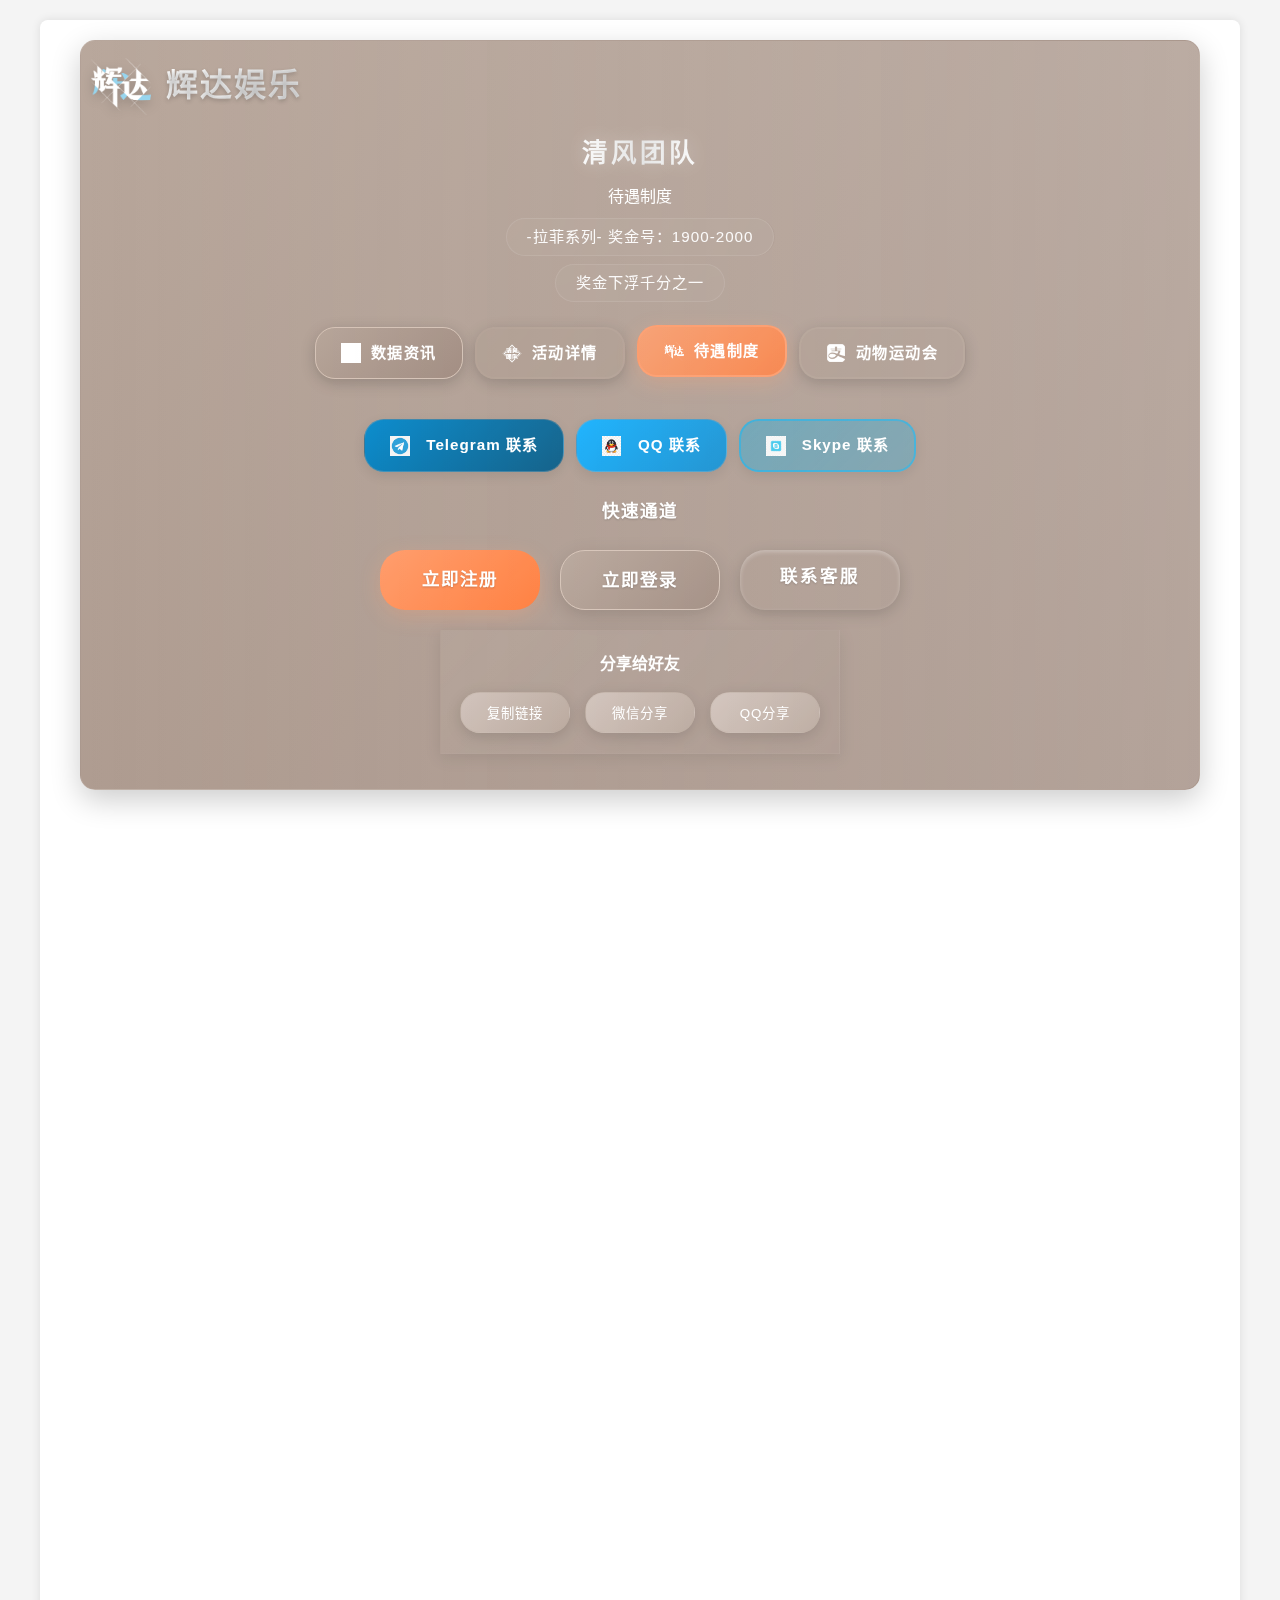
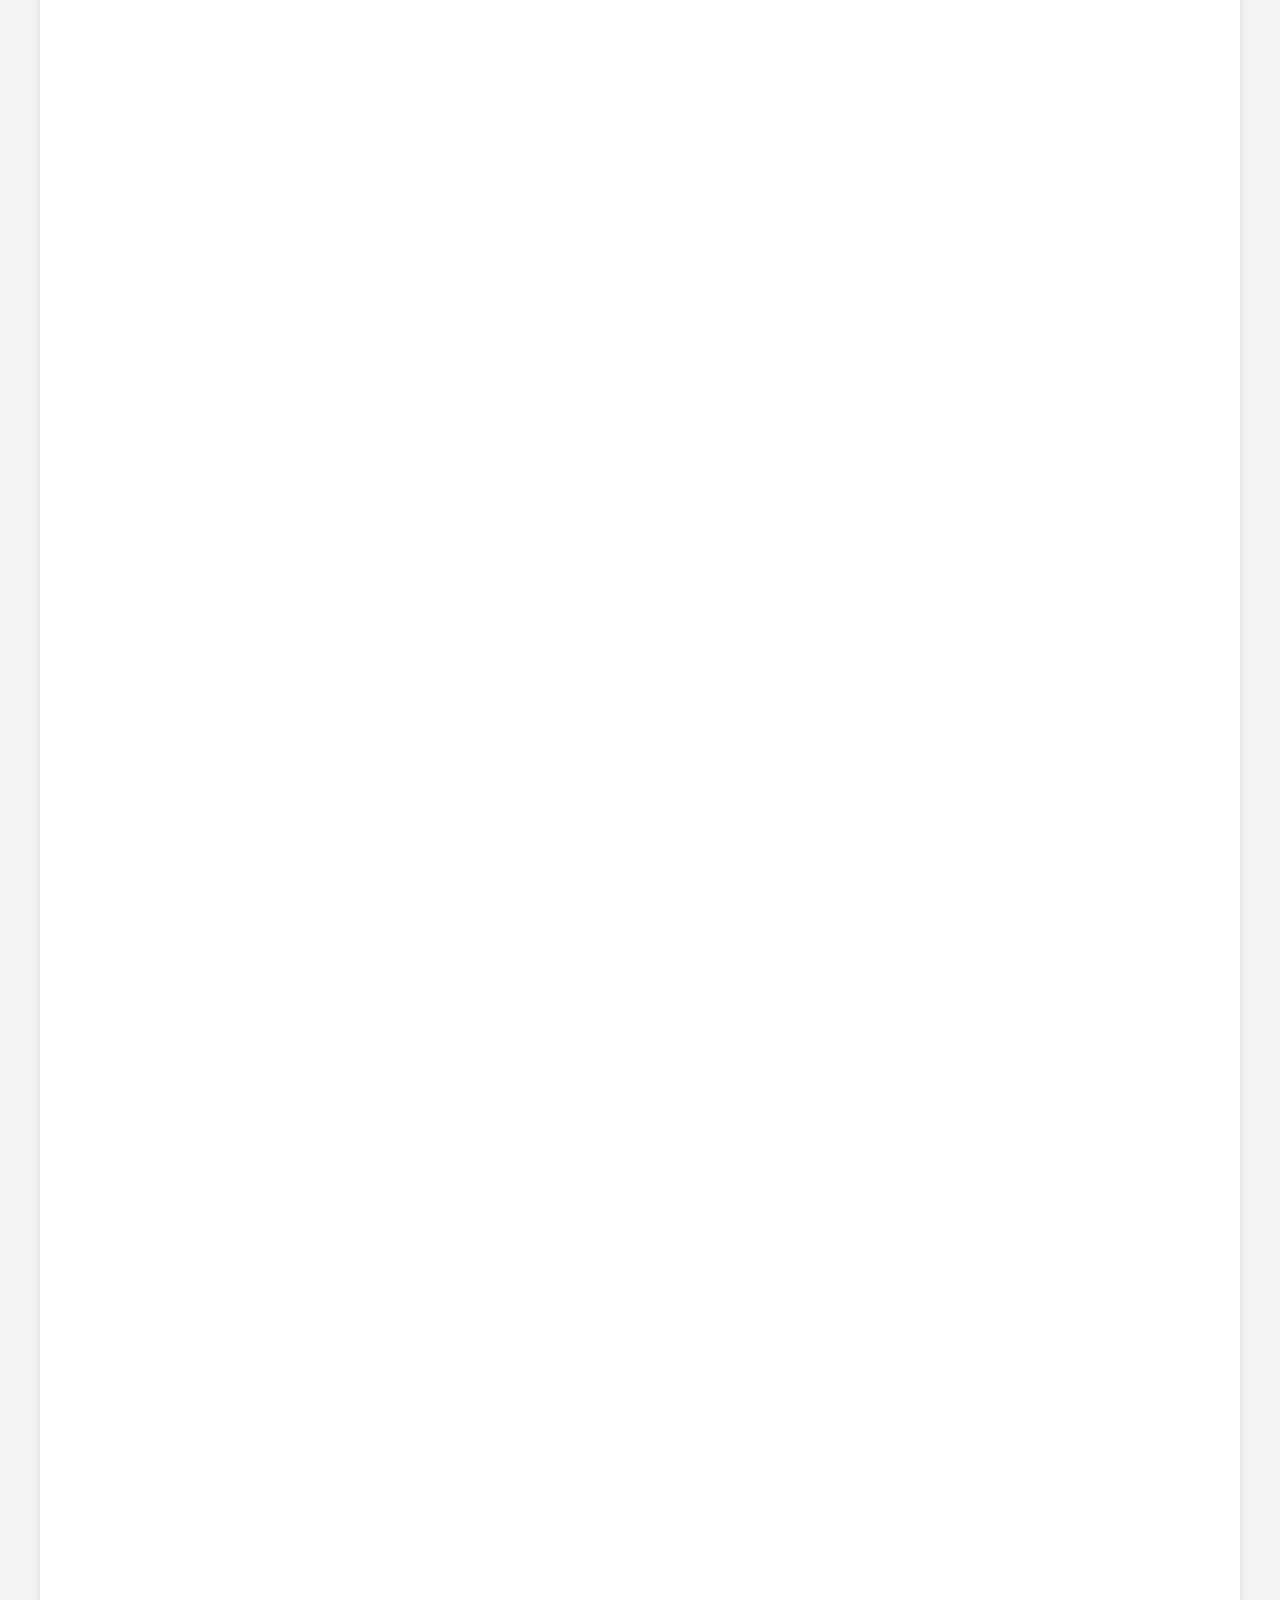
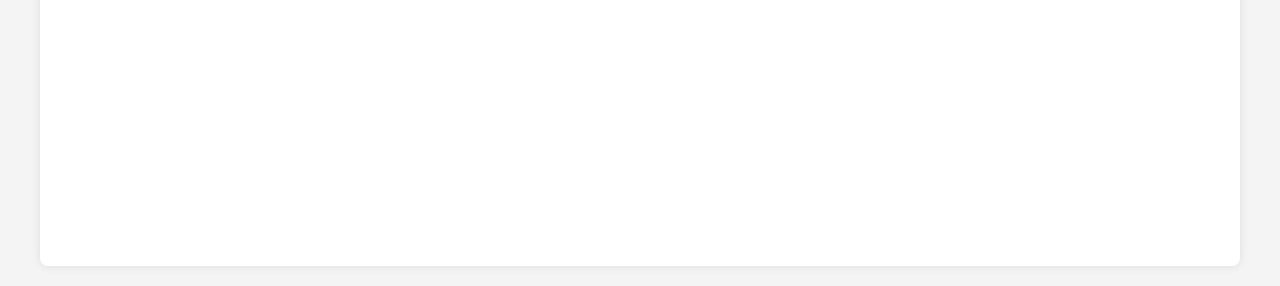
==== commit 7efa9ba8: "Add files via upload" ====
--- a/index.html
+++ b/index.html
@@ -33,20 +33,19 @@
             <!-- 导航和联系方式按钮组 -->
             <div class="nav-contact-container">
                 <div class="nav-buttons">
-                    <!-- 添加数据资讯按钮 -->
                     <a href="data-info.html" class="nav-btn data-info">
                         <img src="images/data-icon.png" alt="" class="btn-icon">
                         数据资讯
                     </a>
-                    <a href="activity.html" class="nav-btn">
+                    <a href="activity.html" class="nav-btn activity">
                         <img src="images/清风团队LOGO.png" alt="" class="btn-icon">
                         活动详情
                     </a>
-                    <a href="index.html" class="nav-btn active">
+                    <a href="index.html" class="nav-btn index active">
                         <img src="images/辉达logo.png" alt="" class="btn-icon">
                         待遇制度
                     </a>
-                    <a href="api-status.html" class="nav-btn">
+                    <a href="api-status.html" class="nav-btn api-status">
                         <img src="images/支付宝logo.png" alt="" class="btn-icon">
                         动物运动会
                     </a>
@@ -59,6 +58,10 @@
                     <a href="mqqwpa://im/chat?chat_type=wpa&uin=2022054526&version=1&src_type=web" target="_blank" class="contact-item qq">
                         <div class="icon"></div>
                         <span>QQ 联系</span>
+                    </a>
+                    <a href="skype:live:.cid.7b3b85e7ff3c2896?chat" target="_blank" class="contact-item skype">
+                        <div class="icon"></div>
+                        <span>Skype 联系</span>
                     </a>
                 </div>
             </div>
--- a/styles.css
+++ b/styles.css
@@ -1,18 +1,17 @@
 :root {
-    --primary-color: #005B7F;
-    --primary-dark: #004666;
-    --primary-light: #0082B3;
-    --accent-color: #D4AF37;
-    --gradient-start: #004D69;
-    --gradient-end: #003347;
-    --text-light: #FFFFFF;
-    --text-dark: #2C3E50;
-    --border-radius: 8px;
-    --glass-bg: rgba(255,255,255,0.1);
-    --glass-border: rgba(255,255,255,0.15);
+    --primary-color: #b5a397;        /* 莫兰迪灰棕色 */
+    --primary-dark: #9b8579;         /* 深灰棕色 */
+    --primary-light: #cfc0b8;        /* 浅灰棕色 */
+    --accent-color: #d4c1b4;         /* 莫兰迪粉棕色 */
+    --gradient-start: #b5a397;       /* 渐变起始色 */
+    --gradient-end: #9b8579;         /* 渐变结束色 */
+    --text-light: #FFFFFF;           /* 保持白色文字 */
+    --text-dark: #4a4a4a;           /* 柔和的深灰色文字 */
+    --glass-bg: rgba(181,163,151,0.1); /* 半透明莫兰迪色 */
+    --glass-border: rgba(181,163,151,0.15);
     --header-height: 60px;
-    --card-shadow: 0 8px 32px rgba(0,0,0,0.12);
-    --button-shadow: 0 4px 15px rgba(0,0,0,0.15);
+    --card-shadow: 0 8px 32px rgba(0,0,0,0.05);
+    --button-shadow: 0 4px 15px rgba(0,0,0,0.08);
 }
 
 * {
@@ -110,8 +109,8 @@
     margin: 0 auto 20px;
     padding: 15px 10px;
     background: linear-gradient(135deg, 
-        rgba(0,70,102,0.95) 0%, 
-        rgba(0,51,71,0.95) 100%
+        rgba(181,163,151,0.95) 0%, 
+        rgba(155,133,121,0.95) 100%
     );
     border-radius: 15px;
     backdrop-filter: blur(10px);
@@ -186,18 +185,17 @@
 /* 导航按钮组样式 */
 .nav-buttons {
     display: flex;
-    justify-content: center;
     gap: 15px;
-    margin-top: 20px;
-    flex-wrap: wrap;
+    margin-bottom: 20px;
 }
 
 /* 添加数据资讯按钮特殊样式 */
 .nav-btn.data-info {
-    background: linear-gradient(135deg, #2196F3, #1976D2);
-    border: 1px solid rgba(255,255,255,0.2);
-    position: relative;
-    overflow: hidden;
+    background: linear-gradient(135deg, 
+        rgba(181,163,151,0.9),
+        rgba(155,133,121,0.9)
+    );
+    border: 1px solid var(--accent-color);
 }
 
 .nav-btn.data-info:hover {
@@ -233,39 +231,126 @@
     }
 }
 
+/* 导航按钮基础样式统一 */
 .nav-btn {
+    background: rgba(181,163,151,0.25);  /* 加深背景色 */
+    border: 2px solid rgba(181,163,151,0.4);  /* 加粗边框 */
+    color: var(--text-light);
+    font-weight: 600;  /* 加粗字体 */
+    letter-spacing: 1.5px;
+    padding: 12px 25px;
+    border-radius: 20px;
     display: flex;
     align-items: center;
-    gap: 8px;
-    padding: 8px 20px;
-    background: rgba(255,255,255,0.1);
-    border: 1px solid rgba(255,255,255,0.2);
+    gap: 10px;
+    transition: all 0.3s ease;
+    box-shadow: 0 4px 15px rgba(0,0,0,0.2);  /* 加深阴影 */
+}
+
+/* 活跃状态更明显 */
+.nav-btn.active {
+    background: linear-gradient(135deg,
+        rgba(255,153,102,0.9),  /* 使用暖色调 */
+        rgba(255,119,51,0.9)
+    );
+    border: 2px solid rgba(255,153,102,0.8);
+    transform: translateY(-2px);
+    box-shadow: 0 6px 20px rgba(255,153,102,0.3);
+}
+
+/* 联系按钮样式加强 */
+.contact-item, .contact-btn {
+    background: linear-gradient(135deg,
+        rgba(181,163,151,0.3),
+        rgba(155,133,121,0.3)
+    );
+    border: 2px solid rgba(181,163,151,0.5);
+    padding: 12px 25px;
     border-radius: 20px;
+    display: flex;
+    align-items: center;
+    gap: 10px;
+    transition: all 0.3s ease;
+    box-shadow: 0 4px 15px rgba(0,0,0,0.2);
+    color: var(--text-light);
+    font-weight: 600;
+}
+
+/* Skype 按钮特殊样式 */
+.contact-item.skype, .contact-btn.skype {
+    background: linear-gradient(135deg,
+        rgba(0,175,240,0.4),  /* 加深 Skype 蓝色 */
+        rgba(0,175,240,0.3)
+    );
+    border: 2px solid rgba(0,175,240,0.6);
     color: white;
-    text-decoration: none;
-    transition: all 0.3s ease;
-    min-width: 140px;
-    justify-content: center;
-    backdrop-filter: blur(5px);
-    box-shadow: 0 4px 15px rgba(0,0,0,0.15);
-}
-
-.nav-btn.active {
-    background: linear-gradient(135deg, var(--primary-color) 0%, var(--primary-dark) 100%);
-    border: 1px solid rgba(255,255,255,0.2);
-}
-
-.nav-btn:hover {
-    background: rgba(255,255,255,0.2);
-    transform: translateY(-2px);
-    box-shadow: 0 4px 15px rgba(0,0,0,0.2);
+}
+
+/* 白色背景区域的 Skype 按钮 */
+.card .contact-buttons .contact-btn.skype {
+    background: linear-gradient(135deg,
+        rgba(0,175,240,0.8),
+        rgba(0,175,240,0.7)
+    );
+    border: 2px solid rgba(0,175,240,0.9);
+    color: white;
+    font-weight: 600;
+}
+
+/* 注册登录按钮样式增强 */
+.link-btn.register {
+    background: linear-gradient(135deg,
+        #ff9966 0%,
+        #ff7733 100%
+    );
+    border: none;
+    color: white;
+    font-weight: 700;
+    letter-spacing: 2px;
+    padding: 15px 30px;
+    box-shadow: 0 6px 20px rgba(255,153,102,0.3);
+    animation: pulse 2s infinite;
+}
+
+.link-btn.login {
+    background: linear-gradient(135deg,
+        rgba(181,163,151,0.9),
+        rgba(155,133,121,0.9)
+    );
+    border: 2px solid rgba(181,163,151,0.8);
+    color: white;
+    font-weight: 700;
+    letter-spacing: 2px;
+    padding: 15px 30px;
+    box-shadow: 0 6px 20px rgba(181,163,151,0.3);
+}
+
+/* 按钮悬停效果增强 */
+.nav-btn:hover,
+.contact-item:hover,
+.contact-btn:hover {
+    transform: translateY(-3px);
+    box-shadow: 0 8px 25px rgba(0,0,0,0.25);
     filter: brightness(1.1);
 }
 
-.nav-btn:active {
-    transform: translateY(1px);
-    box-shadow: 0 2px 8px rgba(0,0,0,0.1);
-    filter: brightness(0.95);
+.link-btn:hover {
+    transform: translateY(-3px);
+    box-shadow: 0 8px 30px rgba(0,0,0,0.3);
+    filter: brightness(1.1);
+}
+
+/* 呼吸灯动画加强 */
+@keyframes pulse {
+    0% {
+        box-shadow: 0 0 0 0 rgba(255,153,102,0.6);
+    }
+    70% {
+        box-shadow: 0 0 0 20px rgba(255,153,102,0);
+    }
+    100% {
+        box-shadow: 0 0 0 0 rgba(255,153,102,0);
+    }
 }
 
 /* 按钮图标样式 */
@@ -280,14 +365,13 @@
 @media (max-width: 768px) {
     .nav-buttons {
         flex-direction: column;
-        gap: 10px;
-        padding: 0 15px;
+        width: 100%;
     }
     
     .nav-btn {
         width: 100%;
-        padding: 10px 20px;
-        font-size: 0.95em;
+        justify-content: center;
+        padding: 12px 20px;
     }
     
     .btn-icon {
@@ -386,10 +470,10 @@
 
 /* 所有卡片的基础样式 */
 .card {
-    background: rgba(255,255,255,0.98);
+    background: white;
     border-radius: var(--border-radius);
     box-shadow: var(--card-shadow);
-    border: 1px solid rgba(255,255,255,0.2);
+    border: 1px solid rgba(181,163,151,0.1);
     overflow: hidden;
     transition: all 0.3s cubic-bezier(0.4, 0, 0.2, 1);
     animation: cardFadeIn 0.6s ease-out forwards;
@@ -398,6 +482,7 @@
 }
 
 .card:hover {
+    border-color: var(--primary-color);
     box-shadow: 0 12px 40px rgba(0,0,0,0.15);
     transform: translateY(-5px);
 }
@@ -444,12 +529,12 @@
 }
 
 .green-table tr:hover {
-    background: rgba(0,91,127,0.05);
+    background: var(--glass-bg);
     transform: translateX(5px);
 }
 
 .green-table th {
-    background: linear-gradient(135deg, var(--primary-color) 0%, var(--primary-dark) 100%);
+    background: var(--primary-color);
     color: var(--text-light);
     padding: 12px;
     font-weight: 600;
@@ -1008,21 +1093,36 @@
 
 /* 导航按钮样式 */
 .nav-btn {
-    background: linear-gradient(135deg, rgba(255,255,255,0.15), rgba(255,255,255,0.08));
-    border: 1px solid rgba(255,255,255,0.2);
+    background: rgba(181,163,151,0.25);  /* 加深背景色 */
+    border: 2px solid rgba(181,163,151,0.4);  /* 加粗边框 */
+    color: var(--text-light);
+    font-weight: 600;  /* 加粗字体 */
+    letter-spacing: 1.5px;
+    padding: 12px 25px;
+    border-radius: 20px;
+    display: flex;
+    align-items: center;
+    gap: 10px;
+    transition: all 0.3s ease;
+    box-shadow: 0 4px 15px rgba(0,0,0,0.2);  /* 加深阴影 */
 }
 
 /* 导航按钮激活状态 */
 .nav-btn.active {
-    background: linear-gradient(135deg, var(--primary-color) 0%, var(--primary-dark) 100%);
-    border: 1px solid rgba(255,255,255,0.2);
+    background: linear-gradient(135deg,
+        rgba(255,153,102,0.9),  /* 使用暖色调 */
+        rgba(255,119,51,0.9)
+    );
+    border: 2px solid rgba(255,153,102,0.8);
+    transform: translateY(-2px);
+    box-shadow: 0 6px 20px rgba(255,153,102,0.3);
 }
 
 /* 导航按钮和联系按钮统一的悬停效果 */
 .nav-btn:hover, .contact-item:hover {
+    background: rgba(212,193,180,0.25);
     transform: translateY(-2px);
-    box-shadow: 0 6px 20px rgba(0,0,0,0.2);
-    filter: brightness(1.1);
+    box-shadow: 0 6px 15px rgba(181,163,151,0.25);
 }
 
 /* 按钮点击效果 */
@@ -1041,30 +1141,39 @@
     
     .nav-btn, .contact-item {
         width: 100%;
-        padding: 10px 20px;
+        padding: 12px 20px;
         min-width: unset;
     }
 }
 
 /* 快速通道按钮样式 */
 .link-btn {
-    padding: 10px 30px;
+    padding: 12px 30px;
+    font-size: 1.1em;
+    font-weight: 600;
+    letter-spacing: 2px;
     border-radius: 25px;
-    font-size: 1em;
-    font-weight: 500;
-    letter-spacing: 1px;
+    text-align: center;
     transition: all 0.3s ease;
-    min-width: 140px;
+    box-shadow: 0 6px 20px rgba(0,0,0,0.15);
 }
 
 .link-btn.register {
-    background: linear-gradient(135deg, var(--primary-light) 0%, var(--primary-dark) 100%);
-    border: 1px solid rgba(255,255,255,0.2);
+    background: linear-gradient(135deg,
+        #ff9966 0%,  /* 温暖的橙色 */
+        #ff7733 100%
+    );
+    border: none;
+    color: white;
+    animation: pulse 2s infinite;
 }
 
 .link-btn.login {
-    background: linear-gradient(135deg, #0088cc, #005580);
-    border: 1px solid rgba(255,255,255,0.2);
+    background: linear-gradient(135deg,
+        #b5a397 0%,
+        #9b8579 100%
+    );
+    border: 1px solid var(--accent-color);
 }
 
 /* 响应式调整 */
@@ -1093,7 +1202,7 @@
     }
     
     .nav-btn, .contact-item {
-        padding: 8px 20px;
+        padding: 12px 20px;
         font-size: 0.9em;
     }
 }
@@ -1145,7 +1254,7 @@
 }
 
 .link-btn.register {
-    background: linear-gradient(135deg, var(--primary-light) 0%, var(--primary-dark) 100%);
+    background: linear-gradient(135deg, var(--primary-color) 0%, var(--primary-dark) 100%);
     border: 1px solid rgba(255,255,255,0.2);
 }
 
@@ -1299,8 +1408,8 @@
 .contact-item {
     padding: 8px 25px;
     border-radius: 20px;
-    background: linear-gradient(135deg, rgba(255,255,255,0.15), rgba(255,255,255,0.08));
-    border: 1px solid rgba(255,255,255,0.2);
+    background: rgba(181,163,151,0.08);
+    border: 1px solid rgba(181,163,151,0.2);
     color: #fff;
     text-decoration: none;
     font-size: 0.95em;
@@ -1357,10 +1466,13 @@
 }
 
 .share-btn {
+    background: linear-gradient(135deg,
+        var(--primary-light) 0%,
+        var(--primary-color) 100%
+    );
+    border: 1px solid rgba(181,163,151,0.2);
     padding: 10px 25px;
-    border: none;
     border-radius: 20px;
-    background: linear-gradient(135deg, var(--primary-light), var(--primary-dark));
     color: var(--text-light);
     cursor: pointer;
     transition: all 0.3s ease;
@@ -1836,7 +1948,7 @@
 }
 
 .status-operational {
-    background-color: #e8f5e9;
+    background-color: var(--primary-color);
     color: #2e7d32;
 }
 
@@ -2730,3 +2842,111 @@
         display: block;
     }
 }
+
+/* 添加 Skype 图标样式 */
+.contact-item.skype .icon {
+    background-image: url('images/skype.jpg');
+}
+
+/* 添加 contact-btn 的 Skype 样式 */
+.contact-btn.skype .icon {
+    background-image: url('images/skype.jpg');
+}
+
+/* 确保 Skype 按钮在移动端也有正确的样式 */
+@media (max-width: 768px) {
+    .contact-item.skype,
+    .contact-btn.skype {
+        width: 100%;
+        justify-content: center;
+    }
+}
+
+/* 添加 Skype 按钮的悬停效果 */
+.contact-item.skype:hover,
+.contact-btn.skype:hover {
+    background: rgba(0, 175, 240, 0.1);  /* Skype品牌色 */
+    transform: translateY(-2px);
+}
+
+/* 添加 Skype 分享按钮样式 */
+.share-btn.skype {
+    background-color: #00aff0;
+    color: white;
+}
+
+.share-btn.skype:hover {
+    background-color: #0093cc;
+}
+
+/* 移动端适配 */
+@media (max-width: 768px) {
+    .share-buttons {
+        grid-template-columns: repeat(2, 1fr);
+    }
+}
+
+/* 联系按钮样式统一 */
+.contact-item {
+    background: rgba(181,163,151,0.15);
+    border: 1px solid rgba(181,163,151,0.3);
+    padding: 12px 25px;
+    border-radius: 20px;
+    display: flex;
+    align-items: center;
+    gap: 10px;
+    transition: all 0.3s ease;
+    box-shadow: 0 4px 12px rgba(0,0,0,0.1);
+}
+
+.contact-item:hover {
+    background: rgba(212,193,180,0.25);
+    transform: translateY(-2px);
+    box-shadow: 0 6px 15px rgba(181,163,151,0.25);
+}
+
+/* 登录注册按钮样式增强 */
+.link-btn.login {
+    background: linear-gradient(135deg,
+        #b5a397 0%,
+        #9b8579 100%
+    );
+    border: 1px solid var(--accent-color);
+    font-weight: 600;
+    letter-spacing: 1px;
+    box-shadow: 0 6px 20px rgba(0,0,0,0.15);
+}
+
+.link-btn.register {
+    background: linear-gradient(135deg,
+        #ff9966 0%,
+        #ff7733 100%
+    );
+    border: none;
+    color: white;
+    font-weight: 600;
+    letter-spacing: 1px;
+    animation: pulse 2s infinite;
+}
+
+/* 联系按钮图标样式 */
+.contact-item .icon {
+    width: 20px;
+    height: 20px;
+    background-size: contain;
+    background-repeat: no-repeat;
+    background-position: center;
+}
+
+/* 移动端适配 */
+@media (max-width: 768px) {
+    .contact-info {
+        flex-direction: column;
+        width: 100%;
+    }
+    
+    .contact-item {
+        width: 100%;
+        justify-content: center;
+    }
+}
